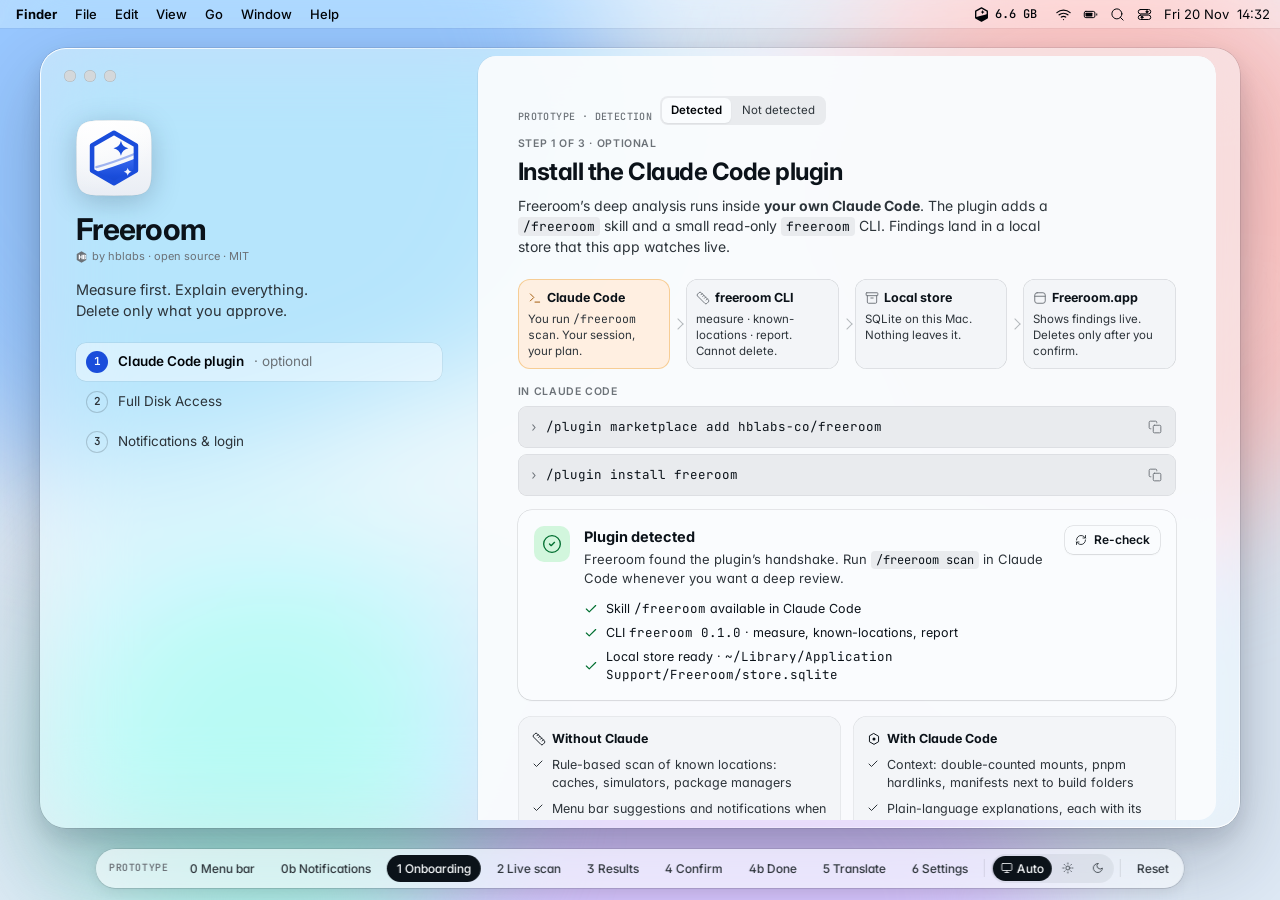
==== design/index.html @ c906cd60 "Initial design: architecture, prototype and icon - ARCHITECTURE.md: menu bar app + rule engine + Cla" ====
<!doctype html>
<html lang="en">
<head>
<meta charset="utf-8">
<meta name="viewport" content="width=device-width, initial-scale=1">
<title>Freeroom · prototype</title>
<meta name="description" content="Freeroom by hblabs: high-fidelity clickable prototype of a macOS disk-cleanup app driven by the user's own Claude Code.">
<link rel="icon" href="assets/freeroom-icon-light.svg">
<link rel="preconnect" href="https://fonts.googleapis.com">
<link rel="preconnect" href="https://fonts.gstatic.com" crossorigin>
<link href="https://fonts.googleapis.com/css2?family=Inter:wght@400;500;600;700&family=JetBrains+Mono:wght@400;500;600&display=swap" rel="stylesheet">
<script>
  /* Theme bootstrap: auto (prefers-color-scheme) unless the toggle overrides. */
  (function () {
    var pref = 'auto';
    try { pref = localStorage.getItem('fr-theme') || 'auto'; } catch (e) {}
    var dark = pref === 'dark' || (pref === 'auto' && window.matchMedia && matchMedia('(prefers-color-scheme: dark)').matches);
    document.documentElement.setAttribute('data-theme', dark ? 'dark' : 'light');
    document.documentElement.setAttribute('data-theme-pref', pref);
  })();
</script>
<style>
/* =====================================================================
   1 · hblabs tokens (copied from design-system/tokens.css — source of truth)
   ===================================================================== */
:root {
  --hb-ink-0: oklch(0.99 0.003 250); --hb-ink-1: oklch(0.97 0.004 250);
  --hb-ink-2: oklch(0.94 0.005 250); --hb-ink-3: oklch(0.88 0.006 250);
  --hb-ink-4: oklch(0.78 0.008 250); --hb-ink-5: oklch(0.55 0.012 250);
  --hb-ink-6: oklch(0.32 0.015 250); --hb-ink-7: oklch(0.18 0.018 250);
  --hb-ink-8: oklch(0.10 0.020 250);
  --hb-line: oklch(0.18 0.018 250 / 0.10); --hb-line-strong: oklch(0.18 0.018 250 / 0.18);
  --hb-line-soft: oklch(0.18 0.018 250 / 0.06); --hb-overlay: oklch(0.10 0.020 250 / 0.30);
  --hb-accent-h: 264.2; --hb-accent-c: 0.223; --hb-accent-l: 0.488; /* = #1a4ddb (logo blue). white text 6.7:1, as text on paper 6.5:1 */
  --hb-accent: oklch(var(--hb-accent-l) var(--hb-accent-c) var(--hb-accent-h));
  --hb-accent-soft: oklch(0.92 0.04 var(--hb-accent-h));
  --hb-accent-fg: oklch(0.99 0.01 var(--hb-accent-h));
  --hb-accent-hover: oklch(calc(var(--hb-accent-l) - 0.04) var(--hb-accent-c) var(--hb-accent-h));
  --hb-accent-ring: oklch(var(--hb-accent-l) var(--hb-accent-c) var(--hb-accent-h) / 0.35);
  --hb-agent: oklch(0.72 0.16 65); --hb-agent-soft: oklch(0.94 0.05 65);
  --hb-agent-fg: oklch(0.20 0.04 65); --hb-on-agent: oklch(0.20 0.04 65);
  --hb-success: oklch(0.62 0.15 155); --hb-success-soft: oklch(0.94 0.05 155);
  --hb-danger: oklch(0.58 0.20 27); --hb-danger-soft: oklch(0.95 0.05 27);
  --hb-info: oklch(0.65 0.14 230); --hb-info-soft: oklch(0.95 0.04 230);
  --hb-shadow-sm: 0 1px 2px oklch(0.10 0.020 250 / 0.06);
  --hb-shadow-md: 0 1px 2px oklch(0.10 0.020 250 / 0.06), 0 4px 14px oklch(0.10 0.020 250 / 0.08);
  --hb-font-sans: 'Inter', ui-sans-serif, system-ui, -apple-system, sans-serif;
  --hb-font-mono: 'JetBrains Mono', ui-monospace, SFMono-Regular, Menlo, monospace;
  --hb-text-xs: 11px; --hb-text-sm: 12.5px; --hb-text-md: 14px; --hb-text-base: 15px;
  --hb-text-lg: 17px; --hb-text-xl: 20px; --hb-text-2xl: 24px; --hb-text-3xl: 30px; --hb-text-4xl: 38px;
  --hb-s-1: 4px; --hb-s-2: 8px; --hb-s-3: 12px; --hb-s-4: 16px; --hb-s-5: 20px; --hb-s-6: 24px; --hb-s-7: 32px; --hb-s-8: 40px;
  --hb-r-xs: 4px; --hb-r-sm: 6px; --hb-r-md: 10px; --hb-r-lg: 14px; --hb-r-xl: 20px; --hb-r-2xl: 28px; --hb-r-full: 999px;
  --hb-dur-1: 80ms; --hb-dur-2: 140ms; --hb-dur-3: 220ms; --hb-dur-4: 360ms;
  --hb-ease-standard: cubic-bezier(0.2, 0, 0, 1); --hb-ease-out: cubic-bezier(0, 0, 0.2, 1);
  --hb-ease-visionos: cubic-bezier(0.32, 0.72, 0, 1);

  /* =================================================================
     2 · Freeroom local tokens (derived from --hb-*; documented in DESIGN-NOTES.md)
     ================================================================= */
  --fr-surface: oklch(0.99 0.003 250 / 0.95);       /* legible content pane */
  --fr-card: var(--hb-ink-0);
  --fr-win-glass: oklch(0.97 0.006 250 / 0.50);     /* Liquid Glass window */
  --fr-side-glass: oklch(1 0 0 / 0.42);             /* floating sidebar */
  --fr-bar-glass: oklch(0.99 0.003 250 / 0.70);     /* toolbar / selection bar */
  --fr-sheet-glass: oklch(0.985 0.003 250 / 0.86);  /* sheets */
  --fr-cap-glass: oklch(1 0 0 / 0.60);              /* toolbar capsules */
  --fr-spec-a: oklch(1 0 0 / 0.95);                 /* specular rim */
  --fr-spec-b: oklch(1 0 0 / 0.10);
  --fr-win-shadow: 0 0 0 0.5px oklch(0.18 0.018 250 / 0.18), 0 30px 80px oklch(0.25 0.04 260 / 0.28), 0 10px 24px oklch(0.25 0.04 260 / 0.12);
  --fr-agent-ink: oklch(0.52 0.13 60);   /* amber for glyphs/text on light surfaces (AA) */
  --fr-safe-ink: oklch(0.46 0.15 155);
  --fr-review-ink: oklch(0.46 0.14 230);
  --fr-danger-ink: oklch(0.52 0.20 27);
  --fr-code-bg: var(--hb-ink-2);
  /* wallpaper (desktop, outside the product) */
  --wp-base: oklch(0.93 0.02 250);
  --wp-1: oklch(0.82 0.10 255); --wp-2: oklch(0.88 0.07 20); --wp-3: oklch(0.85 0.08 300); --wp-4: oklch(0.89 0.07 185);
}
[data-theme="dark"] {
  --hb-ink-0: oklch(0.10 0.012 250); --hb-ink-1: oklch(0.14 0.014 250);
  --hb-ink-2: oklch(0.18 0.015 250); --hb-ink-3: oklch(0.24 0.016 250);
  --hb-ink-4: oklch(0.50 0.018 250); --hb-ink-5: oklch(0.66 0.014 250);
  --hb-ink-6: oklch(0.80 0.010 250); --hb-ink-7: oklch(0.93 0.008 250); --hb-ink-8: oklch(0.99 0.004 250);
  --hb-line: oklch(1 0 0 / 0.10); --hb-line-strong: oklch(1 0 0 / 0.18); --hb-line-soft: oklch(1 0 0 / 0.06);
  --hb-overlay: oklch(0 0 0 / 0.40);
  --hb-accent-l: 0.68; --hb-accent-c: 0.16; /* ≈ #6594fa · ≥5.6:1 on every dark surface/glass; dark text on it 6.6:1 */ --hb-accent-soft: oklch(0.30 0.10 var(--hb-accent-h));
  --hb-accent-fg: oklch(0.10 0.02 var(--hb-accent-h));
  --hb-accent-ring: oklch(var(--hb-accent-l) var(--hb-accent-c) var(--hb-accent-h) / 0.45);
  --hb-agent: oklch(0.78 0.15 65); --hb-agent-soft: oklch(0.30 0.08 65); --hb-agent-fg: oklch(0.96 0.04 65);
  --hb-success-soft: oklch(0.30 0.08 155); --hb-danger-soft: oklch(0.30 0.10 27); --hb-info-soft: oklch(0.30 0.08 230);
  --hb-shadow-sm: 0 1px 2px oklch(0 0 0 / 0.4);
  --hb-shadow-md: 0 1px 2px oklch(0 0 0 / 0.4), 0 4px 14px oklch(0 0 0 / 0.4);

  --fr-surface: oklch(0.155 0.014 250 / 0.94);
  --fr-card: oklch(0.185 0.015 250);
  --fr-win-glass: oklch(0.22 0.016 255 / 0.50);
  --fr-side-glass: oklch(0.30 0.016 255 / 0.36);
  --fr-bar-glass: oklch(0.20 0.014 250 / 0.72);
  --fr-sheet-glass: oklch(0.19 0.014 250 / 0.88);
  --fr-cap-glass: oklch(0.32 0.014 250 / 0.55);
  --fr-spec-a: oklch(1 0 0 / 0.38);
  --fr-spec-b: oklch(1 0 0 / 0.04);
  --fr-win-shadow: 0 0 0 0.5px oklch(0 0 0 / 0.6), 0 30px 80px oklch(0 0 0 / 0.55), 0 10px 24px oklch(0 0 0 / 0.35);
  --fr-agent-ink: var(--hb-agent);
  --fr-safe-ink: oklch(0.82 0.14 155);
  --fr-review-ink: oklch(0.82 0.12 230);
  --fr-danger-ink: oklch(0.78 0.16 27);
  --fr-code-bg: oklch(0.12 0.012 250);
  --wp-base: oklch(0.14 0.03 265);
  --wp-1: oklch(0.36 0.15 262); --wp-2: oklch(0.30 0.10 200); --wp-3: oklch(0.30 0.13 315); --wp-4: oklch(0.28 0.09 20);
}
@media (prefers-reduced-motion: reduce) {
  :root { --hb-dur-1: 0ms; --hb-dur-2: 0ms; --hb-dur-3: 0ms; --hb-dur-4: 0ms; }
  *, *::before, *::after { animation-duration: 0ms !important; transition-duration: 0ms !important; }
}

/* =====================================================================
   3 · Base
   ===================================================================== */
*, *::before, *::after { box-sizing: border-box; }
html, body { margin: 0; height: 100%; }
body {
  font-family: var(--hb-font-sans); font-size: var(--hb-text-md); line-height: 1.45;
  color: var(--hb-ink-7); background: var(--wp-base);
  -webkit-font-smoothing: antialiased; overflow-x: hidden;
  font-feature-settings: "cv11", "ss01";
}
button, input, select { font: inherit; color: inherit; }
button { cursor: pointer; }
:focus-visible { outline: 2px solid var(--hb-accent); outline-offset: 2px; border-radius: 4px; }
.mono, code, pre { font-family: var(--hb-font-mono); font-feature-settings: "tnum"; }
.tnum { font-feature-settings: "tnum"; }
code { font-size: 0.92em; padding: 1px 5px; border-radius: var(--hb-r-xs); background: var(--fr-code-bg); color: var(--hb-ink-7); }
.i { width: 16px; height: 16px; flex: none; display: inline-block; vertical-align: -3px; }
.i-sm { width: 14px; height: 14px; }
.i-xs { width: 12px; height: 12px; vertical-align: -2px; }
.i-lg { width: 20px; height: 20px; }
.muted { color: var(--hb-ink-5); }
.sr { position: absolute; width: 1px; height: 1px; overflow: hidden; clip: rect(0 0 0 0); }
[hidden] { display: none !important; }

/* =====================================================================
   4 · Desktop wallpaper (outside the product; feeds the Liquid Glass)
   ===================================================================== */
.desk { position: fixed; inset: 0; z-index: 0; overflow: hidden; background: var(--wp-base); }
.desk i { position: absolute; border-radius: 50%; filter: blur(64px); }
.desk .b1 { width: 62vw; height: 62vw; left: -14vw; top: -22vw; background: var(--wp-1); }
.desk .b2 { width: 48vw; height: 48vw; right: -10vw; top: -6vw; background: var(--wp-2); }
.desk .b3 { width: 56vw; height: 46vw; left: 26vw; bottom: -24vw; background: var(--wp-3); }
.desk .b4 { width: 34vw; height: 34vw; left: 4vw; bottom: -6vw; background: var(--wp-4); }
.desk .ribbon { position: absolute; left: -10vw; top: 38%; width: 120vw; height: 16vh; transform: rotate(-11deg);
  background: linear-gradient(90deg, transparent, oklch(1 0 0 / .55) 35%, oklch(1 0 0 / .15) 70%, transparent);
  filter: blur(26px); border-radius: 50%; }
[data-theme="dark"] .desk .ribbon { background: linear-gradient(90deg, transparent, oklch(0.75 0.10 250 / .22) 35%, oklch(0.75 0.10 300 / .08) 70%, transparent); }

/* =====================================================================
   5 · Prototype bar (not part of the app)
   ===================================================================== */
.proto {
  position: fixed; bottom: 12px; left: 50%; transform: translateX(-50%); z-index: 50;
  display: flex; align-items: center; gap: 6px; max-width: calc(100vw - 24px); overflow-x: auto;
  padding: 5px; border-radius: var(--hb-r-full);
  background: var(--fr-bar-glass); backdrop-filter: blur(20px) saturate(170%); -webkit-backdrop-filter: blur(20px) saturate(170%);
  box-shadow: 0 0 0 0.5px var(--hb-line-strong), var(--hb-shadow-md); scrollbar-width: none;
}
.proto::-webkit-scrollbar { display: none; }
.proto .tag { font: 600 10px/1 var(--hb-font-mono); letter-spacing: .06em; text-transform: uppercase; color: var(--hb-ink-5); padding: 0 6px 0 8px; white-space: nowrap; }
.proto button { border: 0; background: transparent; padding: 5px 10px; border-radius: var(--hb-r-full); font-size: 12px; font-weight: 500; color: var(--hb-ink-6); white-space: nowrap; }
.proto button:hover { background: var(--hb-line-soft); color: var(--hb-ink-7); }
.proto button[aria-pressed="true"] { background: var(--hb-ink-7); color: var(--hb-ink-0); }
.proto .sep { width: 1px; height: 18px; background: var(--hb-line); flex: none; }
.seg-theme { display: flex; gap: 2px; padding: 2px; border-radius: var(--hb-r-full); background: var(--hb-line-soft); }
.seg-theme button { padding: 4px 8px; display: inline-flex; gap: 4px; align-items: center; }

/* =====================================================================
   6 · Window — Liquid Glass shell
   ===================================================================== */
.stage { position: relative; z-index: 1; min-height: 100vh; display: grid; grid-template-columns: minmax(0, 1fr); place-items: center; padding: 44px 16px 68px; }
.window {
  position: relative; width: min(1200px, 100%); height: min(780px, calc(100vh - 116px)); min-height: 580px;
  display: flex; gap: 8px; padding: 8px; border-radius: 26px;
  background: var(--fr-win-glass);
  backdrop-filter: blur(42px) saturate(185%) brightness(1.04); -webkit-backdrop-filter: blur(42px) saturate(185%) brightness(1.04);
  box-shadow: var(--fr-win-shadow);
  isolation: isolate;
}
/* specular rim: a 1px edge that is bright at the top-left and fades */
.window::before, .glass-rim::before {
  content: ""; position: absolute; inset: 0; border-radius: inherit; padding: 1px; pointer-events: none; z-index: 30;
  background: linear-gradient(155deg, var(--fr-spec-a), var(--fr-spec-b) 28%, transparent 55%, var(--fr-spec-b) 80%, var(--fr-spec-a));
  -webkit-mask: linear-gradient(#000 0 0) content-box, linear-gradient(#000 0 0); -webkit-mask-composite: xor;
  mask: linear-gradient(#000 0 0) content-box exclude, linear-gradient(#000 0 0);
}
.traffic { position: absolute; top: 22px; left: 24px; z-index: 40; display: flex; gap: 8px; }
.traffic span { width: 12px; height: 12px; border-radius: 50%; box-shadow: inset 0 0 0 0.5px oklch(0 0 0 / .18); }
.traffic span:nth-child(1) { background: #ff5f57; } .traffic span:nth-child(2) { background: #febc2e; } .traffic span:nth-child(3) { background: #28c840; }
.window:not(:hover) .traffic span { background: var(--hb-ink-3); }

/* Sidebar: floating glass panel */
.sidebar {
  position: relative; width: 224px; flex: none; border-radius: 18px; padding: 48px 10px 10px;
  display: flex; flex-direction: column; gap: 4px;
  background: var(--fr-side-glass);
  backdrop-filter: blur(24px) saturate(160%); -webkit-backdrop-filter: blur(24px) saturate(160%);
  box-shadow: inset 0 1px 0 oklch(1 0 0 / .5), 0 0 0 0.5px var(--hb-line), 0 6px 20px oklch(0.2 0.03 260 / .08);
}
[data-theme="dark"] .sidebar { box-shadow: inset 0 1px 0 oklch(1 0 0 / .10), 0 0 0 0.5px var(--hb-line), 0 6px 20px oklch(0 0 0 / .3); }
.brand { display: flex; align-items: center; gap: 10px; padding: 4px 8px 14px; }
.brand svg.appicon { width: 34px; height: 34px; flex: none; filter: drop-shadow(0 2px 4px oklch(0.2 0.03 260 / .18)); }
.brand b { display: block; font-size: 15px; letter-spacing: -0.01em; }
.byline { display: inline-flex; align-items: center; gap: 5px; font-size: 11px; color: var(--hb-ink-5); }
.byline svg { width: 11px; height: 12px; }
.navlabel { font: 600 10.5px/1 var(--hb-font-sans); letter-spacing: .05em; text-transform: uppercase; color: var(--hb-ink-5); padding: 12px 10px 6px; }
.nav button {
  width: 100%; display: flex; align-items: center; gap: 10px; border: 0; background: transparent;
  padding: 7px 10px; border-radius: 9px; font-size: 13.5px; color: var(--hb-ink-7); text-align: left;
}
.nav button .i { color: var(--hb-ink-5); }
.nav button:hover { background: var(--hb-line-soft); }
.nav button[aria-current="page"] { background: oklch(var(--hb-accent-l) var(--hb-accent-c) var(--hb-accent-h) / .14); color: var(--hb-ink-8); font-weight: 600; }
.nav button[aria-current="page"] .i { color: var(--hb-accent); }
.nav .count { margin-left: auto; font: 500 11px/1 var(--hb-font-mono); color: var(--hb-ink-5); }
.side-foot { margin-top: auto; display: flex; flex-direction: column; gap: 8px; }
.mini-disk { padding: 10px; border-radius: 12px; background: oklch(1 0 0 / .35); box-shadow: 0 0 0 0.5px var(--hb-line); }
[data-theme="dark"] .mini-disk { background: oklch(0 0 0 / .18); }
.mini-disk .row1 { display: flex; justify-content: space-between; font-size: 12px; margin-bottom: 7px; }
.mini-disk .bar { height: 5px; border-radius: 3px; background: var(--hb-line); overflow: hidden; }
.mini-disk .bar i { display: block; height: 100%; background: var(--hb-ink-6); border-radius: 3px; transition: width var(--hb-dur-4) var(--hb-ease-standard); }
.mini-disk .bar i.crit { background: var(--hb-danger); }
.engine-chip { display: flex; align-items: center; gap: 8px; padding: 8px 10px; border-radius: 10px; font-size: 12px; border: 0; background: transparent; text-align: left; width: 100%; }
.engine-chip:hover { background: var(--hb-line-soft); }
.engine-chip .dot { width: 7px; height: 7px; border-radius: 50%; background: var(--hb-ink-4); flex: none; }
.engine-chip.busy .dot { background: var(--hb-agent); box-shadow: 0 0 0 3px oklch(0.72 0.16 65 / .25); animation: pulse 1.4s infinite; }
.engine-chip small { display: block; color: var(--hb-ink-5); font-size: 11px; }
@keyframes pulse { 50% { box-shadow: 0 0 0 6px oklch(0.72 0.16 65 / 0); } }

/* Main pane: legible, mostly-opaque content surface */
.main { position: relative; flex: 1; min-width: 0; border-radius: 18px; background: var(--fr-surface); overflow: hidden; box-shadow: 0 0 0 0.5px var(--hb-line); }
.toolbar {
  position: absolute; z-index: 10; top: 0; left: 0; right: 0; height: 56px; padding: 0 12px 0 20px;
  display: flex; align-items: center; gap: 12px;
  background: linear-gradient(var(--fr-bar-glass), var(--fr-bar-glass));
  backdrop-filter: blur(18px) saturate(170%); -webkit-backdrop-filter: blur(18px) saturate(170%);
  border-bottom: 0.5px solid var(--hb-line);
}
.toolbar h1 { margin: 0; font-size: 15px; font-weight: 650; letter-spacing: -0.01em; white-space: nowrap; }
.toolbar .sub { font-size: 12px; color: var(--hb-ink-5); white-space: nowrap; overflow: hidden; text-overflow: ellipsis; }
.toolbar .titles { min-width: 0; display: flex; flex-direction: column; }
.toolbar .actions { margin-left: auto; display: flex; gap: 8px; align-items: center; }
.cap {
  position: relative; display: inline-flex; align-items: center; gap: 6px; height: 32px; padding: 0 12px; border-radius: var(--hb-r-full);
  border: 0; font-size: 12.5px; font-weight: 500; color: var(--hb-ink-7); white-space: nowrap;
  background: var(--fr-cap-glass); backdrop-filter: blur(12px); -webkit-backdrop-filter: blur(12px);
  box-shadow: inset 0 1px 0 oklch(1 0 0 / .55), 0 0 0 0.5px var(--hb-line-strong), 0 1px 3px oklch(0.2 0.03 260 / .08);
}
[data-theme="dark"] .cap { box-shadow: inset 0 1px 0 oklch(1 0 0 / .12), 0 0 0 0.5px var(--hb-line-strong), 0 1px 3px oklch(0 0 0 / .3); }
.cap:hover { background: var(--hb-ink-0); }
.cap .i { color: var(--hb-ink-6); }
.cap.agent-cap .i { color: var(--fr-agent-ink); }
.content { position: absolute; inset: 0; overflow: auto; padding-top: 56px; }
.screen { min-height: 100%; }

/* Buttons */
.btn { display: inline-flex; align-items: center; justify-content: center; gap: 7px; height: 34px; padding: 0 14px; border-radius: var(--hb-r-md);
  border: 0; font-size: 13px; font-weight: 600; white-space: nowrap; transition: background var(--hb-dur-2) var(--hb-ease-standard), transform var(--hb-dur-1); }
.btn:active { transform: scale(.98); }
.btn-primary { background: var(--hb-accent); color: var(--hb-accent-fg); box-shadow: inset 0 1px 0 oklch(1 0 0 / .22), 0 1px 2px oklch(0.2 0.1 250 / .25); }
.btn-primary:hover { background: var(--hb-accent-hover); }
.btn-danger { background: var(--hb-danger); color: oklch(0.99 0.01 27); box-shadow: inset 0 1px 0 oklch(1 0 0 / .2); }
.btn-danger:hover { background: oklch(0.53 0.20 27); }
.btn-ghost { background: var(--hb-ink-0); color: var(--hb-ink-7); box-shadow: 0 0 0 0.5px var(--hb-line-strong), var(--hb-shadow-sm); }
.btn-ghost:hover { background: var(--hb-ink-1); }
.btn-plain { background: transparent; color: var(--hb-accent); padding: 0 8px; font-weight: 500; }
.btn[disabled] { opacity: .45; cursor: not-allowed; transform: none; }
.btn-lg { height: 40px; padding: 0 18px; font-size: 14px; border-radius: 12px; }
.btn-sm { height: 28px; padding: 0 10px; font-size: 12px; border-radius: 8px; }

/* Badges (hb-badge pattern: label + icon, never color alone) */
.badge { display: inline-flex; align-items: center; gap: 4px; padding: 1px 7px 1px 5px; border-radius: var(--hb-r-full);
  font: 500 11px/18px var(--hb-font-mono); letter-spacing: .01em; border: 1px solid var(--hb-line); background: var(--hb-ink-2); color: var(--hb-ink-6); white-space: nowrap; }
.badge .i { width: 12px; height: 12px; }
.b-safe { background: var(--hb-success-soft); color: var(--fr-safe-ink); border-color: oklch(0.62 0.15 155 / .28); }
.b-review { background: var(--hb-info-soft); color: var(--fr-review-ink); border-color: oklch(0.65 0.14 230 / .28); }
.b-keep { background: var(--hb-ink-2); color: var(--hb-ink-6); }
.b-agent { background: var(--hb-agent-soft); color: var(--hb-agent-fg); border-color: oklch(0.72 0.16 65 / .32); }
[data-theme="dark"] .b-agent { color: var(--hb-agent); }
.b-agent .i { color: var(--fr-agent-ink); }
.b-danger { background: var(--hb-danger-soft); color: var(--fr-danger-ink); border-color: oklch(0.58 0.20 27 / .28); }
.b-neutral { background: transparent; }

/* Generic card */
.card { background: var(--fr-card); border-radius: var(--hb-r-lg); box-shadow: 0 0 0 0.5px var(--hb-line-strong), var(--hb-shadow-sm); }
.eyebrow { font: 600 10.5px/1 var(--hb-font-sans); letter-spacing: .06em; text-transform: uppercase; color: var(--hb-ink-5); }

/* =====================================================================
   7 · Onboarding
   ===================================================================== */
.window[data-layout="onboarding"] .sidebar, .window[data-layout="onboarding"] .toolbar { display: none; }
.window[data-layout="onboarding"] .main { background: transparent; box-shadow: none; }
.window[data-layout="onboarding"] .content { padding-top: 0; }
.ob { display: grid; grid-template-columns: minmax(240px, 0.8fr) minmax(0, 1.4fr); gap: 8px; min-height: 100%; }
.ob-left { padding: 64px 28px 28px; display: flex; flex-direction: column; gap: 22px; }
.ob-hero svg.appicon { width: 76px; height: 76px; filter: drop-shadow(0 6px 14px oklch(0.2 0.05 260 / .22)); }
.ob-hero h2 { font-size: var(--hb-text-3xl); letter-spacing: -0.025em; margin: 12px 0 2px; line-height: 1.1; }
.ob-hero p { margin: 10px 0 0; color: var(--hb-ink-6); font-size: 14.5px; max-width: 30ch; }
.steps { list-style: none; margin: 0; padding: 0; display: flex; flex-direction: column; gap: 2px; }
.steps li { display: flex; align-items: center; gap: 10px; padding: 8px 10px; border-radius: 10px; font-size: 13.5px; color: var(--hb-ink-6); }
.steps li .n { width: 22px; height: 22px; border-radius: 50%; display: grid; place-items: center; font: 600 11px/1 var(--hb-font-mono); box-shadow: inset 0 0 0 1px var(--hb-line-strong); }
.steps li.on { background: oklch(1 0 0 / .45); color: var(--hb-ink-8); font-weight: 600; box-shadow: 0 0 0 0.5px var(--hb-line); }
[data-theme="dark"] .steps li.on { background: oklch(1 0 0 / .07); }
.steps li.on .n { background: var(--hb-accent); color: var(--hb-accent-fg); box-shadow: none; }
.steps li.ok .n { background: var(--hb-success); color: white; box-shadow: none; }
.ob-left .foot { margin-top: auto; font-size: 11.5px; color: var(--hb-ink-5); display: flex; flex-direction: column; gap: 6px; }
.ob-right { background: var(--fr-surface); border-radius: 18px; box-shadow: 0 0 0 0.5px var(--hb-line); padding: 40px 40px 28px; display: flex; flex-direction: column; overflow: auto; }
.ob-right h3 { font-size: var(--hb-text-2xl); letter-spacing: -0.02em; margin: 6px 0 6px; }
.ob-right .lead { color: var(--hb-ink-6); margin: 0 0 22px; max-width: 60ch; }
.detect { border-radius: var(--hb-r-lg); padding: 16px; display: grid; grid-template-columns: auto 1fr auto; gap: 14px; align-items: start; }
.detect .ico { width: 36px; height: 36px; border-radius: 10px; display: grid; place-items: center; }
.detect.ok .ico { background: var(--hb-success-soft); color: var(--fr-safe-ink); }
.detect.warn .ico { background: var(--hb-info-soft); color: var(--fr-review-ink); }
.detect.missing .ico { background: var(--hb-danger-soft); color: var(--fr-danger-ink); }
.detect h4 { margin: 0; font-size: 14.5px; }
.detect p { margin: 3px 0 0; color: var(--hb-ink-6); font-size: 13px; }
.checks { list-style: none; padding: 0; margin: 12px 0 0; display: flex; flex-direction: column; gap: 6px; font-size: 12.5px; }
.checks li { display: flex; gap: 8px; align-items: center; }
.checks .ok { color: var(--fr-safe-ink); } .checks .no { color: var(--fr-danger-ink); } .checks .wait { color: var(--hb-ink-4); }
.cmdline { display: flex; align-items: center; gap: 8px; margin-top: 10px; padding: 8px 8px 8px 12px; border-radius: 9px; background: var(--fr-code-bg); font: 12.5px/1.4 var(--hb-font-mono); color: var(--hb-ink-7); box-shadow: inset 0 0 0 0.5px var(--hb-line); }
.cmdline .ps { color: var(--hb-ink-5); user-select: none; }
.cmdline span.c { flex: 1; min-width: 0; overflow-x: auto; white-space: nowrap; }
.iconbtn { border: 0; background: transparent; width: 26px; height: 26px; display: grid; place-items: center; border-radius: 7px; color: var(--hb-ink-5); flex: none; }
.iconbtn:hover { background: var(--hb-line-soft); color: var(--hb-ink-7); }
.statepick { display: inline-flex; gap: 2px; padding: 2px; background: var(--hb-ink-2); border-radius: 8px; margin-bottom: 14px; }
.statepick button { border: 0; background: transparent; font-size: 11.5px; padding: 4px 9px; border-radius: 6px; color: var(--hb-ink-6); }
.statepick button[aria-pressed="true"] { background: var(--fr-card); color: var(--hb-ink-8); box-shadow: var(--hb-shadow-sm); font-weight: 600; }
.protonote { font: 500 10px/1 var(--hb-font-mono); color: var(--hb-ink-5); letter-spacing: .04em; text-transform: uppercase; margin-right: 8px; }
.cando { display: grid; grid-template-columns: 1fr 1fr; gap: 12px; margin-top: 16px; }
.cando .col { padding: 14px; border-radius: var(--hb-r-lg); background: var(--hb-ink-1); box-shadow: inset 0 0 0 0.5px var(--hb-line); }
.cando h5 { margin: 0 0 8px; font-size: 12.5px; display: flex; align-items: center; gap: 6px; }
.cando ul { margin: 0; padding: 0; list-style: none; display: flex; flex-direction: column; gap: 7px; font-size: 12.5px; color: var(--hb-ink-6); }
.cando li { display: flex; gap: 8px; } .cando li .i { margin-top: 2px; }
.privacy { display: flex; gap: 10px; align-items: flex-start; margin-top: 16px; font-size: 12.5px; color: var(--hb-ink-6); }
.privacy .i { color: var(--hb-ink-5); margin-top: 1px; }
.ob-actions { margin-top: auto; padding-top: 24px; display: flex; align-items: center; gap: 10px; }
.ob-actions .spacer { flex: 1; }
.fda { display: grid; grid-template-columns: 1fr; gap: 14px; }
.syswin { border-radius: 14px; overflow: hidden; box-shadow: 0 0 0 0.5px var(--hb-line-strong), var(--hb-shadow-md); background: var(--fr-card); max-width: 520px; }
.syswin .bar { height: 30px; display: flex; align-items: center; gap: 6px; padding: 0 10px; background: var(--hb-ink-1); border-bottom: 0.5px solid var(--hb-line); font-size: 11.5px; color: var(--hb-ink-5); }
.syswin .bar i { width: 9px; height: 9px; border-radius: 50%; background: var(--hb-ink-3); }
.syswin .bar span { margin-left: 8px; }
.syswin .rowx { display: flex; align-items: center; gap: 10px; padding: 9px 14px; font-size: 13px; border-top: 0.5px solid var(--hb-line); }
.syswin .bar + .rowx { border-top: 0; }
.syswin .rowx .ai { width: 22px; height: 22px; border-radius: 6px; flex: none; }
.syswin .rowx.hl { background: oklch(var(--hb-accent-l) var(--hb-accent-c) var(--hb-accent-h) / .08); }
.toggle { margin-left: auto; width: 34px; height: 20px; border-radius: 10px; background: var(--hb-ink-3); position: relative; border: 0; transition: background var(--hb-dur-3); flex: none; }
.toggle::after { content: ""; position: absolute; top: 2px; left: 2px; width: 16px; height: 16px; border-radius: 50%; background: white; box-shadow: 0 1px 2px oklch(0 0 0 / .3); transition: transform var(--hb-dur-3) var(--hb-ease-standard); }
.toggle[aria-checked="true"] { background: var(--hb-success); }
.toggle[aria-checked="true"]::after { transform: translateX(14px); }
.whylist { margin: 0; padding: 0; list-style: none; display: grid; grid-template-columns: repeat(auto-fit, minmax(180px, 1fr)); gap: 10px; }
.whylist li { padding: 12px; border-radius: 12px; background: var(--hb-ink-1); box-shadow: inset 0 0 0 0.5px var(--hb-line); font-size: 12.5px; color: var(--hb-ink-6); }
.whylist b { display: block; color: var(--hb-ink-7); font-size: 13px; margin: 6px 0 2px; }
.whylist .i { color: var(--hb-ink-5); }

/* =====================================================================
   8 · Scan
   ===================================================================== */
.scan { display: grid; grid-template-columns: minmax(0, 1.55fr) minmax(290px, 1fr); gap: 12px; padding: 12px; height: 100%; }
.panel { background: var(--fr-card); border-radius: var(--hb-r-lg); box-shadow: 0 0 0 0.5px var(--hb-line-strong); display: flex; flex-direction: column; min-height: 0; overflow: hidden; }
.panel-h { display: flex; align-items: center; gap: 10px; padding: 12px 14px; border-bottom: 0.5px solid var(--hb-line); }
.panel-h h2 { font-size: 13.5px; margin: 0; font-weight: 650; }
.panel-h .right { margin-left: auto; display: flex; gap: 6px; align-items: center; }
.live { display: inline-flex; align-items: center; gap: 6px; font: 500 11px/1 var(--hb-font-mono); color: var(--hb-agent-fg); background: var(--hb-agent-soft); border-radius: 999px; padding: 4px 8px; border: 1px solid oklch(0.72 0.16 65 / .3); }
[data-theme="dark"] .live { color: var(--hb-agent); }
.live i { width: 6px; height: 6px; border-radius: 50%; background: var(--hb-agent); animation: pulse 1.4s infinite; }
.live.idle { background: var(--hb-success-soft); color: var(--fr-safe-ink); border-color: oklch(0.62 0.15 155 / .3); }
.stream { flex: 1; overflow: auto; padding: 6px 0 16px; scroll-behavior: smooth; }
.ev { margin: 8px 12px 0; animation: evIn var(--hb-dur-4) var(--hb-ease-visionos) both; }
@keyframes evIn { from { opacity: 0; transform: translateY(6px); } }
.ev-sys { font: 11.5px/1.5 var(--hb-font-mono); color: var(--hb-ink-5); padding: 6px 4px; display: flex; gap: 8px; }
.ev-sys .i { color: var(--hb-ink-4); }
.ev-think { border-left: 2px solid var(--hb-agent); background: color-mix(in oklch, var(--hb-agent-soft) 45%, transparent); border-radius: 0 10px 10px 0; padding: 8px 12px 9px; }
.ev-think .h { display: flex; align-items: center; gap: 6px; border: 0; background: transparent; padding: 0; font: 600 11px/1 var(--hb-font-mono); letter-spacing: .04em; text-transform: uppercase; color: var(--fr-agent-ink); }
.ev-think .h .chev { transition: transform var(--hb-dur-2); }
.ev-think.collapsed .h .chev { transform: rotate(-90deg); }
.ev-think .t { margin-top: 6px; font-size: 13px; line-height: 1.55; color: var(--hb-ink-6); }
.ev-think.collapsed .t { display: -webkit-box; -webkit-line-clamp: 1; -webkit-box-orient: vertical; overflow: hidden; color: var(--hb-ink-5); }
.caret::after { content: ""; display: inline-block; width: 7px; height: 14px; margin-left: 1px; vertical-align: -2px; background: var(--hb-agent); animation: blink 1s steps(1) infinite; }
@keyframes blink { 50% { opacity: 0; } }
.ev-tool { border-radius: 10px; background: var(--hb-ink-1); box-shadow: inset 0 0 0 0.5px var(--hb-line-strong); overflow: hidden; }
.ev-tool .h { display: flex; align-items: center; gap: 8px; padding: 7px 10px; font-size: 12.5px; }
.tooltag { display: inline-flex; align-items: center; gap: 4px; font: 600 10.5px/1 var(--hb-font-mono); color: var(--hb-agent-fg); background: var(--hb-agent-soft); padding: 3px 6px; border-radius: 5px; flex: none; }
[data-theme="dark"] .tooltag { color: var(--hb-agent); }
.tooltag .i { color: var(--fr-agent-ink); width: 11px; height: 11px; }
.ev-tool .cmd { font: 500 12px/1.4 var(--hb-font-mono); color: var(--hb-ink-7); min-width: 0; overflow: hidden; text-overflow: ellipsis; white-space: nowrap; flex: 1; }
.ev-tool .st { font: 11px/1 var(--hb-font-mono); color: var(--hb-ink-5); display: inline-flex; align-items: center; gap: 4px; flex: none; }
.ev-tool .st .i { color: var(--fr-safe-ink); }
.ev-tool pre { margin: 0; padding: 8px 12px 9px; font-size: 11.5px; line-height: 1.55; color: var(--hb-ink-6); background: var(--fr-code-bg); border-top: 0.5px solid var(--hb-line); max-height: 92px; overflow: hidden; white-space: pre; overflow-x: auto; }
.ev-tool.open pre { max-height: none; }
.ev-tool .more { border: 0; background: var(--fr-code-bg); width: 100%; text-align: left; padding: 0 12px 7px; font: 500 11px/1 var(--hb-font-mono); color: var(--hb-accent); }
.spin { width: 12px; height: 12px; border-radius: 50%; border: 1.5px solid oklch(0.72 0.16 65 / .3); border-top-color: var(--hb-agent); animation: spin .8s linear infinite; flex: none; display: inline-block; }
.spin.acc { border-color: var(--hb-accent-ring); border-top-color: var(--hb-accent); }
@keyframes spin { to { transform: rotate(360deg); } }
.ev-insight { border-radius: 10px; padding: 10px 12px; background: var(--hb-agent-soft); border: 1px solid oklch(0.72 0.16 65 / .35); display: grid; grid-template-columns: auto 1fr; gap: 4px 10px; }
.ev-insight .i { color: var(--fr-agent-ink); margin-top: 1px; }
.ev-insight b { font-size: 13px; color: var(--hb-agent-fg); }
[data-theme="dark"] .ev-insight b { color: var(--hb-agent-fg); }
.ev-insight p { grid-column: 2; margin: 0; font-size: 12.5px; color: var(--hb-agent-fg); opacity: .85; }
.ev-insight .delta { grid-column: 2; display: flex; align-items: center; gap: 8px; font: 600 12px/1 var(--hb-font-mono); color: var(--hb-agent-fg); margin-top: 4px; }
.ev-insight .delta s { opacity: .6; font-weight: 500; }
.ev-find { display: flex; align-items: center; gap: 8px; padding: 6px 10px; font-size: 12.5px; border-radius: 8px; background: transparent; box-shadow: inset 0 0 0 0.5px var(--hb-line); }
.ev-find .i { color: var(--hb-ink-5); }
.ev-find .nm { flex: 1; min-width: 0; overflow: hidden; text-overflow: ellipsis; white-space: nowrap; }
.ev-find .sz { font: 600 12px/1 var(--hb-font-mono); }
.stream-foot { border-top: 0.5px solid var(--hb-line); padding: 9px 14px; font-size: 11.5px; color: var(--hb-ink-5); display: flex; align-items: center; gap: 8px; }
.side-col { display: flex; flex-direction: column; gap: 12px; min-height: 0; }
.meter { padding: 14px; }
.meter .top { display: flex; align-items: center; gap: 8px; margin-bottom: 12px; }
.meter .top .i { color: var(--fr-agent-ink); }
.meter .top h2 { margin: 0; font-size: 13.5px; }
.meter .top .model { margin-left: auto; }
.bignum { display: flex; align-items: baseline; gap: 10px; flex-wrap: wrap; }
.bignum .v { font: 600 30px/1 var(--hb-font-mono); letter-spacing: -0.03em; font-feature-settings: "tnum"; }
.bignum .l { font-size: 12px; color: var(--hb-ink-5); }
.tokbar { display: flex; height: 6px; border-radius: 3px; overflow: hidden; margin: 12px 0 10px; background: var(--hb-line-soft); }
.tokbar i { display: block; height: 100%; transition: width var(--hb-dur-4) var(--hb-ease-standard); }
.tokbar .t-in { background: var(--hb-agent); }
.tokbar .t-cache { background: color-mix(in oklch, var(--hb-agent) 40%, transparent); }
.tokbar .t-out { background: var(--fr-agent-ink); }
.tokgrid { display: grid; grid-template-columns: repeat(3, 1fr); gap: 8px; }
.tokgrid div { font-size: 11px; color: var(--hb-ink-5); }
.tokgrid b { display: block; font: 600 14px/1.3 var(--hb-font-mono); color: var(--hb-ink-7); font-feature-settings: "tnum"; }
.tokgrid .k { display: inline-block; width: 8px; height: 8px; border-radius: 2px; margin-right: 5px; vertical-align: 0; }
.meter-foot { display: flex; justify-content: space-between; gap: 8px; margin-top: 12px; padding-top: 10px; border-top: 0.5px solid var(--hb-line); font-size: 11.5px; color: var(--hb-ink-5); flex-wrap: wrap; }
.meter-foot b { font: 600 12px/1 var(--hb-font-mono); color: var(--hb-ink-7); }
.plan-note { margin-top: 10px; display: flex; gap: 8px; align-items: flex-start; font-size: 12px; color: var(--hb-ink-6); padding: 8px 10px; border-radius: 9px; background: var(--hb-ink-1); box-shadow: inset 0 0 0 0.5px var(--hb-line); }
.plan-note .i { color: var(--hb-ink-5); margin-top: 1px; }
.phases { display: flex; gap: 6px; padding: 0 14px 12px; }
.phase { flex: 1; font-size: 11.5px; color: var(--hb-ink-5); }
.phase i { display: block; height: 3px; border-radius: 2px; background: var(--hb-line); margin-bottom: 6px; overflow: hidden; position: relative; }
.phase i::after { content: ""; position: absolute; inset: 0; width: var(--p, 0%); background: var(--hb-agent); transition: width var(--hb-dur-4); }
.phase.done { color: var(--hb-ink-7); }
.found { flex: 1; min-height: 160px; }
.found .list { flex: 1; overflow: auto; padding: 4px 0; }
.fitem { display: flex; align-items: center; gap: 8px; padding: 6px 14px; font-size: 12.5px; animation: pop var(--hb-dur-4) var(--hb-ease-visionos) both; }
@keyframes pop { from { opacity: 0; transform: scale(.96) translateY(4px); background: var(--hb-agent-soft); } 60% { background: color-mix(in oklch, var(--hb-agent-soft) 50%, transparent); } }
.fitem .nm { flex: 1; min-width: 0; overflow: hidden; text-overflow: ellipsis; white-space: nowrap; }
.fitem .sz { font: 500 12px/1 var(--hb-font-mono); color: var(--hb-ink-6); }
.clsicon { width: 14px; height: 14px; flex: none; }
.clsicon.safe { color: var(--fr-safe-ink); } .clsicon.review { color: var(--fr-review-ink); } .clsicon.keep { color: var(--hb-ink-5); }
.found-tot { display: grid; grid-template-columns: repeat(3, 1fr); border-top: 0.5px solid var(--hb-line); }
.found-tot div { padding: 9px 14px; font-size: 11px; color: var(--hb-ink-5); }
.found-tot b { display: flex; align-items: center; gap: 5px; font: 600 13px/1.3 var(--hb-font-mono); color: var(--hb-ink-7); }

/* =====================================================================
   9 · Results
   ===================================================================== */
.res { padding: 14px 14px 100px; display: flex; flex-direction: column; gap: 12px; }
.overview { display: grid; grid-template-columns: minmax(0, 1.25fr) repeat(3, minmax(0, 1fr)); gap: 10px; }
.gauge { padding: 14px 16px; }
.gauge .hd { display: flex; align-items: center; gap: 8px; font-size: 12px; color: var(--hb-ink-5); }
.gauge .big { display: flex; align-items: baseline; gap: 8px; margin: 8px 0 2px; flex-wrap: wrap; }
.gauge .big .v { font: 600 28px/1 var(--hb-font-mono); letter-spacing: -0.03em; }
.gauge .big .of { font-size: 12.5px; color: var(--hb-ink-5); }
.pct { display: inline-flex; align-items: center; gap: 4px; font: 600 11px/1 var(--hb-font-mono); color: var(--fr-danger-ink); background: var(--hb-danger-soft); padding: 3px 6px; border-radius: 5px; }
.pct.ok { color: var(--fr-safe-ink); background: var(--hb-success-soft); }
.dbar { display: flex; height: 10px; border-radius: 5px; overflow: hidden; margin: 12px 0 8px; background: var(--hb-line-soft); box-shadow: inset 0 0 0 0.5px var(--hb-line); }
.dbar i { display: block; height: 100%; transition: width var(--hb-dur-4) var(--hb-ease-standard); }
.dbar .u-other { background: var(--hb-ink-4); }
.dbar .u-safe { background: color-mix(in oklch, var(--hb-success) 38%, transparent); }
.dbar .u-sel { background: var(--hb-success); background-image: repeating-linear-gradient(-45deg, oklch(1 0 0 / .28) 0 2px, transparent 2px 5px); }
.dbar .u-review { background: color-mix(in oklch, var(--hb-info) 40%, transparent); }
.dbar .u-free { background: transparent; }
.legend { display: flex; flex-wrap: wrap; gap: 4px 12px; font-size: 11px; color: var(--hb-ink-5); }
.legend span { display: inline-flex; align-items: center; gap: 5px; }
.legend i { width: 9px; height: 9px; border-radius: 2px; display: inline-block; }
.clscard { padding: 12px 14px; border: 0; text-align: left; display: flex; flex-direction: column; gap: 4px; position: relative; color: inherit; }
.clscard:hover { box-shadow: 0 0 0 0.5px var(--hb-line-strong), var(--hb-shadow-md); }
.clscard[aria-pressed="true"] { box-shadow: 0 0 0 2px var(--hb-accent), var(--hb-shadow-sm); }
.clscard .hd { display: flex; align-items: center; gap: 6px; font-size: 12.5px; font-weight: 600; }
.clscard .v { font: 600 22px/1.1 var(--hb-font-mono); letter-spacing: -0.02em; margin-top: 4px; }
.clscard .v small { font-size: 12px; color: var(--hb-ink-5); font-weight: 500; }
.clscard .d { font-size: 11.5px; color: var(--hb-ink-5); }
.filters { min-width: 0; display: flex; align-items: center; gap: 8px; flex-wrap: wrap; position: sticky; top: 0; z-index: 4; padding: 8px 0; background: linear-gradient(var(--fr-surface) 70%, transparent); }
.seg { display: inline-flex; padding: 2px; border-radius: 9px; background: var(--hb-ink-2); box-shadow: inset 0 0 0 0.5px var(--hb-line); }
.seg button { border: 0; background: transparent; padding: 5px 10px; border-radius: 7px; font-size: 12.5px; color: var(--hb-ink-6); display: inline-flex; gap: 5px; align-items: center; }
.seg button[aria-pressed="true"] { background: var(--fr-card); color: var(--hb-ink-8); font-weight: 600; box-shadow: var(--hb-shadow-sm), 0 0 0 0.5px var(--hb-line); }
.seg .n { font: 500 10.5px/1 var(--hb-font-mono); color: var(--hb-ink-5); }
.search { display: flex; align-items: center; gap: 6px; height: 30px; padding: 0 10px; border-radius: 9px; background: var(--hb-ink-2); box-shadow: inset 0 0 0 0.5px var(--hb-line); flex: 1; min-width: 140px; max-width: 280px; }
.search input { border: 0; background: transparent; outline: 0; font-size: 12.5px; width: 100%; }
.search .i { color: var(--hb-ink-5); }
.select { height: 30px; border-radius: 9px; border: 0; padding: 0 8px; font-size: 12.5px; background: var(--hb-ink-2); box-shadow: inset 0 0 0 0.5px var(--hb-line); color: var(--hb-ink-7); }
.chk-inline { display: inline-flex; align-items: center; gap: 6px; font-size: 12.5px; color: var(--hb-ink-6); }
.translated-note { display: flex; align-items: center; gap: 8px; padding: 8px 12px; border-radius: 10px; background: var(--hb-agent-soft); border: 1px solid oklch(0.72 0.16 65 / .3); font-size: 12.5px; color: var(--hb-agent-fg); }
.translated-note .i { color: var(--fr-agent-ink); }
.translated-note button { margin-left: auto; }
.group { overflow: hidden; }
.group-h { display: flex; align-items: center; gap: 10px; padding: 10px 16px; background: var(--hb-ink-1); border-bottom: 0.5px solid var(--hb-line); }
.group-h .gi { width: 26px; height: 26px; border-radius: 7px; display: grid; place-items: center; background: var(--fr-card); box-shadow: 0 0 0 0.5px var(--hb-line-strong); color: var(--hb-ink-6); }
.group-h h3 { margin: 0; font-size: 13.5px; }
.group-h .meta { font-size: 11.5px; color: var(--hb-ink-5); }
.group-h .tot { margin-left: auto; font: 600 13px/1 var(--hb-font-mono); }
input[type=checkbox].cb { appearance: none; -webkit-appearance: none; width: 16px; height: 16px; margin: 0; border-radius: 4px; flex: none; cursor: pointer;
  background: var(--fr-card); box-shadow: inset 0 0 0 1px var(--hb-ink-4); display: inline-grid; place-items: center; transition: background var(--hb-dur-1); }
input[type=checkbox].cb:checked, input[type=checkbox].cb:indeterminate { background: var(--hb-accent); box-shadow: none; }
input[type=checkbox].cb:checked::after { content: ""; width: 9px; height: 5px; border: 2px solid var(--hb-accent-fg); border-top: 0; border-right: 0; transform: rotate(-45deg) translate(1px, -1px); }
input[type=checkbox].cb:indeterminate::after { content: ""; width: 8px; height: 2px; background: var(--hb-accent-fg); border-radius: 1px; }
input[type=checkbox].cb:disabled { background: var(--hb-ink-2); box-shadow: inset 0 0 0 1px var(--hb-ink-3); cursor: not-allowed; }
.row { display: grid; grid-template-columns: 16px minmax(0, 1fr) auto; gap: 12px; padding: 12px 16px; border-top: 0.5px solid var(--hb-line); align-items: start; }
.group-h + .row { border-top: 0; }
.row:hover { background: var(--hb-line-soft); }
.row .cbw { padding-top: 2px; display: flex; }
.row .l1 { display: flex; align-items: center; gap: 6px; flex-wrap: wrap; }
.row .name { font-weight: 600; font-size: 13.5px; }
.row .path { font: 11.5px/1.5 var(--hb-font-mono); color: var(--hb-ink-5); margin-top: 2px; overflow: hidden; text-overflow: ellipsis; white-space: nowrap; }
.row .exp { margin-top: 6px; font-size: 13px; color: var(--hb-ink-6); display: flex; gap: 6px; max-width: 78ch; }
.row .exp .i { color: var(--fr-agent-ink); margin-top: 2px; width: 13px; height: 13px; }
.row .right { display: flex; align-items: center; gap: 4px; }
.row .size { font: 600 14px/1 var(--hb-font-mono); font-feature-settings: "tnum"; white-space: nowrap; padding-top: 2px; }
.row .size small { font-size: 11px; color: var(--hb-ink-5); font-weight: 500; }
.row .chev { transition: transform var(--hb-dur-2); }
.row.open .chev { transform: rotate(90deg); }
.row .detail { display: none; margin-top: 10px; gap: 8px; flex-direction: column; }
.row.open .detail { display: flex; }
.cmdblock { border-radius: 9px; background: var(--fr-code-bg); box-shadow: inset 0 0 0 0.5px var(--hb-line); overflow: hidden; }
.cmdblock .h { display: flex; align-items: center; gap: 8px; padding: 6px 6px 6px 10px; font-size: 11px; color: var(--hb-ink-5); border-bottom: 0.5px solid var(--hb-line); }
.cmdblock .h .act { margin-left: auto; display: inline-flex; gap: 4px; align-items: center; }
.cmdblock code { display: block; background: transparent; padding: 8px 10px; font-size: 12px; white-space: pre-wrap; word-break: break-all; color: var(--hb-ink-7); }
.cmdblock code .ps { color: var(--hb-ink-5); user-select: none; }
.evidence { display: grid; grid-template-columns: auto 1fr; gap: 8px; padding: 9px 11px; border-radius: 9px; border-left: 2px solid var(--hb-agent); background: color-mix(in oklch, var(--hb-agent-soft) 45%, transparent); font-size: 12.5px; color: var(--hb-ink-6); }
.evidence .i { color: var(--fr-agent-ink); margin-top: 1px; }
.evidence b { color: var(--hb-ink-7); font-weight: 600; }
.row.gone .name, .row.gone .path { text-decoration: line-through; color: var(--hb-ink-5); }
.row.gone .size { color: var(--hb-ink-5); text-decoration: line-through; }
.empty { padding: 40px; text-align: center; color: var(--hb-ink-5); }

/* Floating selection bar (glass) */
.selbar {
  position: absolute; z-index: 12; left: 50%; bottom: 14px; transform: translateX(-50%);
  width: min(720px, calc(100% - 24px)); display: flex; align-items: center; gap: 14px; padding: 8px 8px 8px 16px; border-radius: 18px;
  background: var(--fr-bar-glass); backdrop-filter: blur(24px) saturate(180%); -webkit-backdrop-filter: blur(24px) saturate(180%);
  box-shadow: inset 0 1px 0 oklch(1 0 0 / .55), 0 0 0 0.5px var(--hb-line-strong), 0 12px 32px oklch(0.2 0.04 260 / .18);
  animation: evIn var(--hb-dur-4) var(--hb-ease-visionos) both;
}
[data-theme="dark"] .selbar { box-shadow: inset 0 1px 0 oklch(1 0 0 / .1), 0 0 0 0.5px var(--hb-line-strong), 0 12px 32px oklch(0 0 0 / .5); }
.selbar .what { display: flex; flex-direction: column; min-width: 0; }
.selbar .what b { font: 600 15px/1.2 var(--hb-font-mono); }
.selbar .what span { font-size: 11.5px; color: var(--hb-ink-5); white-space: nowrap; overflow: hidden; text-overflow: ellipsis; }
.selbar .after { display: flex; align-items: center; gap: 8px; font: 500 12.5px/1 var(--hb-font-mono); color: var(--hb-ink-6); padding-left: 14px; border-left: 0.5px solid var(--hb-line-strong); white-space: nowrap; }
.selbar .after b { color: var(--fr-safe-ink); font-weight: 600; }
.selbar .acts { margin-left: auto; display: flex; gap: 6px; }

/* =====================================================================
   10 · Sheets (glass overlays)
   ===================================================================== */
.scrim { position: absolute; inset: 0; z-index: 100; border-radius: 26px; background: var(--hb-overlay); display: grid; place-items: start center; padding: 54px 16px 16px; animation: fade var(--hb-dur-3) both; }
@keyframes fade { from { opacity: 0; } }
.sheet {
  position: relative; width: min(640px, 100%); max-height: calc(100% - 8px); display: flex; flex-direction: column; border-radius: 22px;
  background: var(--fr-sheet-glass); backdrop-filter: blur(36px) saturate(180%); -webkit-backdrop-filter: blur(36px) saturate(180%);
  box-shadow: inset 0 1px 0 oklch(1 0 0 / .6), 0 0 0 0.5px var(--hb-line-strong), 0 30px 70px oklch(0.15 0.03 260 / .35);
  animation: sheetIn var(--hb-dur-4) var(--hb-ease-visionos) both; overflow: hidden;
}
[data-theme="dark"] .sheet { box-shadow: inset 0 1px 0 oklch(1 0 0 / .12), 0 0 0 0.5px var(--hb-line-strong), 0 30px 70px oklch(0 0 0 / .6); }
@keyframes sheetIn { from { opacity: 0; transform: translateY(-14px) scale(.98); } }
.sheet-h { padding: 20px 22px 12px; display: flex; gap: 12px; align-items: flex-start; }
.sheet-h h2 { margin: 0; font-size: 18px; letter-spacing: -0.015em; }
.sheet-h p { margin: 3px 0 0; font-size: 12.5px; color: var(--hb-ink-6); }
.sheet-h .x { margin-left: auto; }
.sheet-b { padding: 0 22px 8px; overflow: auto; flex: 1; }
.sheet-f { padding: 12px 22px 18px; display: flex; align-items: center; gap: 10px; border-top: 0.5px solid var(--hb-line); flex-wrap: wrap; }
.sheet-f .spacer { flex: 1; }
.cgroup { background: var(--fr-card); border-radius: 12px; box-shadow: 0 0 0 0.5px var(--hb-line-strong); margin-bottom: 10px; overflow: hidden; }
.cgroup-h { display: flex; align-items: center; gap: 8px; padding: 9px 12px; font-size: 12px; font-weight: 600; background: var(--hb-ink-1); border-bottom: 0.5px solid var(--hb-line); }
.cgroup-h .muted { font-weight: 400; }
.cgroup-h .t { margin-left: auto; font: 600 12px/1 var(--hb-font-mono); }
.citem { display: grid; grid-template-columns: 18px minmax(0, 1fr) auto; gap: 4px 10px; padding: 9px 12px; border-top: 0.5px solid var(--hb-line); align-items: center; }
.cgroup-h + .citem { border-top: 0; }
.citem .nm { font-size: 13px; font-weight: 600; display: flex; gap: 6px; align-items: center; flex-wrap: wrap; }
.citem .sz { font: 600 12.5px/1 var(--hb-font-mono); }
.citem code { grid-column: 2 / 4; display: block; font-size: 11.5px; padding: 5px 8px; white-space: pre-wrap; word-break: break-all; }
.citem .stt { width: 18px; height: 18px; display: grid; place-items: center; color: var(--hb-ink-4); }
.citem .stt .i { width: 15px; height: 15px; }
.citem.done .stt { color: var(--fr-safe-ink); }
.citem.done .nm span.n { text-decoration: line-through; color: var(--hb-ink-5); }
.citem .phase-l { grid-column: 2 / 4; font-size: 11.5px; color: var(--hb-ink-5); display: flex; align-items: center; gap: 6px; }
.citem .phase-l.agent { color: var(--fr-agent-ink); }
.progress { height: 6px; border-radius: 3px; background: var(--hb-line); overflow: hidden; flex: 1; min-width: 120px; }
.progress i { display: block; height: 100%; width: 0; background: var(--hb-accent); border-radius: 3px; transition: width var(--hb-dur-3) linear; }
.ack { display: flex; align-items: center; gap: 8px; font-size: 12.5px; color: var(--hb-ink-7); }
.callout { display: flex; gap: 10px; padding: 10px 12px; border-radius: 10px; background: var(--hb-ink-1); box-shadow: inset 0 0 0 0.5px var(--hb-line); font-size: 12.5px; color: var(--hb-ink-6); margin-bottom: 10px; }
.callout .i { color: var(--hb-ink-5); margin-top: 1px; }

/* Translate sheet */
.langs { display: grid; grid-template-columns: repeat(auto-fit, minmax(120px, 1fr)); gap: 8px; margin-bottom: 14px; }
.lang { border: 0; text-align: left; padding: 10px 12px; border-radius: 11px; background: var(--fr-card); box-shadow: 0 0 0 0.5px var(--hb-line-strong); display: flex; flex-direction: column; gap: 2px; }
.lang b { font-size: 13px; } .lang span { font: 11px/1.3 var(--hb-font-mono); color: var(--hb-ink-5); }
.lang[aria-pressed="true"] { box-shadow: 0 0 0 2px var(--hb-accent); }
.lang[disabled] { opacity: .5; cursor: not-allowed; }
.estimate { background: var(--fr-card); border-radius: 12px; box-shadow: 0 0 0 0.5px var(--hb-line-strong); padding: 14px; display: grid; grid-template-columns: repeat(3, 1fr); gap: 10px; margin-bottom: 14px; }
.estimate div { font-size: 11px; color: var(--hb-ink-5); }
.estimate b { display: block; font: 600 17px/1.3 var(--hb-font-mono); color: var(--hb-ink-7); }
.estimate .wide { grid-column: 1 / -1; display: flex; gap: 8px; align-items: center; padding-top: 10px; border-top: 0.5px solid var(--hb-line); font-size: 12px; color: var(--hb-ink-6); }
.estimate .wide .i { color: var(--hb-ink-5); }
.cmd-big { margin-top: 0; padding: 8px 8px 8px 14px; font-size: 14px; }
.cmd-big .btn { flex: none; }
.tax { padding: 14px; border-radius: 12px; background: var(--hb-ink-1); box-shadow: inset 0 0 0 0.5px var(--hb-line); }
.tax summary { cursor: pointer; font-size: 13px; font-weight: 600; list-style: none; display: flex; align-items: center; gap: 8px; }
.tax summary::-webkit-details-marker { display: none; }
.tax summary .chev { transition: transform var(--hb-dur-2); margin-left: auto; color: var(--hb-ink-5); }
.tax[open] summary .chev { transform: rotate(90deg); }
.tax p { font-size: 12.5px; color: var(--hb-ink-6); margin: 10px 0; max-width: 64ch; }
.taxrow { display: grid; grid-template-columns: 26px minmax(0, 1fr) 110px 46px; gap: 10px; align-items: center; padding: 5px 0; font-size: 12px; }
.taxrow .lc { font: 600 11px/1 var(--hb-font-mono); color: var(--hb-ink-5); }
.taxrow .sent { color: var(--hb-ink-6); overflow: hidden; text-overflow: ellipsis; white-space: nowrap; }
.taxrow .tb { height: 8px; border-radius: 4px; background: var(--hb-line); overflow: hidden; }
.taxrow .tb i { display: block; height: 100%; background: var(--hb-ink-5); border-radius: 4px; }
.taxrow.en .tb i { background: var(--hb-ink-7); }
.taxrow .n { font: 600 12px/1 var(--hb-font-mono); text-align: right; }

/* =====================================================================
   11 · Done
   ===================================================================== */
.donepage { padding: 28px 28px 40px; max-width: 880px; margin: 0 auto; display: flex; flex-direction: column; gap: 18px; }
.done-hero { text-align: center; padding: 18px 0 6px; }
.done-hero .ok { width: 44px; height: 44px; margin: 0 auto 10px; border-radius: 50%; display: grid; place-items: center; background: var(--hb-success-soft); color: var(--fr-safe-ink); }
.done-hero .ok .i { width: 24px; height: 24px; }
.done-hero .eyebrow { margin-bottom: 8px; }
.fromto { display: flex; align-items: baseline; justify-content: center; gap: 18px; flex-wrap: wrap; font: 600 44px/1.05 var(--hb-font-mono); letter-spacing: -0.04em; }
.fromto .from { color: var(--hb-ink-5); font-weight: 500; }
.fromto .arrow { width: 28px; height: 28px; color: var(--hb-ink-4); align-self: center; }
.fromto .to { color: var(--hb-ink-8); }
.fromto small { font-size: 18px; letter-spacing: -0.01em; color: var(--hb-ink-5); font-weight: 500; }
.done-hero p { color: var(--hb-ink-6); margin: 10px 0 0; }
.bars2 { padding: 16px; display: grid; gap: 12px; }
.bars2 .lbl { display: flex; justify-content: space-between; font-size: 12px; color: var(--hb-ink-5); margin-bottom: 5px; }
.bars2 .lbl b { font-family: var(--hb-font-mono); color: var(--hb-ink-7); }
.bars2 .dbar { margin: 0; }
.dbar .u-freed { background: var(--hb-success); }
.done-list .row { grid-template-columns: 20px minmax(0, 1fr) auto; }
.done-list .row .stt { color: var(--fr-safe-ink); padding-top: 1px; }
.cost-line { display: flex; align-items: center; gap: 8px; justify-content: center; font-size: 12px; color: var(--hb-ink-5); flex-wrap: wrap; }
.cost-line .i { color: var(--fr-agent-ink); }
.done-actions { display: flex; gap: 10px; justify-content: center; flex-wrap: wrap; }

/* =====================================================================
   12 · Settings
   ===================================================================== */
.settings { padding: 20px 24px 48px; max-width: 820px; margin: 0 auto; display: flex; flex-direction: column; gap: 22px; }
.settings h2 { font-size: 13px; margin: 0 0 8px 4px; color: var(--hb-ink-6); font-weight: 600; }
.form { background: var(--fr-card); border-radius: 12px; box-shadow: 0 0 0 0.5px var(--hb-line-strong); overflow: hidden; }
.frow { display: flex; align-items: center; gap: 12px; padding: 11px 14px; border-top: 0.5px solid var(--hb-line); font-size: 13px; flex-wrap: wrap; }
.frow:first-child { border-top: 0; }
.frow .lbl { flex: 1; min-width: 200px; }
.frow .lbl small { display: block; color: var(--hb-ink-5); font-size: 12px; margin-top: 1px; }
.frow .val { font-family: var(--hb-font-mono); font-size: 12.5px; color: var(--hb-ink-6); }
.engines { display: grid; grid-template-columns: repeat(3, minmax(0, 1fr)); gap: 8px; padding: 12px; }
.eng { border: 0; text-align: left; padding: 12px; border-radius: 11px; background: var(--hb-ink-1); box-shadow: inset 0 0 0 0.5px var(--hb-line-strong); display: flex; flex-direction: column; gap: 4px; color: inherit; position: relative; }
.eng[aria-pressed="true"] { background: var(--fr-card); box-shadow: 0 0 0 2px var(--hb-accent), var(--hb-shadow-sm); }
.eng .t { display: flex; align-items: center; gap: 6px; font-weight: 600; font-size: 13px; }
.eng .t .i { color: var(--hb-ink-6); }
.eng .d { font-size: 12px; color: var(--hb-ink-6); }
.eng .m { font: 11px/1.4 var(--hb-font-mono); color: var(--hb-ink-5); margin-top: 4px; }
.eng .tag { position: absolute; top: 10px; right: 10px; }
.radio-list { padding: 4px 0; }
.radio-list label { display: flex; align-items: center; gap: 10px; padding: 8px 14px; font-size: 13px; cursor: pointer; }
.radio-list label small { margin-left: auto; font: 11.5px/1 var(--hb-font-mono); color: var(--hb-ink-5); }
.radio-list input { accent-color: var(--hb-accent); }
table.hist { width: 100%; border-collapse: collapse; font-size: 12.5px; }
table.hist th { text-align: left; font-weight: 600; font-size: 11px; color: var(--hb-ink-5); padding: 9px 14px; background: var(--hb-ink-1); border-bottom: 0.5px solid var(--hb-line); }
table.hist td { padding: 9px 14px; border-top: 0.5px solid var(--hb-line); font-family: var(--hb-font-mono); font-feature-settings: "tnum"; }
table.hist td:first-child { font-family: var(--hb-font-sans); }
table.hist tr.new td { background: color-mix(in oklch, var(--hb-success-soft) 50%, transparent); }
table.hist .r { text-align: right; }
.about { display: grid; grid-template-columns: auto 1fr; gap: 20px; padding: 16px; align-items: center; }
.icons2 { display: flex; gap: 12px; }
.icons2 figure { margin: 0; text-align: center; font-size: 11px; color: var(--hb-ink-5); }
.icons2 svg { width: 84px; height: 84px; display: block; margin-bottom: 4px; filter: drop-shadow(0 4px 10px oklch(0.2 0.03 260 / .2)); }
.about h3 { margin: 0; font-size: 17px; }
.about p { margin: 4px 0 0; font-size: 12.5px; color: var(--hb-ink-6); }
.about .links { display: flex; gap: 8px; flex-wrap: wrap; margin-top: 10px; }
.hbsign { display: inline-flex; align-items: center; gap: 6px; margin-top: 10px; font-size: 12px; color: var(--hb-ink-5); }
.hbsign svg { width: 14px; height: 16px; }

/* Toast */
.toast { position: absolute; z-index: 80; left: 50%; bottom: 84px; transform: translateX(-50%); padding: 8px 14px; border-radius: 999px; font-size: 12.5px; background: var(--hb-ink-7); color: var(--hb-ink-0); box-shadow: var(--hb-shadow-md); animation: evIn var(--hb-dur-3) both; display: flex; gap: 6px; align-items: center; }

/* =====================================================================
   12b · Menu bar app, notifications, plugin flow, live terminal
   ===================================================================== */
/* macOS menu bar (desktop mock) */
.mbar { position: fixed; top: 0; left: 0; right: 0; height: 28px; z-index: 40; display: flex; align-items: center; justify-content: space-between; gap: 12px; padding: 0 10px 0 16px;
  font-size: 13px; color: var(--hb-ink-8); background: oklch(1 0 0 / .30); backdrop-filter: blur(30px) saturate(180%); -webkit-backdrop-filter: blur(30px) saturate(180%); box-shadow: 0 0.5px 0 oklch(0 0 0 / .08); }
[data-theme="dark"] .mbar { background: oklch(0.14 0.02 260 / .38); box-shadow: 0 0.5px 0 oklch(1 0 0 / .06); }
.mb-left, .mb-right { display: flex; align-items: center; gap: 18px; white-space: nowrap; min-width: 0; }
.mb-left { overflow: hidden; }
.mb-left b { font-weight: 700; }
.mb-left span { font-weight: 500; }
.mb-right { gap: 12px; flex: none; }
.mb-right > .i { width: 15px; height: 15px; }
.mb-fr { display: inline-flex; align-items: center; gap: 5px; height: 22px; padding: 0 7px; border: 0; border-radius: 6px; background: transparent; color: inherit; font: 500 12px/1 var(--hb-font-mono); }
.mb-fr:hover, .mb-fr[aria-expanded="true"] { background: oklch(0 0 0 / .10); }
[data-theme="dark"] .mb-fr:hover, [data-theme="dark"] .mb-fr[aria-expanded="true"] { background: oklch(1 0 0 / .16); }
.frglyph { width: 17px; height: 17px; flex: none; }
.glass-rim { position: relative; }

/* Menu bar popover: Liquid Glass */
.pop { position: fixed; top: 34px; z-index: 45; width: 360px; max-width: calc(100vw - 16px); max-height: calc(100vh - 110px); overflow: auto;
  display: flex; flex-direction: column; gap: 10px; padding: 12px; border-radius: 24px;
  background: var(--fr-sheet-glass); backdrop-filter: blur(36px) saturate(190%); -webkit-backdrop-filter: blur(36px) saturate(190%);
  box-shadow: inset 0 1px 0 oklch(1 0 0 / .6), 0 0 0 0.5px var(--hb-line-strong), 0 24px 60px oklch(0.15 0.03 260 / .30);
  animation: sheetIn var(--hb-dur-4) var(--hb-ease-visionos) both; }
[data-theme="dark"] .pop { box-shadow: inset 0 1px 0 oklch(1 0 0 / .12), 0 0 0 0.5px var(--hb-line-strong), 0 24px 60px oklch(0 0 0 / .6); }
.pop-h { display: flex; align-items: center; gap: 10px; padding: 2px 4px; }
.pop-h svg.appicon { width: 30px; height: 30px; }
.pop-h b { display: block; font-size: 14px; }
.pop-card { background: var(--fr-card); border-radius: 15px; box-shadow: 0 0 0 0.5px var(--hb-line-strong); padding: 12px; }
.pop-disk .big { display: flex; align-items: baseline; gap: 8px; flex-wrap: wrap; }
.pop-disk .big .v { font: 600 24px/1 var(--hb-font-mono); letter-spacing: -0.03em; }
.pop-disk .big .of { font-size: 12.5px; color: var(--hb-ink-5); }
.pop-disk .big .pct { margin-left: auto; }
.pop-disk .dbar { margin: 10px 0 6px; height: 8px; }
.pop-lbl { display: flex; align-items: center; gap: 6px; font-size: 11px; font-weight: 600; color: var(--hb-ink-5); text-transform: uppercase; letter-spacing: .05em; padding-bottom: 4px; }
.qs { display: grid; grid-template-columns: 26px minmax(0, 1fr) auto auto; gap: 8px; align-items: center; padding: 8px 0; border-top: 0.5px solid var(--hb-line); font-size: 13px; }
.pop-lbl + .qs { border-top: 0; }
.qs .gi { width: 26px; height: 26px; border-radius: 7px; display: grid; place-items: center; background: var(--hb-ink-1); box-shadow: 0 0 0 0.5px var(--hb-line-strong); color: var(--hb-ink-6); }
.qs .nm { font-weight: 600; min-width: 0; overflow: hidden; text-overflow: ellipsis; white-space: nowrap; }
.qs .nm small { display: block; font-weight: 400; color: var(--hb-ink-5); font-size: 11px; }
.qs .sz { font-size: 12.5px; font-weight: 600; }
.pop-hint { font-size: 11px; color: var(--hb-ink-5); text-align: center; padding-top: 4px; }
.pop-agent { display: flex; align-items: center; gap: 8px; width: 100%; text-align: left; padding: 9px 12px; border-radius: 13px; font-size: 12.5px;
  color: var(--hb-agent-fg); background: color-mix(in oklch, var(--hb-agent-soft) 70%, transparent); border: 1px solid oklch(0.72 0.16 65 / .32); }
.pop-agent .i { color: var(--fr-agent-ink); }
.pop-agent span { flex: 1; }
.pop-acts { display: grid; grid-template-columns: 1fr 1fr; gap: 8px; }
.pop-acts .btn { height: 36px; padding: 0 10px; font-size: 12.5px; }
.pop-menu { display: flex; flex-direction: column; padding-top: 6px; border-top: 0.5px solid var(--hb-line); }
.pop-menu button { display: flex; justify-content: space-between; align-items: center; border: 0; background: transparent; padding: 6px 8px; border-radius: 8px; font-size: 13px; color: var(--hb-ink-7); }
.pop-menu button:hover { background: var(--hb-accent); color: var(--hb-accent-fg); }
.pop-menu kbd { font: 11.5px var(--hb-font-sans); color: var(--hb-ink-5); }
.pop-menu button:hover kbd { color: inherit; }

/* Native notification banners (macOS 26) */
.notifs { position: fixed; top: 38px; right: 12px; z-index: 44; width: 380px; max-width: calc(100vw - 24px); display: flex; flex-direction: column; gap: 8px; }
.notif { display: grid; grid-template-columns: 36px minmax(0, 1fr) auto; gap: 10px; align-items: start; padding: 12px; border-radius: 24px;
  background: var(--fr-sheet-glass); backdrop-filter: blur(36px) saturate(190%); -webkit-backdrop-filter: blur(36px) saturate(190%);
  box-shadow: inset 0 1px 0 oklch(1 0 0 / .6), 0 0 0 0.5px var(--hb-line-strong), 0 12px 32px oklch(0.15 0.03 260 / .22);
  animation: notifIn 520ms var(--hb-ease-visionos) both; transition: opacity var(--hb-dur-3), transform var(--hb-dur-3); }
[data-theme="dark"] .notif { box-shadow: inset 0 1px 0 oklch(1 0 0 / .12), 0 0 0 0.5px var(--hb-line-strong), 0 12px 32px oklch(0 0 0 / .5); }
.notif.out { opacity: 0; transform: translateX(40px); }
@keyframes notifIn { from { opacity: 0; transform: translateX(40px); } }
.notif svg.appicon { width: 36px; height: 36px; }
.notif .nt { display: flex; justify-content: space-between; gap: 8px; font-size: 11px; color: var(--hb-ink-5); }
.notif .nt b { font-weight: 600; letter-spacing: .03em; color: var(--hb-ink-6); }
.notif .ntitle { display: block; font-size: 13px; font-weight: 650; margin-top: 2px; }
.notif p { margin: 2px 0 0; font-size: 12.5px; color: var(--hb-ink-6); line-height: 1.35; }
.nacts { display: flex; flex-direction: column; gap: 6px; align-self: center; }
.nacts button { border: 0; min-width: 78px; height: 28px; padding: 0 12px; border-radius: 999px; font-size: 12px; font-weight: 600; white-space: nowrap;
  background: oklch(0.5 0.01 250 / .14); color: var(--hb-ink-7); }
.nacts button:hover { background: oklch(0.5 0.01 250 / .24); }
.nacts button.pri { background: var(--hb-accent); color: var(--hb-accent-fg); }
.desknote { position: fixed; left: 24px; top: 50%; transform: translateY(-50%); z-index: 30; width: min(380px, calc(100vw - 48px)); padding: 20px; border-radius: 22px;
  background: var(--fr-surface); box-shadow: 0 0 0 0.5px var(--hb-line-strong), var(--hb-shadow-md); }
.desknote h3 { margin: 10px 0 6px; font-size: 18px; letter-spacing: -0.015em; }
.desknote p { margin: 0 0 12px; font-size: 13px; color: var(--hb-ink-6); }
.dn { list-style: none; margin: 0 0 14px; padding: 0; display: flex; flex-direction: column; gap: 6px; font-size: 12.5px; color: var(--hb-ink-6); }
.dn li { display: flex; gap: 8px; } .dn .i { color: var(--hb-ink-5); margin-top: 2px; }
.glyphs { display: flex; gap: 8px; margin-bottom: 8px; flex-wrap: wrap; }
.gl { display: inline-flex; align-items: center; gap: 5px; height: 26px; padding: 0 9px; border-radius: 7px; font-size: 12px; }
.gl.light { background: oklch(0.95 0.005 250); color: oklch(0.15 0.01 250); box-shadow: inset 0 0 0 0.5px oklch(0 0 0 / .12); }
.gl.dark { background: oklch(0.22 0.01 250); color: oklch(0.97 0 0); }
.glyphfig span { display: grid; place-items: center; width: 84px; height: 84px; border-radius: 18px; margin-bottom: 4px; background: var(--hb-ink-2); color: var(--hb-ink-8); box-shadow: inset 0 0 0 0.5px var(--hb-line); }
.glyphfig .frglyph { width: 34px; height: 34px; }

/* Rule vs agent */
.b-rule { background: transparent; color: var(--hb-ink-6); border-color: var(--hb-line-strong); }
.row .exp.rule .i { color: var(--hb-ink-5); }
.ruleinfo { display: grid; grid-template-columns: auto 1fr; gap: 8px; padding: 9px 11px; border-radius: 9px; background: var(--hb-ink-1); box-shadow: inset 0 0 0 0.5px var(--hb-line); font-size: 12.5px; color: var(--hb-ink-6); }
.ruleinfo .i { color: var(--hb-ink-5); margin-top: 1px; }

/* Onboarding: plugin flow + permissions */
.flow { display: grid; grid-template-columns: repeat(4, minmax(0, 1fr)); gap: 16px; margin: 0 0 18px; }
.fnode { position: relative; padding: 10px; border-radius: 12px; background: var(--hb-ink-1); box-shadow: inset 0 0 0 0.5px var(--hb-line-strong); font-size: 11.5px; line-height: 1.4; color: var(--hb-ink-6); }
.fnode b { display: flex; align-items: center; gap: 5px; font-size: 12.5px; color: var(--hb-ink-7); margin-bottom: 4px; }
.fnode .i { color: var(--hb-ink-5); }
.fnode.agent { background: color-mix(in oklch, var(--hb-agent-soft) 55%, transparent); box-shadow: inset 0 0 0 1px oklch(0.72 0.16 65 / .35); }
.fnode.agent .i { color: var(--fr-agent-ink); }
.fnode:not(:last-child)::after { content: ""; position: absolute; right: -12px; top: 50%; width: 8px; height: 8px; border-top: 1.5px solid var(--hb-ink-4); border-right: 1.5px solid var(--hb-ink-4); transform: translateY(-50%) rotate(45deg); }
.cmds { display: flex; flex-direction: column; gap: 6px; margin-bottom: 14px; }
.cmds .cmdline { margin-top: 0; }
.ob3 { display: grid; grid-template-columns: minmax(0, 1fr) minmax(0, 1fr); gap: 16px; align-items: start; }
.permalert { max-width: 300px; margin: 0 auto; text-align: center; padding: 20px 16px 14px; border-radius: 24px;
  background: var(--fr-sheet-glass); backdrop-filter: blur(30px); -webkit-backdrop-filter: blur(30px); box-shadow: 0 0 0 0.5px var(--hb-line-strong), var(--hb-shadow-md); }
.permalert svg.appicon { width: 56px; height: 56px; margin-bottom: 8px; }
.permalert b { display: block; font-size: 13px; }
.permalert p { font-size: 11.5px; color: var(--hb-ink-6); margin: 6px 0 14px; }
.permalert .row2 { display: grid; grid-template-columns: 1fr 1fr; gap: 8px; }

/* Live terminal mock (Claude Code runs in the user's terminal) */
.term { border-radius: 12px; overflow: hidden; background: #14161b; box-shadow: 0 0 0 0.5px oklch(0 0 0 / .6), var(--hb-shadow-md); display: flex; flex-direction: column; min-height: 210px; flex: 1 1 48%; }
.term .bar { height: 28px; flex: none; display: flex; align-items: center; gap: 6px; padding: 0 10px; background: #22252c; color: #9aa0aa; font: 11px var(--hb-font-sans); }
.term .bar i { width: 10px; height: 10px; border-radius: 50%; background: #3b3f47; flex: none; }
.term .bar span { flex: 1; text-align: center; margin-right: 36px; }
.term .tb { flex: 1; overflow: auto; padding: 10px 12px; font: 11.5px/1.6 var(--hb-font-mono); color: #d6dae1; }
.term .tl { white-space: pre-wrap; word-break: break-word; }
.term .tl.dim { color: #8d939c; }
.term .tl.user { color: #ffffff; font-weight: 500; }
.term .cc-head { display: inline-block; color: #b8bdc6; border: 1px solid #3b3f47; border-radius: 6px; padding: 3px 8px; margin-bottom: 8px; }
.term .caret::after { background: #d6dae1; }
.found { flex: 1 1 52%; }
.fsec { padding: 8px 14px 4px; font: 600 10.5px/1 var(--hb-font-sans); letter-spacing: .05em; text-transform: uppercase; color: var(--hb-ink-5); }
.fsec.agent { color: var(--fr-agent-ink); }
.fitem.still { animation: none; }
.fitem .badge { padding: 0 5px; font-size: 10.5px; line-height: 16px; }
.live.waiting { background: var(--hb-ink-2); color: var(--hb-ink-6); border-color: var(--hb-line-strong); }
.live.waiting i { background: var(--hb-ink-4); }
.ev-wait { border-radius: 12px; padding: 14px; background: var(--hb-ink-1); box-shadow: inset 0 0 0 0.5px var(--hb-line-strong); display: flex; flex-direction: column; gap: 8px; font-size: 13px; }
.ev-wait b { display: flex; gap: 8px; align-items: center; }
.ev-wait.done { padding: 8px 12px; color: var(--hb-ink-6); }
.ev-wait.done .i { color: var(--fr-safe-ink); }
.plan-line { display: flex; gap: 8px; align-items: center; }
.catgrid { display: grid; grid-template-columns: repeat(auto-fill, minmax(220px, 1fr)); gap: 0 16px; padding: 0 14px 10px; }
.catt { display: flex; align-items: center; gap: 10px; padding: 8px 0; font-size: 13px; border-top: 0.5px solid var(--hb-line); }
.catt .i { color: var(--hb-ink-5); }
.catt .toggle { margin-left: auto; }

@media (max-width: 760px) { .desknote { display: none !important; } }
/* =====================================================================
   13 · Responsive
   ===================================================================== */
@media (max-width: 1040px) {
  .overview { grid-template-columns: repeat(3, minmax(0, 1fr)); }
  .overview .gauge { grid-column: 1 / -1; }
}
@media (max-width: 920px) {
  .sidebar { width: 62px; padding: 48px 8px 8px; }
  .sidebar .brand div, .sidebar .navlabel, .nav button span, .nav .count, .mini-disk, .engine-chip > span:not(.dot) { display: none; }
  .sidebar .brand { justify-content: center; padding: 4px 0 10px; }
  .nav button { justify-content: center; padding: 9px 0; }
  .engine-chip { justify-content: center; }
  .scan { grid-template-columns: 1fr; height: auto; }
  .stream { max-height: 520px; }
  .ob { grid-template-columns: 1fr; }
  .ob-left { padding: 52px 24px 8px; flex-direction: row; flex-wrap: wrap; align-items: flex-end; }
  .ob-left .foot { display: none; }
  .ob-hero p { display: none; }
  .ob-right { padding: 24px; }
  .flow { grid-template-columns: 1fr 1fr; }
  .fnode:not(:last-child)::after { display: none; }
  .desknote { top: auto; bottom: 64px; transform: none; }
  .selbar .after { display: none; }
}
@media (max-width: 640px) {
  .stage { padding: 34px 0 60px; }
  .window { border-radius: 18px; height: calc(100vh - 96px); min-height: 0; padding: 6px; }
  .mb-left span, .mb-right > .i, .mb-right > span { display: none; }
  .ob3 { grid-template-columns: 1fr; }
  .sidebar { display: none; }
  .toolbar { padding-left: 88px; }
  .traffic { top: 25px; }
  .overview { grid-template-columns: 1fr; }
  .cando { grid-template-columns: 1fr; }
  .row { grid-template-columns: 16px minmax(0, 1fr); }
  .row .right { grid-column: 2; justify-content: space-between; }
  .toolbar .actions .hide-sm { display: none; }
  .fromto { font-size: 30px; }
  .about { grid-template-columns: 1fr; }
  .selbar { flex-wrap: wrap; }
  .taxrow { grid-template-columns: 26px minmax(0, 1fr) 46px; } .taxrow .tb { display: none; }
  .scrim { padding: 12px 6px; }
  .search { max-width: none; }
}
</style>
</head>
<body>

<!-- ============ Icon sprite (Lucide-style, 1.5 stroke — same family as hblabs icons.svg) ============ -->
<svg width="0" height="0" style="position:absolute" aria-hidden="true">
  <symbol id="i-ruler" viewBox="0 0 24 24" fill="none" stroke="currentColor" stroke-width="1.6" stroke-linecap="round" stroke-linejoin="round"><path d="M21.3 15.3a2.4 2.4 0 0 1 0 3.4l-2.6 2.6a2.4 2.4 0 0 1-3.4 0L2.7 8.7a2.41 2.41 0 0 1 0-3.4l2.6-2.6a2.41 2.41 0 0 1 3.4 0Z"/><path d="m14.5 12.5 2-2M11.5 9.5l2-2M8.5 6.5l2-2M17.5 15.5l2-2"/></symbol>
  <symbol id="i-bell" viewBox="0 0 24 24" fill="none" stroke="currentColor" stroke-width="1.6" stroke-linecap="round" stroke-linejoin="round"><path d="M6 8a6 6 0 0 1 12 0c0 7 3 9 3 9H3s3-2 3-9M10.3 21a1.94 1.94 0 0 0 3.4 0"/></symbol>
  <symbol id="i-link" viewBox="0 0 24 24" fill="none" stroke="currentColor" stroke-width="1.6" stroke-linecap="round" stroke-linejoin="round"><path d="M10 13a5 5 0 0 0 7.54.54l3-3a5 5 0 0 0-7.07-7.07l-1.72 1.71"/><path d="M14 11a5 5 0 0 0-7.54-.54l-3 3a5 5 0 0 0 7.07 7.07l1.71-1.71"/></symbol>
  <symbol id="i-wifi" viewBox="0 0 24 24" fill="none" stroke="currentColor" stroke-width="2" stroke-linecap="round" stroke-linejoin="round"><path d="M5 12.55a11 11 0 0 1 14.08 0M1.42 9a16 16 0 0 1 21.16 0M8.53 16.11a6 6 0 0 1 6.95 0M12 20h.01"/></symbol>
  <symbol id="i-battery" viewBox="0 0 24 24" fill="none" stroke="currentColor" stroke-width="1.6" stroke-linecap="round" stroke-linejoin="round"><rect x="2" y="7" width="17" height="10" rx="2.5"/><path d="M22 11v2"/><rect x="4" y="9" width="11" height="6" rx="1" fill="currentColor" stroke="none"/></symbol>
  <symbol id="i-toggles" viewBox="0 0 24 24" fill="none" stroke="currentColor" stroke-width="1.6" stroke-linecap="round" stroke-linejoin="round"><rect x="2" y="4" width="20" height="7" rx="3.5"/><rect x="2" y="13" width="20" height="7" rx="3.5"/><circle cx="16" cy="7.5" r="1.6" fill="currentColor"/><circle cx="8" cy="16.5" r="1.6" fill="currentColor"/></symbol>
  <!-- Menu-bar template glyph · final Sweep: hexagon + swept fill + one glint (18 pt). Low-disk variant: nearly full, no glint. -->
  <symbol id="fr-glyph" viewBox="0 0 24 24"><path d="M12 2.6 20.2 7.3v9.4L12 21.4 3.8 16.7V7.3Z" fill="none" stroke="currentColor" stroke-width="1.9" stroke-linejoin="round"/><path d="M3.8 15.8C8 14.9 14 13.1 20.2 11.4v5.3L12 21.4 3.8 16.7Z" fill="currentColor"/><path d="M13.6 5.6Q14 8.1 16.4 8.6Q14 9.1 13.6 11.6Q13.2 9.1 10.8 8.6Q13.2 8.1 13.6 5.6Z" fill="currentColor"/></symbol>
  <symbol id="fr-glyph-low" viewBox="0 0 24 24"><path d="M12 2.6 20.2 7.3v9.4L12 21.4 3.8 16.7V7.3Z" fill="none" stroke="currentColor" stroke-width="1.9" stroke-linejoin="round"/><path d="M3.8 8.6C8 7.9 14 7.1 20.2 6.9v9.8L12 21.4 3.8 16.7Z" fill="currentColor"/></symbol>
  <!-- Agent marker (always amber in the UI): hex node. Replaces the sparkle, which now belongs to the brand icon. -->
  <symbol id="i-agent" viewBox="0 0 24 24" fill="none" stroke="currentColor" stroke-width="1.7" stroke-linecap="round" stroke-linejoin="round"><path d="M12 2.8 19.8 7.3v9.4L12 21.2 4.2 16.7V7.3Z"/><circle cx="12" cy="12" r="2.6" fill="currentColor" stroke="none"/></symbol>
  <symbol id="i-clock" viewBox="0 0 24 24" fill="none" stroke="currentColor" stroke-width="1.6" stroke-linecap="round" stroke-linejoin="round"><circle cx="12" cy="12" r="10"/><path d="M12 6v6l4 2"/></symbol>
  <symbol id="i-scan" viewBox="0 0 24 24" fill="none" stroke="currentColor" stroke-width="1.6" stroke-linecap="round" stroke-linejoin="round"><path d="M3 7V5a2 2 0 0 1 2-2h2M17 3h2a2 2 0 0 1 2 2v2M21 17v2a2 2 0 0 1-2 2h-2M7 21H5a2 2 0 0 1-2-2v-2"/><circle cx="12" cy="12" r="3"/><path d="m16 16-1.9-1.9"/></symbol>
  <symbol id="i-list" viewBox="0 0 24 24" fill="none" stroke="currentColor" stroke-width="1.6" stroke-linecap="round" stroke-linejoin="round"><path d="M8 6h13M8 12h13M8 18h13M3 6h.01M3 12h.01M3 18h.01"/></symbol>
  <symbol id="i-trash" viewBox="0 0 24 24" fill="none" stroke="currentColor" stroke-width="1.6" stroke-linecap="round" stroke-linejoin="round"><path d="M3 6h18M19 6v14a2 2 0 0 1-2 2H7a2 2 0 0 1-2-2V6M8 6V4a2 2 0 0 1 2-2h4a2 2 0 0 1 2 2v2"/></symbol>
  <symbol id="i-history" viewBox="0 0 24 24" fill="none" stroke="currentColor" stroke-width="1.6" stroke-linecap="round" stroke-linejoin="round"><path d="M3 12a9 9 0 1 0 9-9 9.75 9.75 0 0 0-6.74 2.74L3 8"/><path d="M3 3v5h5M12 7v5l4 2"/></symbol>
  <symbol id="i-settings" viewBox="0 0 24 24" fill="none" stroke="currentColor" stroke-width="1.6" stroke-linecap="round" stroke-linejoin="round"><path d="M21 4h-7M10 4H3M21 12h-9M8 12H3M21 20h-5M12 20H3M14 2v4M8 10v4M16 18v4"/></symbol>
  <symbol id="i-key" viewBox="0 0 24 24" fill="none" stroke="currentColor" stroke-width="1.6" stroke-linecap="round" stroke-linejoin="round"><circle cx="7.5" cy="15.5" r="5.5"/><path d="m21 2-9.6 9.6M15.5 7.5l3 3L22 7l-3-3"/></symbol>
  <symbol id="i-lock" viewBox="0 0 24 24" fill="none" stroke="currentColor" stroke-width="1.6" stroke-linecap="round" stroke-linejoin="round"><rect x="3" y="11" width="18" height="11" rx="2"/><path d="M7 11V7a5 5 0 0 1 10 0v4"/></symbol>
  <symbol id="i-shield" viewBox="0 0 24 24" fill="none" stroke="currentColor" stroke-width="1.6" stroke-linecap="round" stroke-linejoin="round"><path d="M12 22s8-4 8-10V5l-8-3-8 3v7c0 6 8 10 8 10z"/><path d="m9 12 2 2 4-4"/></symbol>
  <symbol id="i-eye" viewBox="0 0 24 24" fill="none" stroke="currentColor" stroke-width="1.6" stroke-linecap="round" stroke-linejoin="round"><path d="M2 12s3-7 10-7 10 7 10 7-3 7-10 7-10-7-10-7Z"/><circle cx="12" cy="12" r="3"/></symbol>
  <symbol id="i-check-circle" viewBox="0 0 24 24" fill="none" stroke="currentColor" stroke-width="1.6" stroke-linecap="round" stroke-linejoin="round"><circle cx="12" cy="12" r="10"/><path d="m9 12 2 2 4-4"/></symbol>
  <symbol id="i-check" viewBox="0 0 24 24" fill="none" stroke="currentColor" stroke-width="2" stroke-linecap="round" stroke-linejoin="round"><path d="M20 6 9 17l-5-5"/></symbol>
  <symbol id="i-x" viewBox="0 0 24 24" fill="none" stroke="currentColor" stroke-width="1.8" stroke-linecap="round" stroke-linejoin="round"><path d="M18 6 6 18M6 6l12 12"/></symbol>
  <symbol id="i-x-circle" viewBox="0 0 24 24" fill="none" stroke="currentColor" stroke-width="1.6" stroke-linecap="round" stroke-linejoin="round"><circle cx="12" cy="12" r="10"/><path d="m15 9-6 6M9 9l6 6"/></symbol>
  <symbol id="i-terminal" viewBox="0 0 24 24" fill="none" stroke="currentColor" stroke-width="1.6" stroke-linecap="round" stroke-linejoin="round"><path d="m4 17 6-6-6-6M12 19h8"/></symbol>
  <symbol id="i-chev-r" viewBox="0 0 24 24" fill="none" stroke="currentColor" stroke-width="1.8" stroke-linecap="round" stroke-linejoin="round"><path d="m9 18 6-6-6-6"/></symbol>
  <symbol id="i-chev-d" viewBox="0 0 24 24" fill="none" stroke="currentColor" stroke-width="1.8" stroke-linecap="round" stroke-linejoin="round"><path d="m6 9 6 6 6-6"/></symbol>
  <symbol id="i-search" viewBox="0 0 24 24" fill="none" stroke="currentColor" stroke-width="1.6" stroke-linecap="round" stroke-linejoin="round"><circle cx="11" cy="11" r="8"/><path d="m21 21-4.3-4.3"/></symbol>
  <symbol id="i-languages" viewBox="0 0 24 24" fill="none" stroke="currentColor" stroke-width="1.6" stroke-linecap="round" stroke-linejoin="round"><path d="m5 8 6 6M4 14l6-6 2-3M2 5h12M7 2h1M22 22l-5-10-5 10M14 18h6"/></symbol>
  <symbol id="i-box" viewBox="0 0 24 24" fill="none" stroke="currentColor" stroke-width="1.6" stroke-linecap="round" stroke-linejoin="round"><path d="M21 8a2 2 0 0 0-1-1.73l-7-4a2 2 0 0 0-2 0l-7 4A2 2 0 0 0 3 8v8a2 2 0 0 0 1 1.73l7 4a2 2 0 0 0 2 0l7-4A2 2 0 0 0 21 16Z"/><path d="m3.3 7 8.7 5 8.7-5M12 22V12"/></symbol>
  <symbol id="i-phone" viewBox="0 0 24 24" fill="none" stroke="currentColor" stroke-width="1.6" stroke-linecap="round" stroke-linejoin="round"><rect x="5" y="2" width="14" height="20" rx="2"/><path d="M12 18h.01"/></symbol>
  <symbol id="i-layers" viewBox="0 0 24 24" fill="none" stroke="currentColor" stroke-width="1.6" stroke-linecap="round" stroke-linejoin="round"><path d="m12 2 10 5-10 5L2 7z"/><path d="m2 17 10 5 10-5M2 12l10 5 10-5"/></symbol>
  <symbol id="i-archive" viewBox="0 0 24 24" fill="none" stroke="currentColor" stroke-width="1.6" stroke-linecap="round" stroke-linejoin="round"><rect x="2" y="3" width="20" height="5" rx="1"/><path d="M4 8v11a2 2 0 0 0 2 2h12a2 2 0 0 0 2-2V8M10 12h4"/></symbol>
  <symbol id="i-folder-code" viewBox="0 0 24 24" fill="none" stroke="currentColor" stroke-width="1.6" stroke-linecap="round" stroke-linejoin="round"><path d="M4 20h16a2 2 0 0 0 2-2V8a2 2 0 0 0-2-2h-7.93a2 2 0 0 1-1.66-.9l-.82-1.2A2 2 0 0 0 7.93 3H4a2 2 0 0 0-2 2v13c0 1.1.9 2 2 2Z"/><path d="m10 13-2 2 2 2M14 17l2-2-2-2"/></symbol>
  <symbol id="i-user" viewBox="0 0 24 24" fill="none" stroke="currentColor" stroke-width="1.6" stroke-linecap="round" stroke-linejoin="round"><path d="M19 21v-2a4 4 0 0 0-4-4H9a4 4 0 0 0-4 4v2"/><circle cx="12" cy="7" r="4"/></symbol>
  <symbol id="i-app" viewBox="0 0 24 24" fill="none" stroke="currentColor" stroke-width="1.6" stroke-linecap="round" stroke-linejoin="round"><rect x="3" y="3" width="18" height="18" rx="4"/><path d="M3 9h18"/></symbol>
  <symbol id="i-cpu" viewBox="0 0 24 24" fill="none" stroke="currentColor" stroke-width="1.6" stroke-linecap="round" stroke-linejoin="round"><rect x="4" y="4" width="16" height="16" rx="2"/><rect x="9" y="9" width="6" height="6"/><path d="M15 2v2M15 20v2M2 15h2M2 9h2M20 15h2M20 9h2M9 2v2M9 20v2"/></symbol>
  <symbol id="i-copy" viewBox="0 0 24 24" fill="none" stroke="currentColor" stroke-width="1.6" stroke-linecap="round" stroke-linejoin="round"><rect x="9" y="9" width="13" height="13" rx="2"/><path d="M5 15H4a2 2 0 0 1-2-2V4a2 2 0 0 1 2-2h9a2 2 0 0 1 2 2v1"/></symbol>
  <symbol id="i-pause" viewBox="0 0 24 24" fill="none" stroke="currentColor" stroke-width="1.6" stroke-linecap="round" stroke-linejoin="round"><rect x="6" y="4" width="4" height="16" rx="1"/><rect x="14" y="4" width="4" height="16" rx="1"/></symbol>
  <symbol id="i-play" viewBox="0 0 24 24" fill="none" stroke="currentColor" stroke-width="1.6" stroke-linecap="round" stroke-linejoin="round"><path d="m6 3 14 9-14 9z"/></symbol>
  <symbol id="i-arrow-r" viewBox="0 0 24 24" fill="none" stroke="currentColor" stroke-width="1.6" stroke-linecap="round" stroke-linejoin="round"><path d="M5 12h14M12 5l7 7-7 7"/></symbol>
  <symbol id="i-info" viewBox="0 0 24 24" fill="none" stroke="currentColor" stroke-width="1.6" stroke-linecap="round" stroke-linejoin="round"><circle cx="12" cy="12" r="10"/><path d="M12 16v-4M12 8h.01"/></symbol>
  <symbol id="i-alert" viewBox="0 0 24 24" fill="none" stroke="currentColor" stroke-width="1.6" stroke-linecap="round" stroke-linejoin="round"><path d="m21.73 18-8-14a2 2 0 0 0-3.48 0l-8 14A2 2 0 0 0 4 21h16a2 2 0 0 0 1.73-3Z"/><path d="M12 9v4M12 17h.01"/></symbol>
  <symbol id="i-sun" viewBox="0 0 24 24" fill="none" stroke="currentColor" stroke-width="1.6" stroke-linecap="round" stroke-linejoin="round"><circle cx="12" cy="12" r="4"/><path d="M12 2v2M12 20v2M4.93 4.93l1.41 1.41M17.66 17.66l1.41 1.41M2 12h2M20 12h2M6.34 17.66l-1.41 1.41M19.07 4.93l-1.41 1.41"/></symbol>
  <symbol id="i-moon" viewBox="0 0 24 24" fill="none" stroke="currentColor" stroke-width="1.6" stroke-linecap="round" stroke-linejoin="round"><path d="M12 3a6 6 0 0 0 9 9 9 9 0 1 1-9-9Z"/></symbol>
  <symbol id="i-monitor" viewBox="0 0 24 24" fill="none" stroke="currentColor" stroke-width="1.6" stroke-linecap="round" stroke-linejoin="round"><rect x="2" y="3" width="20" height="14" rx="2"/><path d="M8 21h8M12 17v4"/></symbol>
  <symbol id="i-refresh" viewBox="0 0 24 24" fill="none" stroke="currentColor" stroke-width="1.6" stroke-linecap="round" stroke-linejoin="round"><path d="M3 12a9 9 0 0 1 9-9 9.75 9.75 0 0 1 6.74 2.74L21 8M21 3v5h-5M21 12a9 9 0 0 1-9 9 9.75 9.75 0 0 1-6.74-2.74L3 16M8 16H3v5"/></symbol>
  <symbol id="i-ext" viewBox="0 0 24 24" fill="none" stroke="currentColor" stroke-width="1.6" stroke-linecap="round" stroke-linejoin="round"><path d="M15 3h6v6M10 14 21 3M18 13v6a2 2 0 0 1-2 2H5a2 2 0 0 1-2-2V8a2 2 0 0 1 2-2h6"/></symbol>
  <symbol id="i-hdd" viewBox="0 0 24 24" fill="none" stroke="currentColor" stroke-width="1.6" stroke-linecap="round" stroke-linejoin="round"><path d="M22 12H2M5.45 5.11 2 12v6a2 2 0 0 0 2 2h16a2 2 0 0 0 2-2v-6l-3.45-6.89A2 2 0 0 0 16.76 4H7.24a2 2 0 0 0-1.79 1.11zM6 16h.01M10 16h.01"/></symbol>
  <symbol id="i-chip" viewBox="0 0 24 24" fill="none" stroke="currentColor" stroke-width="1.6" stroke-linecap="round" stroke-linejoin="round"><path d="M12 8V4H8"/><rect x="4" y="8" width="16" height="12" rx="2"/><path d="M2 14h2M20 14h2M15 13v2M9 13v2"/></symbol>
  <symbol id="i-github" viewBox="0 0 24 24" fill="none" stroke="currentColor" stroke-width="1.6" stroke-linecap="round" stroke-linejoin="round"><path d="M15 22v-4a4.8 4.8 0 0 0-1-3.5c3 0 6-2 6-5.5.08-1.25-.27-2.48-1-3.5.28-1.15.28-2.35 0-3.5 0 0-1 0-3 1.5-2.64-.5-5.36-.5-8 0C6 2 5 2 5 2c-.3 1.15-.3 2.35 0 3.5A5.403 5.403 0 0 0 4 9c0 3.5 3 5.5 6 5.5-.39.49-.68 1.05-.85 1.65-.17.6-.22 1.23-.15 1.85v4"/><path d="M9 18c-4.51 2-5-2-7-2"/></symbol>
  <symbol id="i-sort" viewBox="0 0 24 24" fill="none" stroke="currentColor" stroke-width="1.6" stroke-linecap="round" stroke-linejoin="round"><path d="m3 16 4 4 4-4M7 20V4M11 4h10M11 8h7M11 12h4"/></symbol>
  <symbol id="i-plus" viewBox="0 0 24 24" fill="none" stroke="currentColor" stroke-width="1.8" stroke-linecap="round" stroke-linejoin="round"><path d="M12 5v14M5 12h14"/></symbol>
  <symbol id="i-admin" viewBox="0 0 24 24" fill="none" stroke="currentColor" stroke-width="1.6" stroke-linecap="round" stroke-linejoin="round"><circle cx="12" cy="16" r="1"/><rect x="3" y="10" width="18" height="12" rx="2"/><path d="M7 10V7a5 5 0 0 1 10 0v3"/></symbol>
  <symbol id="i-download" viewBox="0 0 24 24" fill="none" stroke="currentColor" stroke-width="1.6" stroke-linecap="round" stroke-linejoin="round"><path d="M21 15v4a2 2 0 0 1-2 2H5a2 2 0 0 1-2-2v-4M7 10l5 5 5-5M12 15V3"/></symbol>
  <symbol id="i-hb" viewBox="10 2 80 96"><path d="M50 4 L88 26 L88 74 L50 96 L12 74 L12 26 Z" fill="currentColor"/><path d="M28 32 H38 V46 H50 V32 H60 V68 H50 V54 H38 V68 H28 Z M62 32 H78 Q86 32 86 40 Q86 47 80 49 Q86 51 86 60 Q86 68 78 68 H62 Z M70 38 V46 H75 Q78 46 78 42 Q78 38 75 38 Z M70 54 V62 H76 Q79 62 79 58 Q79 54 76 54 Z" fill="var(--hb-ink-0)"/></symbol>
  <!-- Freeroom app icon (light/dark follow theme via CSS vars) -->
<!-- Freeroom app icon · final Sweep (B+). UI sizes use the 128/64 tier (max 2 glints). -->
  <symbol id="appicon-l" viewBox="96 96 832 832"><defs><linearGradient id="bg-uil" x1="0" y1="0" x2="0" y2="1"><stop offset="0" stop-color="#FFFFFF"/><stop offset="1" stop-color="#E9EDF4"/></linearGradient><linearGradient id="fill-uil" x1="0" y1="0" x2="0" y2="1"><stop offset="0" stop-color="#3D6EF2"/><stop offset=".55" stop-color="#1A4DDB"/><stop offset="1" stop-color="#1340BE"/></linearGradient><linearGradient id="spec-uil" x1="0" y1="0" x2="0" y2="1"><stop offset="0" stop-color="rgba(255,255,255,1)"/><stop offset=".35" stop-color="rgba(255,255,255,.35)" stop-opacity=".0"/><stop offset=".85" stop-color="rgba(255,255,255,.35)" stop-opacity="0"/><stop offset="1" stop-color="rgba(255,255,255,.35)"/></linearGradient><radialGradient id="glw-uil" cx=".3" cy=".18" r=".75"><stop offset="0" stop-color="rgba(255,255,255,.75)"/><stop offset="1" stop-color="rgba(255,255,255,.75)" stop-opacity="0"/></radialGradient><clipPath id="sq-uil"><path d="M924.0 512.0 L923.8 638.6 L923.1 679.0 L922.0 708.2 L920.4 731.8 L918.3 751.9 L915.8 769.6 L912.8 785.3 L909.4 799.5 L905.4 812.4 L901.0 824.2 L896.0 835.1 L890.5 845.1 L884.5 854.3 L877.9 862.8 L870.7 870.7 L862.8 877.9 L854.3 884.5 L845.1 890.5 L835.1 896.0 L824.2 901.0 L812.4 905.4 L799.5 909.4 L785.3 912.8 L769.6 915.8 L751.9 918.3 L731.8 920.4 L708.2 922.0 L679.0 923.1 L638.6 923.8 L512.0 924.0 L385.4 923.8 L345.0 923.1 L315.8 922.0 L292.2 920.4 L272.1 918.3 L254.4 915.8 L238.7 912.8 L224.5 909.4 L211.6 905.4 L199.8 901.0 L188.9 896.0 L178.9 890.5 L169.7 884.5 L161.2 877.9 L153.3 870.7 L146.1 862.8 L139.5 854.3 L133.5 845.1 L128.0 835.1 L123.0 824.2 L118.6 812.4 L114.6 799.5 L111.2 785.3 L108.2 769.6 L105.7 751.9 L103.6 731.8 L102.0 708.2 L100.9 679.0 L100.2 638.6 L100.0 512.0 L100.2 385.4 L100.9 345.0 L102.0 315.8 L103.6 292.2 L105.7 272.1 L108.2 254.4 L111.2 238.7 L114.6 224.5 L118.6 211.6 L123.0 199.8 L128.0 188.9 L133.5 178.9 L139.5 169.7 L146.1 161.2 L153.3 153.3 L161.2 146.1 L169.7 139.5 L178.9 133.5 L188.9 128.0 L199.8 123.0 L211.6 118.6 L224.5 114.6 L238.7 111.2 L254.4 108.2 L272.1 105.7 L292.2 103.6 L315.8 102.0 L345.0 100.9 L385.4 100.2 L512.0 100.0 L638.6 100.2 L679.0 100.9 L708.2 102.0 L731.8 103.6 L751.9 105.7 L769.6 108.2 L785.3 111.2 L799.5 114.6 L812.4 118.6 L824.2 123.0 L835.1 128.0 L845.1 133.5 L854.3 139.5 L862.8 146.1 L870.7 153.3 L877.9 161.2 L884.5 169.7 L890.5 178.9 L896.0 188.9 L901.0 199.8 L905.4 211.6 L909.4 224.5 L912.8 238.7 L915.8 254.4 L918.3 272.1 L920.4 292.2 L922.0 315.8 L923.1 345.0 L923.8 385.4 Z"/></clipPath><clipPath id="hx-uil"><path d="M512 236 L752 374 L752 650 L512 788 L272 650 L272 374 Z"/></clipPath></defs><path d="M924.0 512.0 L923.8 638.6 L923.1 679.0 L922.0 708.2 L920.4 731.8 L918.3 751.9 L915.8 769.6 L912.8 785.3 L909.4 799.5 L905.4 812.4 L901.0 824.2 L896.0 835.1 L890.5 845.1 L884.5 854.3 L877.9 862.8 L870.7 870.7 L862.8 877.9 L854.3 884.5 L845.1 890.5 L835.1 896.0 L824.2 901.0 L812.4 905.4 L799.5 909.4 L785.3 912.8 L769.6 915.8 L751.9 918.3 L731.8 920.4 L708.2 922.0 L679.0 923.1 L638.6 923.8 L512.0 924.0 L385.4 923.8 L345.0 923.1 L315.8 922.0 L292.2 920.4 L272.1 918.3 L254.4 915.8 L238.7 912.8 L224.5 909.4 L211.6 905.4 L199.8 901.0 L188.9 896.0 L178.9 890.5 L169.7 884.5 L161.2 877.9 L153.3 870.7 L146.1 862.8 L139.5 854.3 L133.5 845.1 L128.0 835.1 L123.0 824.2 L118.6 812.4 L114.6 799.5 L111.2 785.3 L108.2 769.6 L105.7 751.9 L103.6 731.8 L102.0 708.2 L100.9 679.0 L100.2 638.6 L100.0 512.0 L100.2 385.4 L100.9 345.0 L102.0 315.8 L103.6 292.2 L105.7 272.1 L108.2 254.4 L111.2 238.7 L114.6 224.5 L118.6 211.6 L123.0 199.8 L128.0 188.9 L133.5 178.9 L139.5 169.7 L146.1 161.2 L153.3 153.3 L161.2 146.1 L169.7 139.5 L178.9 133.5 L188.9 128.0 L199.8 123.0 L211.6 118.6 L224.5 114.6 L238.7 111.2 L254.4 108.2 L272.1 105.7 L292.2 103.6 L315.8 102.0 L345.0 100.9 L385.4 100.2 L512.0 100.0 L638.6 100.2 L679.0 100.9 L708.2 102.0 L731.8 103.6 L751.9 105.7 L769.6 108.2 L785.3 111.2 L799.5 114.6 L812.4 118.6 L824.2 123.0 L835.1 128.0 L845.1 133.5 L854.3 139.5 L862.8 146.1 L870.7 153.3 L877.9 161.2 L884.5 169.7 L890.5 178.9 L896.0 188.9 L901.0 199.8 L905.4 211.6 L909.4 224.5 L912.8 238.7 L915.8 254.4 L918.3 272.1 L920.4 292.2 L922.0 315.8 L923.1 345.0 L923.8 385.4 Z" fill="url(#bg-uil)"/><path d="M924.0 512.0 L923.8 638.6 L923.1 679.0 L922.0 708.2 L920.4 731.8 L918.3 751.9 L915.8 769.6 L912.8 785.3 L909.4 799.5 L905.4 812.4 L901.0 824.2 L896.0 835.1 L890.5 845.1 L884.5 854.3 L877.9 862.8 L870.7 870.7 L862.8 877.9 L854.3 884.5 L845.1 890.5 L835.1 896.0 L824.2 901.0 L812.4 905.4 L799.5 909.4 L785.3 912.8 L769.6 915.8 L751.9 918.3 L731.8 920.4 L708.2 922.0 L679.0 923.1 L638.6 923.8 L512.0 924.0 L385.4 923.8 L345.0 923.1 L315.8 922.0 L292.2 920.4 L272.1 918.3 L254.4 915.8 L238.7 912.8 L224.5 909.4 L211.6 905.4 L199.8 901.0 L188.9 896.0 L178.9 890.5 L169.7 884.5 L161.2 877.9 L153.3 870.7 L146.1 862.8 L139.5 854.3 L133.5 845.1 L128.0 835.1 L123.0 824.2 L118.6 812.4 L114.6 799.5 L111.2 785.3 L108.2 769.6 L105.7 751.9 L103.6 731.8 L102.0 708.2 L100.9 679.0 L100.2 638.6 L100.0 512.0 L100.2 385.4 L100.9 345.0 L102.0 315.8 L103.6 292.2 L105.7 272.1 L108.2 254.4 L111.2 238.7 L114.6 224.5 L118.6 211.6 L123.0 199.8 L128.0 188.9 L133.5 178.9 L139.5 169.7 L146.1 161.2 L153.3 153.3 L161.2 146.1 L169.7 139.5 L178.9 133.5 L188.9 128.0 L199.8 123.0 L211.6 118.6 L224.5 114.6 L238.7 111.2 L254.4 108.2 L272.1 105.7 L292.2 103.6 L315.8 102.0 L345.0 100.9 L385.4 100.2 L512.0 100.0 L638.6 100.2 L679.0 100.9 L708.2 102.0 L731.8 103.6 L751.9 105.7 L769.6 108.2 L785.3 111.2 L799.5 114.6 L812.4 118.6 L824.2 123.0 L835.1 128.0 L845.1 133.5 L854.3 139.5 L862.8 146.1 L870.7 153.3 L877.9 161.2 L884.5 169.7 L890.5 178.9 L896.0 188.9 L901.0 199.8 L905.4 211.6 L909.4 224.5 L912.8 238.7 L915.8 254.4 L918.3 272.1 L920.4 292.2 L922.0 315.8 L923.1 345.0 L923.8 385.4 Z" fill="url(#glw-uil)"/><g clip-path="url(#hx-uil)"><path d="M170 700 C 360 660, 600 580, 860 470 L880 900 L150 900 Z" fill="url(#fill-uil)"/></g><path d="M318 612 C 452 576, 592 526, 736 468" fill="none" stroke="#1A4DDB" stroke-opacity=".40" stroke-width="24" stroke-linecap="round"/><path d="M512 236 L752 374 L752 650 L512 788 L272 650 L272 374 Z" fill="none" stroke="#1A4DDB" stroke-width="50" stroke-linejoin="round"/><path d="M588 324 Q601.9 392.1 670 406 Q601.9 419.9 588 488 Q574.1 419.9 506 406 Q574.1 392.1 588 324 Z" fill="#1A4DDB"/><path d="M662 618 Q669.5 654.5 706 662 Q669.5 669.5 662 706 Q654.5 669.5 618 662 Q654.5 654.5 662 618 Z" fill="#FFFFFF" fill-opacity=".95"/><g clip-path="url(#sq-uil)"><path d="M924.0 512.0 L923.8 638.6 L923.1 679.0 L922.0 708.2 L920.4 731.8 L918.3 751.9 L915.8 769.6 L912.8 785.3 L909.4 799.5 L905.4 812.4 L901.0 824.2 L896.0 835.1 L890.5 845.1 L884.5 854.3 L877.9 862.8 L870.7 870.7 L862.8 877.9 L854.3 884.5 L845.1 890.5 L835.1 896.0 L824.2 901.0 L812.4 905.4 L799.5 909.4 L785.3 912.8 L769.6 915.8 L751.9 918.3 L731.8 920.4 L708.2 922.0 L679.0 923.1 L638.6 923.8 L512.0 924.0 L385.4 923.8 L345.0 923.1 L315.8 922.0 L292.2 920.4 L272.1 918.3 L254.4 915.8 L238.7 912.8 L224.5 909.4 L211.6 905.4 L199.8 901.0 L188.9 896.0 L178.9 890.5 L169.7 884.5 L161.2 877.9 L153.3 870.7 L146.1 862.8 L139.5 854.3 L133.5 845.1 L128.0 835.1 L123.0 824.2 L118.6 812.4 L114.6 799.5 L111.2 785.3 L108.2 769.6 L105.7 751.9 L103.6 731.8 L102.0 708.2 L100.9 679.0 L100.2 638.6 L100.0 512.0 L100.2 385.4 L100.9 345.0 L102.0 315.8 L103.6 292.2 L105.7 272.1 L108.2 254.4 L111.2 238.7 L114.6 224.5 L118.6 211.6 L123.0 199.8 L128.0 188.9 L133.5 178.9 L139.5 169.7 L146.1 161.2 L153.3 153.3 L161.2 146.1 L169.7 139.5 L178.9 133.5 L188.9 128.0 L199.8 123.0 L211.6 118.6 L224.5 114.6 L238.7 111.2 L254.4 108.2 L272.1 105.7 L292.2 103.6 L315.8 102.0 L345.0 100.9 L385.4 100.2 L512.0 100.0 L638.6 100.2 L679.0 100.9 L708.2 102.0 L731.8 103.6 L751.9 105.7 L769.6 108.2 L785.3 111.2 L799.5 114.6 L812.4 118.6 L824.2 123.0 L835.1 128.0 L845.1 133.5 L854.3 139.5 L862.8 146.1 L870.7 153.3 L877.9 161.2 L884.5 169.7 L890.5 178.9 L896.0 188.9 L901.0 199.8 L905.4 211.6 L909.4 224.5 L912.8 238.7 L915.8 254.4 L918.3 272.1 L920.4 292.2 L922.0 315.8 L923.1 345.0 L923.8 385.4 Z" fill="none" stroke="url(#spec-uil)" stroke-width="14"/></g><path d="M924.0 512.0 L923.8 638.6 L923.1 679.0 L922.0 708.2 L920.4 731.8 L918.3 751.9 L915.8 769.6 L912.8 785.3 L909.4 799.5 L905.4 812.4 L901.0 824.2 L896.0 835.1 L890.5 845.1 L884.5 854.3 L877.9 862.8 L870.7 870.7 L862.8 877.9 L854.3 884.5 L845.1 890.5 L835.1 896.0 L824.2 901.0 L812.4 905.4 L799.5 909.4 L785.3 912.8 L769.6 915.8 L751.9 918.3 L731.8 920.4 L708.2 922.0 L679.0 923.1 L638.6 923.8 L512.0 924.0 L385.4 923.8 L345.0 923.1 L315.8 922.0 L292.2 920.4 L272.1 918.3 L254.4 915.8 L238.7 912.8 L224.5 909.4 L211.6 905.4 L199.8 901.0 L188.9 896.0 L178.9 890.5 L169.7 884.5 L161.2 877.9 L153.3 870.7 L146.1 862.8 L139.5 854.3 L133.5 845.1 L128.0 835.1 L123.0 824.2 L118.6 812.4 L114.6 799.5 L111.2 785.3 L108.2 769.6 L105.7 751.9 L103.6 731.8 L102.0 708.2 L100.9 679.0 L100.2 638.6 L100.0 512.0 L100.2 385.4 L100.9 345.0 L102.0 315.8 L103.6 292.2 L105.7 272.1 L108.2 254.4 L111.2 238.7 L114.6 224.5 L118.6 211.6 L123.0 199.8 L128.0 188.9 L133.5 178.9 L139.5 169.7 L146.1 161.2 L153.3 153.3 L161.2 146.1 L169.7 139.5 L178.9 133.5 L188.9 128.0 L199.8 123.0 L211.6 118.6 L224.5 114.6 L238.7 111.2 L254.4 108.2 L272.1 105.7 L292.2 103.6 L315.8 102.0 L345.0 100.9 L385.4 100.2 L512.0 100.0 L638.6 100.2 L679.0 100.9 L708.2 102.0 L731.8 103.6 L751.9 105.7 L769.6 108.2 L785.3 111.2 L799.5 114.6 L812.4 118.6 L824.2 123.0 L835.1 128.0 L845.1 133.5 L854.3 139.5 L862.8 146.1 L870.7 153.3 L877.9 161.2 L884.5 169.7 L890.5 178.9 L896.0 188.9 L901.0 199.8 L905.4 211.6 L909.4 224.5 L912.8 238.7 L915.8 254.4 L918.3 272.1 L920.4 292.2 L922.0 315.8 L923.1 345.0 L923.8 385.4 Z" fill="none" stroke="rgba(11,18,25,.10)" stroke-width="6"/></symbol>
  <symbol id="appicon-d" viewBox="96 96 832 832"><defs><linearGradient id="bg-uid" x1="0" y1="0" x2="0" y2="1"><stop offset="0" stop-color="#1E2431"/><stop offset="1" stop-color="#0A0D13"/></linearGradient><linearGradient id="fill-uid" x1="0" y1="0" x2="0" y2="1"><stop offset="0" stop-color="#93B3FF"/><stop offset=".55" stop-color="#6594FA"/><stop offset="1" stop-color="#4675E4"/></linearGradient><linearGradient id="spec-uid" x1="0" y1="0" x2="0" y2="1"><stop offset="0" stop-color="rgba(255,255,255,.55)"/><stop offset=".35" stop-color="rgba(255,255,255,.10)" stop-opacity=".0"/><stop offset=".85" stop-color="rgba(255,255,255,.10)" stop-opacity="0"/><stop offset="1" stop-color="rgba(255,255,255,.10)"/></linearGradient><radialGradient id="glw-uid" cx=".3" cy=".18" r=".75"><stop offset="0" stop-color="rgba(120,150,255,.16)"/><stop offset="1" stop-color="rgba(120,150,255,.16)" stop-opacity="0"/></radialGradient><clipPath id="sq-uid"><path d="M924.0 512.0 L923.8 638.6 L923.1 679.0 L922.0 708.2 L920.4 731.8 L918.3 751.9 L915.8 769.6 L912.8 785.3 L909.4 799.5 L905.4 812.4 L901.0 824.2 L896.0 835.1 L890.5 845.1 L884.5 854.3 L877.9 862.8 L870.7 870.7 L862.8 877.9 L854.3 884.5 L845.1 890.5 L835.1 896.0 L824.2 901.0 L812.4 905.4 L799.5 909.4 L785.3 912.8 L769.6 915.8 L751.9 918.3 L731.8 920.4 L708.2 922.0 L679.0 923.1 L638.6 923.8 L512.0 924.0 L385.4 923.8 L345.0 923.1 L315.8 922.0 L292.2 920.4 L272.1 918.3 L254.4 915.8 L238.7 912.8 L224.5 909.4 L211.6 905.4 L199.8 901.0 L188.9 896.0 L178.9 890.5 L169.7 884.5 L161.2 877.9 L153.3 870.7 L146.1 862.8 L139.5 854.3 L133.5 845.1 L128.0 835.1 L123.0 824.2 L118.6 812.4 L114.6 799.5 L111.2 785.3 L108.2 769.6 L105.7 751.9 L103.6 731.8 L102.0 708.2 L100.9 679.0 L100.2 638.6 L100.0 512.0 L100.2 385.4 L100.9 345.0 L102.0 315.8 L103.6 292.2 L105.7 272.1 L108.2 254.4 L111.2 238.7 L114.6 224.5 L118.6 211.6 L123.0 199.8 L128.0 188.9 L133.5 178.9 L139.5 169.7 L146.1 161.2 L153.3 153.3 L161.2 146.1 L169.7 139.5 L178.9 133.5 L188.9 128.0 L199.8 123.0 L211.6 118.6 L224.5 114.6 L238.7 111.2 L254.4 108.2 L272.1 105.7 L292.2 103.6 L315.8 102.0 L345.0 100.9 L385.4 100.2 L512.0 100.0 L638.6 100.2 L679.0 100.9 L708.2 102.0 L731.8 103.6 L751.9 105.7 L769.6 108.2 L785.3 111.2 L799.5 114.6 L812.4 118.6 L824.2 123.0 L835.1 128.0 L845.1 133.5 L854.3 139.5 L862.8 146.1 L870.7 153.3 L877.9 161.2 L884.5 169.7 L890.5 178.9 L896.0 188.9 L901.0 199.8 L905.4 211.6 L909.4 224.5 L912.8 238.7 L915.8 254.4 L918.3 272.1 L920.4 292.2 L922.0 315.8 L923.1 345.0 L923.8 385.4 Z"/></clipPath><clipPath id="hx-uid"><path d="M512 236 L752 374 L752 650 L512 788 L272 650 L272 374 Z"/></clipPath></defs><path d="M924.0 512.0 L923.8 638.6 L923.1 679.0 L922.0 708.2 L920.4 731.8 L918.3 751.9 L915.8 769.6 L912.8 785.3 L909.4 799.5 L905.4 812.4 L901.0 824.2 L896.0 835.1 L890.5 845.1 L884.5 854.3 L877.9 862.8 L870.7 870.7 L862.8 877.9 L854.3 884.5 L845.1 890.5 L835.1 896.0 L824.2 901.0 L812.4 905.4 L799.5 909.4 L785.3 912.8 L769.6 915.8 L751.9 918.3 L731.8 920.4 L708.2 922.0 L679.0 923.1 L638.6 923.8 L512.0 924.0 L385.4 923.8 L345.0 923.1 L315.8 922.0 L292.2 920.4 L272.1 918.3 L254.4 915.8 L238.7 912.8 L224.5 909.4 L211.6 905.4 L199.8 901.0 L188.9 896.0 L178.9 890.5 L169.7 884.5 L161.2 877.9 L153.3 870.7 L146.1 862.8 L139.5 854.3 L133.5 845.1 L128.0 835.1 L123.0 824.2 L118.6 812.4 L114.6 799.5 L111.2 785.3 L108.2 769.6 L105.7 751.9 L103.6 731.8 L102.0 708.2 L100.9 679.0 L100.2 638.6 L100.0 512.0 L100.2 385.4 L100.9 345.0 L102.0 315.8 L103.6 292.2 L105.7 272.1 L108.2 254.4 L111.2 238.7 L114.6 224.5 L118.6 211.6 L123.0 199.8 L128.0 188.9 L133.5 178.9 L139.5 169.7 L146.1 161.2 L153.3 153.3 L161.2 146.1 L169.7 139.5 L178.9 133.5 L188.9 128.0 L199.8 123.0 L211.6 118.6 L224.5 114.6 L238.7 111.2 L254.4 108.2 L272.1 105.7 L292.2 103.6 L315.8 102.0 L345.0 100.9 L385.4 100.2 L512.0 100.0 L638.6 100.2 L679.0 100.9 L708.2 102.0 L731.8 103.6 L751.9 105.7 L769.6 108.2 L785.3 111.2 L799.5 114.6 L812.4 118.6 L824.2 123.0 L835.1 128.0 L845.1 133.5 L854.3 139.5 L862.8 146.1 L870.7 153.3 L877.9 161.2 L884.5 169.7 L890.5 178.9 L896.0 188.9 L901.0 199.8 L905.4 211.6 L909.4 224.5 L912.8 238.7 L915.8 254.4 L918.3 272.1 L920.4 292.2 L922.0 315.8 L923.1 345.0 L923.8 385.4 Z" fill="url(#bg-uid)"/><path d="M924.0 512.0 L923.8 638.6 L923.1 679.0 L922.0 708.2 L920.4 731.8 L918.3 751.9 L915.8 769.6 L912.8 785.3 L909.4 799.5 L905.4 812.4 L901.0 824.2 L896.0 835.1 L890.5 845.1 L884.5 854.3 L877.9 862.8 L870.7 870.7 L862.8 877.9 L854.3 884.5 L845.1 890.5 L835.1 896.0 L824.2 901.0 L812.4 905.4 L799.5 909.4 L785.3 912.8 L769.6 915.8 L751.9 918.3 L731.8 920.4 L708.2 922.0 L679.0 923.1 L638.6 923.8 L512.0 924.0 L385.4 923.8 L345.0 923.1 L315.8 922.0 L292.2 920.4 L272.1 918.3 L254.4 915.8 L238.7 912.8 L224.5 909.4 L211.6 905.4 L199.8 901.0 L188.9 896.0 L178.9 890.5 L169.7 884.5 L161.2 877.9 L153.3 870.7 L146.1 862.8 L139.5 854.3 L133.5 845.1 L128.0 835.1 L123.0 824.2 L118.6 812.4 L114.6 799.5 L111.2 785.3 L108.2 769.6 L105.7 751.9 L103.6 731.8 L102.0 708.2 L100.9 679.0 L100.2 638.6 L100.0 512.0 L100.2 385.4 L100.9 345.0 L102.0 315.8 L103.6 292.2 L105.7 272.1 L108.2 254.4 L111.2 238.7 L114.6 224.5 L118.6 211.6 L123.0 199.8 L128.0 188.9 L133.5 178.9 L139.5 169.7 L146.1 161.2 L153.3 153.3 L161.2 146.1 L169.7 139.5 L178.9 133.5 L188.9 128.0 L199.8 123.0 L211.6 118.6 L224.5 114.6 L238.7 111.2 L254.4 108.2 L272.1 105.7 L292.2 103.6 L315.8 102.0 L345.0 100.9 L385.4 100.2 L512.0 100.0 L638.6 100.2 L679.0 100.9 L708.2 102.0 L731.8 103.6 L751.9 105.7 L769.6 108.2 L785.3 111.2 L799.5 114.6 L812.4 118.6 L824.2 123.0 L835.1 128.0 L845.1 133.5 L854.3 139.5 L862.8 146.1 L870.7 153.3 L877.9 161.2 L884.5 169.7 L890.5 178.9 L896.0 188.9 L901.0 199.8 L905.4 211.6 L909.4 224.5 L912.8 238.7 L915.8 254.4 L918.3 272.1 L920.4 292.2 L922.0 315.8 L923.1 345.0 L923.8 385.4 Z" fill="url(#glw-uid)"/><g clip-path="url(#hx-uid)"><path d="M170 700 C 360 660, 600 580, 860 470 L880 900 L150 900 Z" fill="url(#fill-uid)"/></g><path d="M318 612 C 452 576, 592 526, 736 468" fill="none" stroke="#6594FA" stroke-opacity=".40" stroke-width="24" stroke-linecap="round"/><path d="M512 236 L752 374 L752 650 L512 788 L272 650 L272 374 Z" fill="none" stroke="#6594FA" stroke-width="50" stroke-linejoin="round"/><path d="M588 324 Q601.9 392.1 670 406 Q601.9 419.9 588 488 Q574.1 419.9 506 406 Q574.1 392.1 588 324 Z" fill="#A9C2FF"/><path d="M662 618 Q669.5 654.5 706 662 Q669.5 669.5 662 706 Q654.5 669.5 618 662 Q654.5 654.5 662 618 Z" fill="#FFFFFF" fill-opacity=".95"/><g clip-path="url(#sq-uid)"><path d="M924.0 512.0 L923.8 638.6 L923.1 679.0 L922.0 708.2 L920.4 731.8 L918.3 751.9 L915.8 769.6 L912.8 785.3 L909.4 799.5 L905.4 812.4 L901.0 824.2 L896.0 835.1 L890.5 845.1 L884.5 854.3 L877.9 862.8 L870.7 870.7 L862.8 877.9 L854.3 884.5 L845.1 890.5 L835.1 896.0 L824.2 901.0 L812.4 905.4 L799.5 909.4 L785.3 912.8 L769.6 915.8 L751.9 918.3 L731.8 920.4 L708.2 922.0 L679.0 923.1 L638.6 923.8 L512.0 924.0 L385.4 923.8 L345.0 923.1 L315.8 922.0 L292.2 920.4 L272.1 918.3 L254.4 915.8 L238.7 912.8 L224.5 909.4 L211.6 905.4 L199.8 901.0 L188.9 896.0 L178.9 890.5 L169.7 884.5 L161.2 877.9 L153.3 870.7 L146.1 862.8 L139.5 854.3 L133.5 845.1 L128.0 835.1 L123.0 824.2 L118.6 812.4 L114.6 799.5 L111.2 785.3 L108.2 769.6 L105.7 751.9 L103.6 731.8 L102.0 708.2 L100.9 679.0 L100.2 638.6 L100.0 512.0 L100.2 385.4 L100.9 345.0 L102.0 315.8 L103.6 292.2 L105.7 272.1 L108.2 254.4 L111.2 238.7 L114.6 224.5 L118.6 211.6 L123.0 199.8 L128.0 188.9 L133.5 178.9 L139.5 169.7 L146.1 161.2 L153.3 153.3 L161.2 146.1 L169.7 139.5 L178.9 133.5 L188.9 128.0 L199.8 123.0 L211.6 118.6 L224.5 114.6 L238.7 111.2 L254.4 108.2 L272.1 105.7 L292.2 103.6 L315.8 102.0 L345.0 100.9 L385.4 100.2 L512.0 100.0 L638.6 100.2 L679.0 100.9 L708.2 102.0 L731.8 103.6 L751.9 105.7 L769.6 108.2 L785.3 111.2 L799.5 114.6 L812.4 118.6 L824.2 123.0 L835.1 128.0 L845.1 133.5 L854.3 139.5 L862.8 146.1 L870.7 153.3 L877.9 161.2 L884.5 169.7 L890.5 178.9 L896.0 188.9 L901.0 199.8 L905.4 211.6 L909.4 224.5 L912.8 238.7 L915.8 254.4 L918.3 272.1 L920.4 292.2 L922.0 315.8 L923.1 345.0 L923.8 385.4 Z" fill="none" stroke="url(#spec-uid)" stroke-width="14"/></g><path d="M924.0 512.0 L923.8 638.6 L923.1 679.0 L922.0 708.2 L920.4 731.8 L918.3 751.9 L915.8 769.6 L912.8 785.3 L909.4 799.5 L905.4 812.4 L901.0 824.2 L896.0 835.1 L890.5 845.1 L884.5 854.3 L877.9 862.8 L870.7 870.7 L862.8 877.9 L854.3 884.5 L845.1 890.5 L835.1 896.0 L824.2 901.0 L812.4 905.4 L799.5 909.4 L785.3 912.8 L769.6 915.8 L751.9 918.3 L731.8 920.4 L708.2 922.0 L679.0 923.1 L638.6 923.8 L512.0 924.0 L385.4 923.8 L345.0 923.1 L315.8 922.0 L292.2 920.4 L272.1 918.3 L254.4 915.8 L238.7 912.8 L224.5 909.4 L211.6 905.4 L199.8 901.0 L188.9 896.0 L178.9 890.5 L169.7 884.5 L161.2 877.9 L153.3 870.7 L146.1 862.8 L139.5 854.3 L133.5 845.1 L128.0 835.1 L123.0 824.2 L118.6 812.4 L114.6 799.5 L111.2 785.3 L108.2 769.6 L105.7 751.9 L103.6 731.8 L102.0 708.2 L100.9 679.0 L100.2 638.6 L100.0 512.0 L100.2 385.4 L100.9 345.0 L102.0 315.8 L103.6 292.2 L105.7 272.1 L108.2 254.4 L111.2 238.7 L114.6 224.5 L118.6 211.6 L123.0 199.8 L128.0 188.9 L133.5 178.9 L139.5 169.7 L146.1 161.2 L153.3 153.3 L161.2 146.1 L169.7 139.5 L178.9 133.5 L188.9 128.0 L199.8 123.0 L211.6 118.6 L224.5 114.6 L238.7 111.2 L254.4 108.2 L272.1 105.7 L292.2 103.6 L315.8 102.0 L345.0 100.9 L385.4 100.2 L512.0 100.0 L638.6 100.2 L679.0 100.9 L708.2 102.0 L731.8 103.6 L751.9 105.7 L769.6 108.2 L785.3 111.2 L799.5 114.6 L812.4 118.6 L824.2 123.0 L835.1 128.0 L845.1 133.5 L854.3 139.5 L862.8 146.1 L870.7 153.3 L877.9 161.2 L884.5 169.7 L890.5 178.9 L896.0 188.9 L901.0 199.8 L905.4 211.6 L909.4 224.5 L912.8 238.7 L915.8 254.4 L918.3 272.1 L920.4 292.2 L922.0 315.8 L923.1 345.0 L923.8 385.4 Z" fill="none" stroke="rgba(255,255,255,.14)" stroke-width="6"/></symbol>

</svg>
<style>
  :root { --icon-bg: #F6F7F9; --icon-fg: #1A4DDB; --icon-rim: rgba(11,18,25,.08); }
  [data-theme="dark"] { --icon-bg: #10141B; --icon-fg: #6594FA; --icon-rim: rgba(255,255,255,.12); }
  .icon-light { --icon-bg: #F6F7F9; --icon-fg: #1A4DDB; --icon-rim: rgba(11,18,25,.08); }
  .ai-d { display: none; } [data-theme="dark"] .ai-l { display: none; } [data-theme="dark"] .ai-d { display: inline; }
  .icon-light .ai-l { display: inline !important; } .icon-light .ai-d { display: none !important; } .icon-dark .ai-d { display: inline !important; } .icon-dark .ai-l { display: none !important; }
  .icon-dark { --icon-bg: #10141B; --icon-fg: #6594FA; --icon-rim: rgba(255,255,255,.12); }
</style>

<div class="desk" aria-hidden="true"><i class="b1"></i><i class="b2"></i><i class="b3"></i><i class="b4"></i><div class="ribbon"></div></div>

<!-- ============ macOS menu bar (desktop mock) + Freeroom menu bar extra ============ -->
<header class="mbar" aria-label="macOS menu bar (mock)">
  <div class="mb-left"><b>Finder</b><span>File</span><span>Edit</span><span>View</span><span>Go</span><span>Window</span><span>Help</span></div>
  <div class="mb-right">
    <button class="mb-fr" id="mbFr" aria-label="Freeroom menu" aria-expanded="false" aria-controls="pop"><svg class="frglyph" aria-hidden="true"><use href="#fr-glyph"/></svg><span id="mbFree">6.6 GB</span></button>
    <svg class="i" aria-hidden="true"><use href="#i-wifi"/></svg>
    <svg class="i" aria-hidden="true"><use href="#i-battery"/></svg>
    <svg class="i" aria-hidden="true"><use href="#i-search"/></svg>
    <svg class="i" aria-hidden="true"><use href="#i-toggles"/></svg>
    <span>Fri 20 Nov&nbsp; 14:32</span>
  </div>
</header>
<div class="pop glass-rim" id="pop" role="dialog" aria-label="Freeroom" hidden></div>
<div class="notifs" id="notifs" hidden aria-live="polite"></div>
<aside class="desknote" id="deskNote" hidden></aside>

<!-- ============ Prototype navigation (not part of the product) ============ -->
<nav class="proto" aria-label="Prototype navigation">
  <span class="tag">Prototype</span>
  <button data-go="menubar">0 Menu bar</button>
  <button data-go="notify">0b Notifications</button>
  <button data-go="onboarding">1 Onboarding</button>
  <button data-go="scan">2 Live scan</button>
  <button data-go="results">3 Results</button>
  <button data-go="confirm">4 Confirm</button>
  <button data-go="done">4b Done</button>
  <button data-go="translate">5 Translate</button>
  <button data-go="settings">6 Settings</button>
  <span class="sep"></span>
  <div class="seg-theme" role="group" aria-label="Theme">
    <button data-theme-set="auto" title="Follow system"><svg class="i i-xs"><use href="#i-monitor"/></svg>Auto</button>
    <button data-theme-set="light" title="Light"><svg class="i i-xs"><use href="#i-sun"/></svg></button>
    <button data-theme-set="dark" title="Dark"><svg class="i i-xs"><use href="#i-moon"/></svg></button>
  </div>
  <span class="sep"></span>
  <button data-go="reset" title="Reset prototype state">Reset</button>
</nav>

<main class="stage">
  <div class="window" id="win" data-layout="onboarding">
    <div class="traffic" aria-hidden="true"><span></span><span></span><span></span></div>

    <aside class="sidebar" aria-label="Sidebar">
      <div class="brand">
        <svg class="appicon" aria-hidden="true"><use class="ai-l" href="#appicon-l"/><use class="ai-d" href="#appicon-d"/></svg>
        <div><b>Freeroom</b><span class="byline"><svg aria-hidden="true"><use href="#i-hb"/></svg>by hblabs</span></div>
      </div>
      <div class="nav" role="list">
        <button data-nav="scan"><svg class="i"><use href="#i-scan"/></svg><span>Scan</span></button>
        <button data-nav="results"><svg class="i"><use href="#i-list"/></svg><span>Results</span><em class="count" id="navCount">22</em></button>
        <button data-nav="history"><svg class="i"><use href="#i-history"/></svg><span>History</span></button>
        <button data-nav="settings"><svg class="i"><use href="#i-settings"/></svg><span>Settings</span></button>
      </div>
      <div class="side-foot">
        <div class="mini-disk">
          <div class="row1"><span><svg class="i i-xs"><use href="#i-hdd"/></svg> Macintosh HD</span><b class="mono" id="miniFree">6.6 GB</b></div>
          <div class="bar"><i id="miniBar" class="crit" style="width:98.6%"></i></div>
        </div>
        <button class="engine-chip" id="engineChip" data-nav="settings" title="Claude Code plugin status">
          <span class="dot"></span>
          <span><b id="engineName">Claude Code plugin</b><small id="engineSub">last scan 2 h ago</small></span>
        </button>
      </div>
    </aside>

    <section class="main">
      <header class="toolbar">
        <div class="titles"><h1 id="tbTitle">Scan</h1><span class="sub" id="tbSub"></span></div>
        <div class="actions" id="tbActions"></div>
      </header>
      <div class="content" id="content">
        <!-- ====== Onboarding ====== -->
        <section class="screen" data-screen="onboarding" hidden>
          <div class="ob">
            <div class="ob-left">
              <div class="ob-hero">
                <svg class="appicon" aria-hidden="true"><use class="ai-l" href="#appicon-l"/><use class="ai-d" href="#appicon-d"/></svg>
                <h2>Freeroom</h2>
                <span class="byline"><svg aria-hidden="true"><use href="#i-hb"/></svg>by hblabs · open source · MIT</span>
                <p>Measure first. Explain everything. Delete only what you approve.</p>
              </div>
              <ol class="steps" id="obSteps">
                <li data-s="1"><span class="n">1</span>Claude Code plugin <span class="muted" style="font-weight:400">· optional</span></li>
                <li data-s="2"><span class="n">2</span>Full Disk Access</li>
                <li data-s="3"><span class="n">3</span>Notifications & login</li>
              </ol>
              <div class="foot">
                <span>Open source (MIT) · <a href="https://github.com/hblabs-co/freeroom" target="_blank" rel="noopener" style="color:var(--hb-accent)">github.com/hblabs-co/freeroom</a>. No servers, no accounts. Works without Claude; Claude Code adds the deep analysis.</span>
              </div>
            </div>
            <div class="ob-right" id="obRight"></div>
          </div>
        </section>

        <!-- ====== Live scan (agent runs in the user's Claude Code) ====== -->
        <section class="screen" data-screen="scan" hidden>
          <div class="scan">
            <div class="panel">
              <div class="panel-h">
                <h2>Agent activity</h2>
                <span class="live waiting" id="liveTag"><i></i>Waiting</span>
                <div class="right">
                  <button class="btn btn-ghost btn-sm" id="btnCollapse" title="Collapse all agent notes"><svg class="i i-xs"><use href="#i-chev-d"/></svg>Collapse notes</button>
                </div>
              </div>
              <div class="stream" id="stream" aria-live="polite"></div>
              <div class="stream-foot"><svg class="i i-xs"><use href="#i-agent"/></svg><span>Analysis by Claude Code · counts toward your plan; token usage is shown in Claude Code. The <span class="mono">freeroom</span> CLI is read-only.</span></div>
            </div>
            <div class="side-col">
              <div class="term" aria-label="Your terminal (illustration)">
                <div class="bar"><i></i><i></i><i></i><span>Terminal — claude — ~/</span></div>
                <div class="tb" id="termBody"></div>
              </div>
              <div class="card panel found">
                <div class="panel-h"><h2>Findings</h2><div class="right" id="foundCount"></div></div>
                <div class="list" id="foundList"></div>
                <div class="found-tot" id="foundTot"></div>
              </div>
            </div>
          </div>
        </section>

        <!-- ====== Results ====== -->
        <section class="screen" data-screen="results" hidden>
          <div class="res">
            <div class="overview" id="overview"></div>
            <div class="filters">
              <div class="seg" role="group" aria-label="Filter by class" id="segClass"></div>
              <label class="search"><svg class="i i-sm"><use href="#i-search"/></svg><input id="q" type="search" placeholder="Filter by name or path" aria-label="Search"></label>
              <select class="select" id="sort" aria-label="Sort">
                <option value="size">Sort: Size</option>
                <option value="name">Sort: Name</option>
                <option value="class">Sort: Class</option>
              </select>
              <select class="select" id="srcF" aria-label="Source">
                <option value="all">Source: All</option>
                <option value="agent">Source: Agent</option>
                <option value="rule">Source: Rules</option>
              </select>
              <label class="chk-inline"><input type="checkbox" class="cb" id="verOnly">Verified only</label>
            </div>
            <div id="trNote"></div>
            <div id="resList" style="display:flex;flex-direction:column;gap:10px"></div>
          </div>
        </section>

        <!-- ====== Done ====== -->
        <section class="screen" data-screen="done" hidden><div class="donepage" id="doneBody"></div></section>

        <!-- ====== Settings ====== -->
        <section class="screen" data-screen="settings" hidden><div class="settings" id="setBody"></div></section>
      </div>
      <div id="selbarHost"></div>
    </section>

    <div id="sheetHost"></div>
    <div id="toastHost"></div>
  </div>
</main>

<script>
"use strict";
/* =====================================================================
   Data — real findings from a manual run (sizes in GB)
   ===================================================================== */
var DISK_TOTAL = 460, FREE_BEFORE = 6.6;
var CATS = [
  { id: "docker", name: "Docker", icon: "box" },
  { id: "xcode", name: "Xcode / iOS", icon: "phone" },
  { id: "app", name: "App caches", icon: "layers" },
  { id: "dev", name: "Dev caches", icon: "archive" },
  { id: "proj", name: "Projects", icon: "folder-code" },
  { id: "personal", name: "Personal files", icon: "user" },
  { id: "apps", name: "Apps", icon: "app" },
  { id: "system", name: "System", icon: "cpu" }
];
var CLS = {
  safe:   { label: "Safe",   icon: "check-circle", badge: "b-safe",   desc: "Regenerable" },
  review: { label: "Review", icon: "eye",          badge: "b-review", desc: "User data · your call" },
  keep:   { label: "Keep",   icon: "lock",         badge: "b-keep",   desc: "System or important" }
};
var ITEMS = [
  { id: "buildx", cat: "docker", name: "Docker buildx cache", path: "builder: cobuilder (inside Docker VM disk)", size: 18.5, cls: "safe", ver: true, pre: true, act: "delete",
    cmd: "docker buildx prune --builder cobuilder -a -f",
    evi: "Measured with <code>docker buildx du --builder cobuilder</code>, not folder size: this cache lives inside the Docker VM disk and is invisible to <code>docker system df</code>.",
    en: "Layer cache from the cobuilder builder. Rebuilt automatically the next time you build an image; nothing you made is lost.",
    es: "Caché de capas del builder cobuilder. Se regenera automáticamente la próxima vez que construyas una imagen; no se pierde nada tuyo.",
    de: "Layer-Cache des Builders cobuilder. Wird beim nächsten Image-Build automatisch neu erzeugt; nichts von dir geht verloren." },
  { id: "buildcache", cat: "docker", name: "Docker build cache", path: "default builder · 212 entries", size: 12.4, cls: "safe", ver: true, pre: true, act: "delete",
    cmd: "docker builder prune -a -f",
    evi: "<code>docker system df</code>: Build Cache 12.4 GB, 0 active, 100% reclaimable.",
    en: "Intermediate build layers from the default builder. Docker itself reports it as 100% reclaimable.",
    es: "Capas intermedias de compilación del builder por defecto. Docker indica que es 100 % recuperable.",
    de: "Zwischen-Layer des Standard-Builders. Laut Docker zu 100 % freigebbar." },
  { id: "pawimg", cat: "docker", name: "Old acme images", path: "registry.example.com/acme-api:0.3.1 · acme-api:0.4.0 · shop-frontend:0.3.1", size: 1.5, cls: "safe", ver: true, pre: true, act: "delete",
    cmd: "docker image rm registry.example.com/acme-api:0.3.1 registry.example.com/acme-api:0.4.0 registry.example.com/shop-frontend:0.3.1",
    evi: "No container references these image IDs; tags 0.5.x are present.",
    en: "Three superseded image tags. Newer versions are present and no container uses these.",
    es: "Tres etiquetas de imagen antiguas. Existen versiones más nuevas y ningún contenedor las usa.",
    de: "Drei veraltete Image-Tags. Neuere Versionen sind vorhanden, kein Container nutzt sie." },
  { id: "pgvol", cat: "docker", name: "Docker Postgres volume", path: "volume: acme_pgdata", size: 0.5, cls: "keep", ver: true, act: null, cmd: null,
    evi: "Mounted by container <code>acme-db</code>. Volumes hold data, so age is not a signal here.",
    en: "Database volume attached to a container. It holds data, not cache, so it is kept.",
    es: "Volumen de base de datos asociado a un contenedor. Contiene datos, no caché: se conserva.",
    de: "Datenbank-Volume eines Containers. Enthält Daten, keinen Cache, und bleibt erhalten." },
  { id: "simrt", cat: "xcode", name: "iOS simulator runtimes", path: "/Library/Developer/CoreSimulator/Volumes", size: 27.4, cls: "safe", ver: true, pre: true, act: "delete", admin: true,
    cmd: "xcrun simctl runtime delete \"iOS 18.6\" \"iOS 26.0\" \"watchOS 11.5\"",
    evi: "<b>Corrected 40.0 GB → 27.4 GB.</b> <code>du</code> walked both the runtime disk images and their mount points, counting 12.6 GB twice. Sizes taken from <code>xcrun simctl runtime list</code> instead.",
    en: "Older simulator runtimes. iOS 26.5, the one your projects target, is kept. Reinstallable from Xcode › Settings › Components.",
    es: "Runtimes antiguos del simulador. Se conserva iOS 26.5, el que usan tus proyectos. Se pueden reinstalar desde Xcode › Ajustes › Componentes.",
    de: "Ältere Simulator-Runtimes. iOS 26.5, das deine Projekte nutzen, bleibt. Neu installierbar über Xcode › Einstellungen › Komponenten." },
  { id: "simdev", cat: "xcode", name: "Simulator devices", path: "~/Library/Developer/CoreSimulator/Devices · 38 devices", size: 11.0, cls: "safe", ver: true, pre: true, act: "delete",
    cmd: "xcrun simctl erase all",
    evi: "No simulator is booted (<code>xcrun simctl list devices booted</code> is empty).",
    en: "App data inside simulator devices. The devices stay; they just start fresh, like a new iPhone.",
    es: "Datos de apps dentro de los simuladores. Los dispositivos se mantienen; arrancan limpios como un iPhone nuevo.",
    de: "App-Daten in den Simulator-Geräten. Die Geräte bleiben und starten frisch wie ein neues iPhone." },
  { id: "spotify", cat: "app", name: "Spotify cache", path: "~/Library/Caches/com.spotify.client/Data", size: 4.0, cls: "safe", ver: true, pre: true, act: "delete",
    cmd: "rm -rf ~/Library/Caches/com.spotify.client/Data",
    evi: "Spotify is not running. Offline downloads live in <code>~/Library/Application Support/Spotify</code> and are not touched.",
    en: "Streaming cache. Spotify refills it as you listen; your offline downloads are not in here.",
    es: "Caché de streaming. Spotify la vuelve a llenar al escuchar; tus descargas offline no están aquí.",
    de: "Streaming-Cache. Spotify füllt ihn beim Hören wieder auf; Offline-Downloads liegen nicht hier." },
  { id: "playwright", cat: "app", name: "Playwright browsers", path: "~/Library/Caches/ms-playwright", size: 2.2, cls: "safe", ver: false, pre: true, act: "delete",
    cmd: "rm -rf ~/Library/Caches/ms-playwright",
    en: "Bundled Chromium, Firefox and WebKit builds for tests. `npx playwright install` brings them back.",
    es: "Navegadores Chromium, Firefox y WebKit para tests. `npx playwright install` los reinstala.",
    de: "Mitgelieferte Chromium-, Firefox- und WebKit-Builds für Tests. `npx playwright install` holt sie zurück." },
  { id: "jetbrains", cat: "app", name: "JetBrains caches", path: "~/Library/Caches/JetBrains", size: 1.9, cls: "safe", ver: false, act: "delete",
    cmd: "rm -rf ~/Library/Caches/JetBrains/*/caches",
    en: "IDE indexes and caches. Rebuilt on next launch; settings and plugins live elsewhere.",
    es: "Índices y cachés del IDE. Se reconstruyen al abrirlo; ajustes y plugins están en otro sitio.",
    de: "IDE-Indizes und Caches. Werden beim nächsten Start neu aufgebaut; Einstellungen und Plugins liegen woanders." },
  { id: "shipit", cat: "app", name: "VS Code ShipIt", path: "~/Library/Caches/com.microsoft.VSCode.ShipIt", size: 1.6, cls: "safe", ver: true, act: "delete",
    cmd: "rm -rf ~/Library/Caches/com.microsoft.VSCode.ShipIt",
    evi: "VS Code reports the latest version installed; these are leftover update packages.",
    en: "Leftover update downloads. VS Code is already on the latest version.",
    es: "Descargas de actualizaciones sobrantes. VS Code ya está en la última versión.",
    de: "Übrig gebliebene Update-Downloads. VS Code ist bereits aktuell." },
  { id: "nuget", cat: "dev", name: "NuGet packages", path: "~/.nuget/packages", size: 10.8, cls: "safe", ver: false, act: "delete",
    cmd: "dotnet nuget locals all --clear",
    en: "Downloaded .NET packages. Restored on the next `dotnet restore`, at the cost of one re-download.",
    es: "Paquetes .NET descargados. Se restauran en el próximo `dotnet restore`, a costa de una nueva descarga.",
    de: "Heruntergeladene .NET-Pakete. Beim nächsten `dotnet restore` wiederhergestellt, kostet einen erneuten Download." },
  { id: "gomod", cat: "dev", name: "Go module cache", path: "~/go/pkg/mod", size: 5.5, cls: "safe", ver: false, act: "delete",
    cmd: "go clean -modcache",
    en: "Go module download cache. `go build` fetches what it needs again on demand.",
    es: "Caché de módulos de Go. `go build` vuelve a descargar lo que necesite.",
    de: "Go-Modul-Cache. `go build` lädt bei Bedarf erneut, was es braucht." },
  { id: "npm", cat: "dev", name: "npm cache", path: "~/.npm/_cacache", size: 3.4, cls: "safe", ver: false, act: "delete",
    cmd: "npm cache clean --force",
    en: "npm's content cache. Not your node_modules, just tarballs npm can download again.",
    es: "Caché de contenido de npm. No son tus node_modules, solo paquetes que npm puede volver a bajar.",
    de: "npm-Content-Cache. Nicht deine node_modules, nur Tarballs, die npm erneut laden kann." },
  { id: "arduino", cat: "dev", name: "Arduino packages", path: "~/Library/Arduino15/packages", size: 6.3, cls: "review", ver: false, act: "trash",
    cmd: "mv ~/Library/Arduino15/packages ~/.Trash/Arduino15-packages",
    en: "Board cores and toolchains (ESP32, AVR). Reinstallable, but custom board setups would need redoing. Last used 8 months ago.",
    es: "Núcleos de placas y toolchains (ESP32, AVR). Reinstalables, pero tendrías que rehacer configuraciones de placas. Último uso hace 8 meses.",
    de: "Board-Cores und Toolchains (ESP32, AVR). Neu installierbar, aber eigene Board-Setups müssten neu eingerichtet werden. Zuletzt vor 8 Monaten genutzt." },
  { id: "ollama", cat: "dev", name: "Ollama models", path: "~/.ollama/models · bge-m3, qwen2.5, qwen2.5vl", size: 8.4, cls: "review", ver: true, act: "delete",
    cmd: "ollama rm bge-m3 qwen2.5:7b qwen2.5vl:3b",
    evi: "Sizes from <code>ollama list</code>: qwen2.5:7b 4.7 GB · qwen2.5vl:3b 2.5 GB · bge-m3 1.2 GB.",
    en: "Local models bge-m3, qwen2.5 and qwen2.5vl. Re-downloadable, but large and possibly used by your apps. Your call.",
    es: "Modelos locales bge-m3, qwen2.5 y qwen2.5vl. Se pueden volver a descargar, pero pesan mucho y quizá los usen tus apps. Tú decides.",
    de: "Lokale Modelle bge-m3, qwen2.5 und qwen2.5vl. Erneut ladbar, aber groß und eventuell von deinen Apps genutzt. Deine Entscheidung." },
  { id: "buildfolders", cat: "proj", name: "Project build folders", path: "~/Projects/**/{target,node_modules,.build,obj,venv} · 682 folders", size: 20.6, cls: "safe", ver: true, act: "delete",
    cmd: "xargs -0 rm -rf < ~/Library/Application\\ Support/Freeroom/plan/build-folders.list   # 682 paths",
    evi: "<b>Corrected 41.3 GB → 20.6 GB.</b> pnpm hardlinks into the shared store were counted once per project; measured unique inodes instead. Each folder matched only next to its manifest: <code>target/</code>↔<code>Cargo.toml</code>, <code>node_modules/</code>↔<code>package.json</code>, <code>venv/</code>↔<code>pyvenv.cfg</code>, <code>.build/</code>↔<code>Package.swift</code>. 365 look-alikes skipped.",
    en: "Build outputs and dependency folders across 682 projects. Each one regenerates with a normal build or install.",
    es: "Salidas de compilación y carpetas de dependencias en 682 proyectos. Cada una se regenera con un build o install normal.",
    de: "Build-Ausgaben und Abhängigkeitsordner in 682 Projekten. Jeder entsteht mit einem normalen Build oder Install neu." },
  { id: "brandfilm", cat: "proj", name: "brand-film", path: "~/Projects/brand-film", size: 29.0, cls: "review", ver: false, act: "trash",
    cmd: "mv ~/Projects/brand-film ~/.Trash/",
    en: "A whole project, not just its build output. Mostly rendered videos from 14 months ago. Archive it externally before removing.",
    es: "Un proyecto completo, no solo su build. Sobre todo vídeos renderizados de hace 14 meses. Archívalo fuera antes de eliminarlo.",
    de: "Ein ganzes Projekt, nicht nur Build-Ausgaben. Überwiegend gerenderte Videos von vor 14 Monaten. Vor dem Entfernen extern archivieren." },
  { id: "scans", cat: "personal", name: "scans/archive", path: "~/Documents/scans/archive", size: 40.0, cls: "review", ver: false, act: "trash",
    cmd: "mv ~/Documents/scans/archive ~/.Trash/scans-archive",
    en: "40 GB of scanned documents and PDFs. Looks like personal records; Freeroom will never pre-select this.",
    es: "40 GB de documentos escaneados y PDF. Parecen registros personales; Freeroom nunca lo preseleccionará.",
    de: "40 GB gescannte Dokumente und PDFs. Wirkt wie persönliche Unterlagen; Freeroom wählt das nie vorab aus." },
  { id: "dlzip", cat: "personal", name: "downloads.zip", path: "~/Downloads/downloads.zip", size: 5.6, cls: "review", ver: true, act: "trash",
    cmd: "mv ~/Downloads/downloads.zip ~/.Trash/",
    evi: "Compared <code>zipinfo -1</code> with <code>~/Downloads/downloads/</code>: 1,284 of 1,291 entries match by name and size.",
    en: "Likely a duplicate: the extracted folder next to it contains 1,284 of its 1,291 files. 7 files exist only in the zip.",
    es: "Probablemente un duplicado: la carpeta extraída junto a él contiene 1.284 de sus 1.291 archivos. 7 solo existen en el zip.",
    de: "Wahrscheinlich ein Duplikat: Der entpackte Ordner daneben enthält 1.284 seiner 1.291 Dateien. 7 gibt es nur im Zip." },
  { id: "gopro", cat: "personal", name: "GoPro footage", path: "~/Movies/GoPro", size: 11.0, cls: "review", ver: false, act: "trash",
    cmd: "mv ~/Movies/GoPro ~/.Trash/",
    en: "Raw camera footage (.MP4 + .LRV). Not found in Photos or iCloud Drive, so this may be the only copy.",
    es: "Metraje de cámara en bruto (.MP4 + .LRV). No está en Fotos ni en iCloud Drive, así que puede ser la única copia.",
    de: "Rohes Kamera-Material (.MP4 + .LRV). Nicht in Fotos oder iCloud Drive gefunden, also eventuell die einzige Kopie." },
  { id: "chrome", cat: "apps", name: "Chrome profile", path: "~/Library/Application Support/Google/Chrome/Default", size: 4.7, cls: "keep", ver: false, act: null, cmd: null,
    en: "Your Chrome profile: history, passwords, extensions. Not a cache, so it is kept.",
    es: "Tu perfil de Chrome: historial, contraseñas, extensiones. No es caché: se conserva.",
    de: "Dein Chrome-Profil: Verlauf, Passwörter, Erweiterungen. Kein Cache, bleibt erhalten." },
  { id: "sleep", cat: "system", name: "sleepimage", path: "/private/var/vm/sleepimage", size: 2.0, cls: "keep", ver: false, act: null, cmd: null,
    en: "Hibernation file managed by macOS. Deleting it is pointless; the system recreates it.",
    es: "Archivo de hibernación gestionado por macOS. Borrarlo no sirve: el sistema lo vuelve a crear.",
    de: "Von macOS verwaltete Ruhezustandsdatei. Löschen ist sinnlos; das System legt sie neu an." }
];
var BY = {}; ITEMS.forEach(function (it) { BY[it.id] = it; });

/* Source of each finding: the built-in rule engine (no AI) or the agent (Claude Code via the plugin) */
var RULES = { buildcache: "docker.build-cache", simdev: "xcode.sim-devices", spotify: "cache.app", playwright: "cache.playwright", jetbrains: "cache.jetbrains", shipit: "cache.app-updater", nuget: "dev.nuget", gomod: "dev.go-modcache", npm: "dev.npm", arduino: "dev.arduino", chrome: "app.browser-profile", sleep: "system.sleepimage" };
ITEMS.forEach(function (it) { it.src = RULES[it.id] ? "rule" : "agent"; it.rule = RULES[it.id] || null; });
function isAgentText(it) { return it.src === "agent" || it.ver; }

/* =====================================================================
   State
   ===================================================================== */
var S;
function freshState() {
  return {
    screen: "onboarding", obStep: 1, plugin: "ok", fda: false, notifOK: false,
    lang: "en", trTarget: "es", filter: "all", srcF: "all", sort: "size", q: "", verOnly: false,
    sel: new Set(ITEMS.filter(function (i) { return i.pre; }).map(function (i) { return i.id; })),
    open: new Set(["simrt"]), gone: {}, cleaned: null, src: null,
    scan: { started: false, finished: false }, history: []
  };
}
S = freshState();

/* =====================================================================
   Helpers
   ===================================================================== */
function $(s, r) { return (r || document).querySelector(s); }
function $$(s, r) { return Array.prototype.slice.call((r || document).querySelectorAll(s)); }
function ic(name, cls) { return '<svg class="i ' + (cls || "") + '" aria-hidden="true"><use href="#i-' + name + '"/></svg>'; }
function esc(s) { return String(s).replace(/&/g, "&amp;").replace(/</g, "&lt;").replace(/>/g, "&gt;").replace(/"/g, "&quot;"); }
function gb(n) { return n.toFixed(1); }
function freeFmt(n) { return n < 10 ? n.toFixed(1) : Math.round(n).toString(); }
function num(n) { return Math.round(n).toLocaleString("en-US"); }
function md(s) { return esc(s).replace(/`([^`]+)`/g, "<code>$1</code>"); }
function clsBadge(c) { var k = CLS[c]; return '<span class="badge ' + k.badge + '">' + ic(k.icon) + k.label + "</span>"; }
var REDUCED = window.matchMedia && matchMedia("(prefers-reduced-motion: reduce)").matches;
function toast(msg) {
  var h = $("#toastHost"); h.innerHTML = '<div class="toast" role="status">' + ic("check", "i-sm") + esc(msg) + "</div>";
  clearTimeout(toast._t); toast._t = setTimeout(function () { h.innerHTML = ""; }, 1800);
}
function copy(text) { try { navigator.clipboard.writeText(text); } catch (e) {} toast("Command copied"); }
function goneTotals() {
  var del = 0, tr = 0;
  Object.keys(S.gone).forEach(function (id) { if (S.gone[id] === "deleted") del += BY[id].size; else tr += BY[id].size; });
  return { del: del, tr: tr };
}
function currentFree() { return FREE_BEFORE + goneTotals().del; }
function selItems() { return ITEMS.filter(function (i) { return S.sel.has(i.id) && !S.gone[i.id]; }); }
function sum(arr) { return arr.reduce(function (a, i) { return a + i.size; }, 0); }

/* =====================================================================
   Theme
   ===================================================================== */
function applyTheme(pref) {
  var dark = pref === "dark" || (pref === "auto" && window.matchMedia && matchMedia("(prefers-color-scheme: dark)").matches);
  document.documentElement.setAttribute("data-theme", dark ? "dark" : "light");
  document.documentElement.setAttribute("data-theme-pref", pref);
  $$("[data-theme-set]").forEach(function (b) { b.setAttribute("aria-pressed", b.dataset.themeSet === pref ? "true" : "false"); });
  try { localStorage.setItem("fr-theme", pref); } catch (e) {}
}
if (window.matchMedia) {
  var mq = matchMedia("(prefers-color-scheme: dark)");
  var onMq = function () { if (document.documentElement.getAttribute("data-theme-pref") === "auto") applyTheme("auto"); };
  if (mq.addEventListener) mq.addEventListener("change", onMq); else if (mq.addListener) mq.addListener(onMq);
}

/* =====================================================================
   Navigation
   ===================================================================== */
function show(screen, opts) {
  opts = opts || {};
  closeSheet();
  S.screen = screen;
  var desk = screen === "menubar" || screen === "notify";
  $("#win").hidden = desk;
  $("#win").setAttribute("data-layout", screen === "onboarding" ? "onboarding" : "app");
  $$("[data-screen]").forEach(function (el) { el.hidden = el.dataset.screen !== screen; });
  $$("[data-nav]").forEach(function (b) {
    if (b.classList.contains("engine-chip")) return;
    var cur = b.dataset.nav === screen || (b.dataset.nav === "results" && screen === "done");
    if (opts.history) cur = b.dataset.nav === "history";
    b.setAttribute("aria-current", cur ? "page" : "false");
  });
  $$(".proto [data-go]").forEach(function (b) { b.setAttribute("aria-pressed", b.dataset.go === screen ? "true" : "false"); });
  $("#content").scrollTop = 0;
  setPop(screen === "menubar");
  renderNotifs(screen === "notify");
  renderDeskNote(screen);
  if (screen === "onboarding") renderOnboarding();
  if (screen === "scan" && !S.scan.started) startScan();
  if (screen === "results") renderResults();
  if (screen === "done") renderDone();
  if (screen === "settings") { renderSettings(); if (opts.history) setTimeout(function () { var h = $("#history"); if (h) h.scrollIntoView({ block: "start" }); }, 30); }
  renderToolbar();
  renderSelbar();
  renderStatus();
}

function renderToolbar() {
  var t = $("#tbTitle"), s = $("#tbSub"), a = $("#tbActions");
  var langBtn = '<button class="cap agent-cap hide-sm" data-act="translate" title="Translate agent explanations">' + ic("languages", "i-sm") + (S.lang === "en" ? "English" : S.lang === "es" ? "Español" : "Deutsch") + ic("chev-d", "i-xs") + "</button>";
  var copyBtn = '<button class="cap" data-copy="/freeroom scan" title="Copy the command, then paste it in Claude Code">' + ic("copy", "i-sm") + '<span class="mono">/freeroom scan</span></button>';
  if (S.screen === "scan") {
    var st = scanState();
    t.textContent = st === "done" ? "Agent scan complete" : "Live from Claude Code";
    s.textContent = st === "wait" ? "Waiting for /freeroom scan in your Claude Code" : st === "done" ? "22 findings · 3 measurements corrected by the agent · nothing modified" : "Session 3f2a · plugin freeroom 0.1.0 · read-only CLI";
    a.innerHTML = st === "done"
      ? copyBtn.replace('class="cap"', 'class="cap hide-sm"') + '<button class="btn btn-primary" data-act="toResults">View results' + ic("arrow-r", "i-sm") + "</button>"
      : copyBtn + '<button class="cap hide-sm" data-act="skipScan" title="Prototype shortcut">Skip to results' + ic("arrow-r", "i-sm") + "</button>";
  } else if (S.screen === "results") {
    var g = goneTotals();
    t.textContent = "Results";
    s.textContent = "Macintosh HD · " + freeFmt(currentFree()) + " GB free of " + DISK_TOTAL + " GB · " + (g.del ? "cleaned today" : "agent scan " + (S.scan.finished ? "just now" : "2 h ago"));
    a.innerHTML = langBtn + '<button class="cap hide-sm" data-act="rescan">' + ic("scan", "i-sm") + "Scan with Claude Code</button>";
  } else if (S.screen === "done") {
    t.textContent = "Cleanup complete"; s.textContent = "Every command ran in Freeroom, after your confirmation";
    a.innerHTML = '<button class="cap" data-act="toResults">' + ic("list", "i-sm") + "Results</button>";
  } else if (S.screen === "settings") {
    t.textContent = "Settings"; s.textContent = "General, Claude Code plugin, notifications, language, history";
    a.innerHTML = "";
  } else { t.textContent = ""; s.textContent = ""; a.innerHTML = ""; }
}
function renderStatus() {
  var busy = scanState() === "live";
  var c = $("#engineChip"); c.classList.toggle("busy", busy);
  $("#engineName").textContent = "Claude Code plugin";
  $("#engineSub").textContent = S.plugin !== "ok" ? "not installed · rules only" : busy ? "agent scan in progress" : "last scan " + (S.scan.finished ? "just now" : "2 h ago");
  var free = currentFree();
  $("#miniFree").textContent = freeFmt(free) + " GB";
  $("#mbFree").textContent = freeFmt(free) + " GB";
  var used = (DISK_TOTAL - free) / DISK_TOTAL * 100;
  $("#miniBar").style.width = used + "%"; $("#miniBar").classList.toggle("crit", used > 90);
  $("#navCount").textContent = ITEMS.filter(function (i) { return !S.gone[i.id]; }).length;
  if (!$("#pop").hidden) renderPop();
}

/* =====================================================================
   1 · Onboarding (3 steps; Claude is optional)
   ===================================================================== */
function renderOnboarding() {
  $$("#obSteps li").forEach(function (li) {
    var n = +li.dataset.s;
    li.className = n === S.obStep ? "on" : n < S.obStep ? "ok" : "";
    li.querySelector(".n").innerHTML = n < S.obStep ? ic("check", "i-xs") : n;
  });
  var r = $("#obRight");
  var cmd = function (c) { return '<div class="cmdline"><span class="ps">›</span><span class="c">' + esc(c) + '</span><button class="iconbtn" data-copy="' + esc(c) + '" aria-label="Copy command">' + ic("copy", "i-sm") + "</button></div>"; };
  if (S.obStep === 1) {
    var ok = S.plugin === "ok";
    var det = ok
      ? '<div class="card detect ok"><div class="ico">' + ic("check-circle", "i-lg") + '</div><div><h4>Plugin detected</h4><p>Freeroom found the plugin’s handshake. Run <code>/freeroom scan</code> in Claude Code whenever you want a deep review.</p>' +
        '<ul class="checks"><li>' + ic("check", "i-sm ok") + '<span>Skill <span class="mono">/freeroom</span> available in Claude Code</span></li>' +
        '<li>' + ic("check", "i-sm ok") + '<span>CLI <span class="mono">freeroom 0.1.0</span> · measure, known-locations, report</span></li>' +
        '<li>' + ic("check", "i-sm ok") + '<span>Local store ready · <span class="mono">~/Library/Application Support/Freeroom/store.sqlite</span></span></li></ul></div>' +
        '<button class="btn btn-ghost btn-sm" data-act="recheck">' + ic("refresh", "i-xs") + "Re-check</button></div>"
      : '<div class="card detect warn"><div class="ico">' + ic("clock", "i-lg") + '</div><div><h4>Plugin not detected yet</h4><p>Run the two commands above inside Claude Code, then re-check. Freeroom looks for the handshake the plugin writes on install.</p>' +
        '<ul class="checks"><li>' + ic("clock", "i-sm wait") + '<span class="muted">Waiting for <span class="mono">freeroom</span> CLI handshake</span></li></ul></div>' +
        '<button class="btn btn-primary btn-sm" data-act="recheck">' + ic("refresh", "i-xs") + "Re-check</button></div>";
    r.innerHTML =
      '<div style="display:flex;align-items:center;flex-wrap:wrap"><span class="protonote">Prototype · detection</span><div class="statepick" role="group">' +
      ["ok:Detected", "none:Not detected"].map(function (p) { var k = p.split(":"); return '<button data-plugin="' + k[0] + '" aria-pressed="' + (S.plugin === k[0]) + '">' + k[1] + "</button>"; }).join("") + "</div></div>" +
      '<span class="eyebrow">Step 1 of 3 · optional</span><h3>Install the Claude Code plugin</h3>' +
      '<p class="lead">Freeroom’s deep analysis runs inside <b>your own Claude Code</b>. The plugin adds a <code>/freeroom</code> skill and a small read-only <code>freeroom</code> CLI. Findings land in a local store that this app watches live.</p>' +
      '<div class="flow" aria-label="How it works">' +
      '<div class="fnode agent"><b>' + ic("terminal", "i-sm") + 'Claude Code</b>You run <span class="mono">/freeroom scan</span>. Your session, your plan.</div>' +
      '<div class="fnode"><b>' + ic("ruler", "i-sm") + 'freeroom CLI</b>measure · known-locations · report. Cannot delete.</div>' +
      '<div class="fnode"><b>' + ic("archive", "i-sm") + 'Local store</b>SQLite on this Mac. Nothing leaves it.</div>' +
      '<div class="fnode"><b>' + ic("app", "i-sm") + 'Freeroom.app</b>Shows findings live. Deletes only after you confirm.</div></div>' +
      '<div class="eyebrow" style="margin-bottom:8px">In Claude Code</div><div class="cmds">' + cmd("/plugin marketplace add hblabs-co/freeroom") + cmd("/plugin install freeroom") + "</div>" +
      det +
      '<div class="cando"><div class="col"><h5>' + ic("ruler", "i-sm") + 'Without Claude</h5><ul>' +
      '<li>' + ic("check", "i-xs") + "<span>Rule-based scan of known locations: caches, simulators, package managers</span></li>" +
      '<li>' + ic("check", "i-xs") + "<span>Menu bar suggestions and notifications when caches grow or the disk runs low</span></li>" +
      '<li>' + ic("check", "i-xs") + "<span>Instant, offline, no tokens</span></li></ul></div>" +
      '<div class="col"><h5>' + ic("agent", "i-sm") + 'With Claude Code</h5><ul>' +
      '<li>' + ic("check", "i-xs") + "<span>Context: double-counted mounts, pnpm hardlinks, manifests next to build folders</span></li>" +
      '<li>' + ic("check", "i-xs") + "<span>Plain-language explanations, each with its evidence</span></li>" +
      '<li>' + ic("check", "i-xs") + "<span>Projects and personal files flagged for your review</span></li></ul></div></div>" +
      '<div class="privacy">' + ic("lock", "i-sm") + "<span>Freeroom never touches your Claude credentials or tokens. The plugin’s CLI is read-only; only this app deletes, and only after you confirm.</span></div>" +
      '<div class="ob-actions"><span class="spacer"></span>' + (ok ? "" : '<button class="btn btn-ghost" data-act="obNext">Skip · rules only</button>') +
      '<button class="btn btn-primary btn-lg" data-act="obNext">Continue' + ic("arrow-r", "i-sm") + "</button></div>";
  } else if (S.obStep === 2) {
    var g = S.fda;
    r.innerHTML =
      '<span class="eyebrow">Step 2 of 3</span><h3>Allow Full Disk Access</h3>' +
      '<p class="lead">macOS hides some of the biggest space users from apps by default. Without access, Freeroom would measure less and could not verify safely, for you or for the agent.</p>' +
      '<ul class="whylist">' +
      '<li>' + ic("box", "i-sm") + "<b>Containers & caches</b>Sandboxed app caches under <span class=\"mono\">~/Library/Containers</span></li>" +
      '<li>' + ic("phone", "i-sm") + "<b>Developer data</b>Simulator runtimes in <span class=\"mono\">/Library/Developer</span></li>" +
      '<li>' + ic("shield", "i-sm") + "<b>Accurate verification</b>Checks like “Cargo.toml next to target/” need to see the whole tree</li></ul>" +
      '<div class="fda" style="margin-top:18px">' +
      '<div class="syswin" aria-label="System Settings preview"><div class="bar"><i></i><i></i><i></i><span>System Settings › Privacy & Security › Full Disk Access</span></div>' +
      '<div class="rowx"><span class="ai" style="background:#1d1f24"></span>Terminal<button class="toggle" role="switch" aria-checked="true" tabindex="-1" aria-label="Terminal"></button></div>' +
      '<div class="rowx hl"><svg class="ai" aria-hidden="true"><use class="ai-l" href="#appicon-l"/><use class="ai-d" href="#appicon-d"/></svg><b>Freeroom</b><button class="toggle" id="fdaToggle" role="switch" aria-checked="' + g + '" aria-label="Freeroom Full Disk Access"></button></div>' +
      '<div class="rowx"><span class="ai" style="background:#3a7bd5"></span>Xcode<button class="toggle" role="switch" aria-checked="false" tabindex="-1" aria-label="Xcode"></button></div></div>' +
      (g ? '<div class="card detect ok"><div class="ico">' + ic("check-circle", "i-lg") + '</div><div><h4>Full Disk Access granted</h4><p>Freeroom can now see every folder it needs to measure. You can revoke this any time in System Settings.</p></div><span></span></div>'
         : '<div class="callout" style="margin:0">' + ic("info", "i-sm") + '<span>Click <b>Open System Settings</b>, switch on <b>Freeroom</b>, then come back. In the prototype, flip the switch above.</span></div>') +
      "</div>" +
      '<div class="ob-actions"><button class="btn btn-plain" data-act="obBack">Back</button><span class="spacer"></span>' +
      (g ? "" : '<button class="btn btn-ghost" data-act="obNext">Continue with limited access</button><button class="btn btn-ghost" data-act="openFda">' + ic("ext", "i-sm") + "Open System Settings</button>") +
      '<button class="btn btn-primary btn-lg" data-act="obNext"' + (g ? "" : " disabled") + ">Continue" + ic("arrow-r", "i-sm") + "</button></div>";
  } else {
    var n = S.notifOK;
    r.innerHTML =
      '<span class="eyebrow">Step 3 of 3</span><h3>Stay ahead of a full disk</h3>' +
      '<p class="lead">Freeroom lives in your menu bar. A built-in <b>rule engine</b> checks known locations in the background and tells you when something is worth a look. No AI, no tokens, at most one notification a day.</p>' +
      '<div class="ob3"><div>' +
      (n ? '<div class="card detect ok"><div class="ico">' + ic("bell", "i-lg") + '</div><div><h4>Notifications allowed</h4><p>You can tune the threshold, frequency and quiet hours in Settings › Notifications.</p></div><span></span></div>'
         : '<div class="permalert glass-rim"><svg class="appicon" aria-hidden="true"><use class="ai-l" href="#appicon-l"/><use class="ai-d" href="#appicon-d"/></svg><b>“Freeroom” Would Like to Send You Notifications</b><p>Notifications may include alerts, sounds and icon badges.</p><div class="row2"><button class="btn btn-ghost btn-sm" data-act="notifNo">Don’t Allow</button><button class="btn btn-primary btn-sm" data-act="notifYes">Allow</button></div></div>') +
      '</div><div class="form">' +
      '<div class="frow"><div class="lbl">Launch at login<small>Starts quietly in the menu bar</small></div><button class="toggle" role="switch" aria-checked="true" data-tg aria-label="Launch at login"></button></div>' +
      '<div class="frow"><div class="lbl">Show in Dock<small>Off: menu bar only</small></div><button class="toggle" role="switch" aria-checked="false" data-tg aria-label="Show in Dock"></button></div>' +
      '<div class="frow"><div class="lbl">Warn when free space drops below</div><select class="select" aria-label="Low-disk threshold"><option>10 GB</option><option selected>15 GB</option><option>25 GB</option><option>10%</option></select></div>' +
      "</div></div>" +
      '<div class="ob-actions"><button class="btn btn-plain" data-act="obBack">Back</button><span class="spacer"></span>' +
      '<button class="btn btn-primary btn-lg" data-act="obFinish">Finish setup' + ic("arrow-r", "i-sm") + "</button></div>";
  }
}

/* =====================================================================
   2 · Live from Claude Code — what the plugin reports via `freeroom report`
   ===================================================================== */
var EV = [
  { t: "wait" },
  { t: "sys" },
  { t: "note", text: "Disk is 99% full: 6.6 GB free of 460 GB. Starting from Freeroom’s known locations, then measuring each with its own tool’s accounting before trusting folder sizes." },
  { t: "tool", cmd: "freeroom known-locations --json", ms: 90, out: "38 known locations · 12 already matched by Freeroom rules" },
  { t: "tool", cmd: "freeroom measure ~/Library/Caches --depth 1 --top 6", ms: 4210, out: "4.0G  com.spotify.client\n2.2G  ms-playwright\n1.9G  JetBrains\n1.6G  com.microsoft.VSCode.ShipIt\n412M  com.apple.Safari\n188M  Homebrew" },
  { t: "find", ids: ["spotify", "shipit"] },
  { t: "tool", cmd: "freeroom measure docker", ms: 960, out: "TYPE            TOTAL  ACTIVE  SIZE     RECLAIMABLE\nImages          14     3       6.1GB    1.5GB (24%)\nContainers      3      1       84MB     0B (0%)\nLocal Volumes   2      1       512MB    0B (0%)\nBuild Cache     212    0       12.4GB   12.4GB" },
  { t: "tool", cmd: "freeroom measure docker --builder cobuilder", ms: 1830, out: "Reclaimable:  18.5GB\nTotal:        18.5GB" },
  { t: "note", text: "The cobuilder builder keeps its own cache outside the default builder, which is why plain docker accounting misses 18.5 GB. The acme_pgdata volume is mounted by a running database container: it holds data, so it stays." },
  { t: "find", ids: ["buildx", "buildcache", "pawimg", "pgvol"] },
  { t: "tool", cmd: "freeroom measure /Library/Developer/CoreSimulator/Volumes --du", ms: 6120, out: "14.1G  iOS_22G86\n13.7G  iOS_23A339\n12.2G  watchOS_22T572\n40.0G  total" },
  { t: "note", text: "40 GB looks too high for three runtimes. Runtime disk images are mounted inside the same tree, so du walks both the image and its mount point. Asking simctl for the real sizes instead." },
  { t: "tool", cmd: "freeroom measure simulators --runtimes", ms: 740, out: "iOS 18.6 (22G86)      8.9 GB  Ready\niOS 26.0 (23A339)     9.6 GB  Ready\niOS 26.5 (23F75)      9.9 GB  Ready   used by 4 projects\nwatchOS 11.5 (22T572) 8.9 GB  Ready" },
  { t: "insight", title: "Measurement corrected", from: "40.0 GB", to: "27.4 GB", text: "Mounted runtime volumes were counted twice. Keeping iOS 26.5, which your projects target." },
  { t: "find", ids: ["simrt", "simdev"] },
  { t: "tool", cmd: "freeroom measure ollama", ms: 310, out: "qwen2.5:7b      4.7 GB  5 months ago\nqwen2.5vl:3b    2.5 GB  5 months ago\nbge-m3:latest   1.2 GB  7 months ago" },
  { t: "find", ids: ["ollama"] },
  { t: "note", text: "Build folders: a folder only counts when its manifest sits next to it. target/ needs Cargo.toml, node_modules/ needs package.json, venv/ needs pyvenv.cfg, .build/ needs Package.swift. Anything else is user data until proven otherwise." },
  { t: "tool", cmd: "freeroom measure ~/Projects --build-dirs --require-manifest", ms: 8770, out: "1,047 candidates\n  682 with a matching manifest\n  365 skipped (no manifest next to them)" },
  { t: "tool", cmd: "freeroom measure --list build-dirs --apparent", ms: 9410, out: "41.3G  total (apparent)" },
  { t: "note", text: "41.3 GB is suspicious: most node_modules here were installed with pnpm, whose files are hardlinks into a shared store, so du counts them once per project. Measuring unique inodes instead." },
  { t: "tool", cmd: "freeroom measure --list build-dirs --unique-inodes", ms: 11240, out: "20.6 GB unique\n(20.7 GB shared with ~/Library/pnpm/store via hardlinks)" },
  { t: "insight", title: "Measurement corrected", from: "41.3 GB", to: "20.6 GB", text: "pnpm hardlinks were counted once per project. Only folders with a matching manifest are included." },
  { t: "find", ids: ["buildfolders"] },
  { t: "tool", cmd: "freeroom measure ~/Documents ~/Projects ~/Movies ~/Downloads --top 5", ms: 7020, out: "40G   ~/Documents/scans\n29G   ~/Projects/brand-film\n11G   ~/Movies/GoPro\n5.6G  ~/Downloads/downloads.zip\n3.1G  ~/Downloads/downloads" },
  { t: "tool", cmd: "freeroom measure ~/Downloads/downloads.zip --compare ~/Downloads/downloads", ms: 880, out: "archive entries   1291\nmatching files    1284 (name + size)\nonly in archive      7" },
  { t: "find", ids: ["scans", "brandfilm", "dlzip", "gopro"] },
  { t: "note", text: "Done: 13 Safe (120.8 GB, regenerable), 6 Review (100.3 GB, your data) and 3 Keep. Reporting to Freeroom. The app decides nothing on its own: you review and confirm there." }
];
var scanT = { idx: 0, timer: null, typing: null, busy: false, found: [] };
function scanState() { return !S.scan.started ? "idle" : S.scan.finished ? "done" : scanT.idx <= 1 ? "wait" : "live"; }

function termLine(text, cls) {
  var tb = $("#termBody"); if (!tb) return null;
  var d = document.createElement("div"); d.className = "tl " + (cls || ""); d.textContent = text;
  tb.appendChild(d); tb.scrollTop = tb.scrollHeight; return d;
}
function termInit() {
  $("#termBody").innerHTML = '<div class="cc-head">✻ Claude Code · ~/</div>';
}
function startScan() {
  S.scan = { started: true, finished: false };
  clearTimeout(scanT.timer); if (scanT.typing) clearInterval(scanT.typing.timer);
  scanT = { idx: 0, timer: null, typing: null, busy: false, found: [] };
  $("#stream").innerHTML = ""; termInit();
  renderFoundInit(); setLive();
  nextEv();
}
function setLive() {
  var l = $("#liveTag"), st = scanState();
  if (st === "done") { l.className = "live idle"; l.innerHTML = ic("check", "i-xs") + "Session ended"; }
  else if (st === "wait") { l.className = "live waiting"; l.innerHTML = "<i></i>Waiting"; }
  else { l.className = "live"; l.innerHTML = "<i></i>Live"; }
  renderToolbar(); renderStatus();
}
function nextEv() {
  if (S.scan.finished || scanT.busy) return;
  if (scanT.idx >= EV.length) { finishScan(); return; }
  var ev = EV[scanT.idx++];
  scanT.busy = true;
  renderEv(ev, !REDUCED, function () {
    scanT.busy = false;
    if (S.scan.finished) return;
    if (scanT.idx === 2) setLive();
    scanT.timer = setTimeout(nextEv, ev.t === "find" ? 260 : ev.t === "wait" ? 500 : 420);
  });
}
function scrollStream() { var s = $("#stream"); s.scrollTop = s.scrollHeight; }
function typeInto(el, text, done, speed) {
  var i = 0; el.classList.add("caret");
  var timer = setInterval(function () {
    i += speed || 3; el.textContent = text.slice(0, i); scrollStream();
    if (i >= text.length) { clearInterval(timer); el.classList.remove("caret"); scanT.typing = null; done(); }
  }, 14);
  scanT.typing = { timer: timer, el: el, text: text, done: done };
}
function renderEv(ev, animate, done) {
  var host = $("#stream"), el = document.createElement("div");
  if (ev.t === "wait") {
    el.className = "ev ev-wait"; el.id = "waitCard";
    el.innerHTML = "<b>" + ic("terminal", "i-sm") + 'Waiting for Claude Code</b><span class="muted">Run this in your Claude Code. The agent works there; findings stream in here.</span>' +
      '<div class="cmdline" style="margin:0"><span class="ps">›</span><span class="c">/freeroom scan</span><button class="iconbtn" data-copy="/freeroom scan" aria-label="Copy command">' + ic("copy", "i-sm") + "</button></div>";
    host.appendChild(el);
    var line = termLine("", "user");
    if (!animate) { line.textContent = "> /freeroom scan"; done(); return; }
    setTimeout(function () { typeInto(line, "> /freeroom scan", done, 1); }, 700);
    return;
  }
  if (ev.t === "sys") {
    var w = $("#waitCard"); if (w) { w.classList.add("done"); w.innerHTML = "<b>" + ic("check-circle", "i-sm") + "Session started from Claude Code</b>"; }
    el.className = "ev ev-sys"; el.innerHTML = ic("link", "i-sm") + "<span>Connected · session 3f2a · plugin freeroom 0.1.0 · CLI is read-only (no delete command exists)</span>";
    host.appendChild(el); scrollStream();
    termLine("⏺ Skill(freeroom:scan)", ""); termLine("  ⎿  Loaded · tools: freeroom measure, known-locations, report", "dim");
    done(); return;
  }
  if (ev.t === "note") {
    $$(".ev-think", host).forEach(function (t) { t.classList.add("collapsed"); t.querySelector(".h").setAttribute("aria-expanded", "false"); });
    el.className = "ev ev-think";
    el.innerHTML = '<button class="h" aria-expanded="true">' + ic("chev-d", "i-xs chev") + ic("agent", "i-xs") + 'Agent note</button><div class="t"></div>';
    host.appendChild(el);
    termLine("⏺ " + ev.text.split(". ")[0] + ".", "");
    var t = el.querySelector(".t");
    if (!animate) { t.textContent = ev.text; done(); return; }
    typeInto(t, ev.text, done);
    return;
  }
  if (ev.t === "tool") {
    el.className = "ev ev-tool";
    el.innerHTML = '<div class="h"><span class="tooltag">' + ic("ruler") + 'measure</span><span class="cmd" title="' + esc(ev.cmd) + '">' + esc(ev.cmd) + '</span><span class="st"><span class="spin"></span>running</span></div>';
    host.appendChild(el); scrollStream();
    termLine("⏺ Bash(" + ev.cmd + ")", "");
    var fin = function () {
      el.querySelector(".st").innerHTML = ic("check", "i-xs") + (ev.ms >= 1000 ? (ev.ms / 1000).toFixed(1) + " s" : ev.ms + " ms");
      var lines = ev.out.split("\n");
      el.insertAdjacentHTML("beforeend", "<pre>" + esc(ev.out) + "</pre>" + (lines.length > 5 ? '<button class="more">Show all ' + lines.length + " lines</button>" : ""));
      termLine("  ⎿  " + lines[0].trim() + (lines.length > 1 ? " … +" + (lines.length - 1) + " lines" : ""), "dim");
      scrollStream(); done();
    };
    if (animate) setTimeout(fin, 520); else fin();
    return;
  }
  if (ev.t === "insight") {
    el.className = "ev ev-insight";
    el.innerHTML = ic("shield") + "<b>" + esc(ev.title) + '</b><div class="delta"><s>' + esc(ev.from) + "</s>" + ic("arrow-r", "i-xs") + esc(ev.to) + "</div><p>" + esc(ev.text) + "</p>";
    host.appendChild(el); scrollStream();
    termLine("⏺ Bash(freeroom report --correction \"" + ev.from + " → " + ev.to + "\")", "");
    done(); return;
  }
  if (ev.t === "find") {
    var frag = "";
    ev.ids.forEach(function (id) {
      var it = BY[id], rule = it.src === "rule";
      frag += '<div class="ev ev-find">' + ic(rule ? "check" : "plus", "i-xs") + '<span class="nm">' + (rule ? '<span class="muted">Confirmed rule finding · </span>' : "") + esc(it.name) + '</span><span class="sz">' + gb(it.size) + " GB</span>" + clsBadge(it.cls) + "</div>";
    });
    host.insertAdjacentHTML("beforeend", frag); scrollStream();
    termLine("⏺ Bash(freeroom report --findings " + ev.ids.length + ")", ""); termLine("  ⎿  " + ev.ids.length + " stored · Freeroom.app updated", "dim");
    renderFound(ev.ids); done(); return;
  }
}
function fitemHTML(it, isNew) {
  var c = CLS[it.cls], rule = it.src === "rule", conf = rule && scanT.found.indexOf(it.id) >= 0 && it.ver;
  return '<div class="fitem' + (isNew ? "" : " still") + '" data-fid="' + it.id + '"><svg class="clsicon ' + it.cls + '" aria-label="' + c.label + '"><use href="#i-' + c.icon + '"/></svg><span class="nm">' + esc(it.name) + "</span>" +
    (rule ? '<span class="badge b-rule">' + ic("ruler") + "rule</span>" + (conf ? '<span class="badge b-agent" title="Verified by the agent">' + ic("shield") + "</span>" : "")
          : '<span class="badge b-agent">' + ic("agent") + "agent</span>") +
    '<span class="sz">' + gb(it.size) + " GB</span></div>";
}
function renderFoundInit() {
  var rules = ITEMS.filter(function (i) { return i.src === "rule"; }).sort(function (a, b) { return b.size - a.size; });
  $("#foundList").innerHTML = '<div class="fsec">Rule scan · instant · ' + rules.length + " findings</div>" + rules.map(function (i) { return fitemHTML(i, false); }).join("");
  renderFoundTot();
}
function renderFound(ids) {
  var list = $("#foundList");
  ids.forEach(function (id) {
    var it = BY[id];
    if (scanT.found.indexOf(id) < 0) scanT.found.push(id);
    if (it.src === "rule") { var old = list.querySelector('[data-fid="' + id + '"]'); if (old) old.outerHTML = fitemHTML(it, true); return; }
    var sec = list.querySelector(".fsec.agent");
    if (!sec) { list.insertAdjacentHTML("afterbegin", '<div class="fsec agent">From the agent</div>'); sec = list.querySelector(".fsec.agent"); }
    sec.insertAdjacentHTML("afterend", fitemHTML(it, true));
  });
  renderFoundTot();
}
function renderFoundTot() {
  var t = { safe: 0, review: 0, keep: 0 }, nAgent = 0, nRule = 0;
  ITEMS.forEach(function (i) {
    var shown = i.src === "rule" || scanT.found.indexOf(i.id) >= 0;
    if (!shown) return;
    t[i.cls] += i.size; if (i.src === "rule") nRule++; else nAgent++;
  });
  $("#foundCount").innerHTML = '<span class="badge b-rule">' + ic("ruler") + nRule + '</span> <span class="badge b-agent">' + ic("agent") + nAgent + "</span>";
  $("#foundTot").innerHTML = ["safe", "review", "keep"].map(function (k) {
    return "<div>" + CLS[k].label + "<b>" + '<svg class="clsicon ' + k + '"><use href="#i-' + CLS[k].icon + '"/></svg>' + gb(t[k]) + " GB</b></div>";
  }).join("");
}
function finishScan() {
  if (S.scan.finished) return;
  if (scanT.typing) { clearInterval(scanT.typing.timer); scanT.typing.el.textContent = scanT.typing.text; scanT.typing.el.classList.remove("caret"); scanT.typing = null; }
  S.scan.finished = true;
  $("#stream").insertAdjacentHTML("beforeend", '<div class="ev ev-sys">' + ic("check-circle", "i-sm") + "<span>Session ended in Claude Code · 22 findings in the local store · nothing modified</span></div>");
  termLine("⏺ Done. 22 findings saved. Open Freeroom to review and clean: this plugin can’t delete anything.", "");
  termLine("> ", "user");
  scrollStream(); setLive();
}
function skipScan() {
  if (!S.scan.started) startScan();
  if (S.scan.finished) return;
  clearTimeout(scanT.timer);
  if (scanT.typing) { var ty = scanT.typing; clearInterval(ty.timer); ty.el.textContent = ty.text; ty.el.classList.remove("caret"); scanT.typing = null; }
  while (scanT.idx < EV.length) { renderEv(EV[scanT.idx++], false, function () {}); }
  finishScan();
}

/* =====================================================================
   3 · Results
   ===================================================================== */
function expText(it) { return S.lang === "en" ? it.en : it[S.lang]; }
function renderOverview() {
  var t = { safe: [0, 0], review: [0, 0], keep: [0, 0] };
  ITEMS.forEach(function (i) { if (!S.gone[i.id]) { t[i.cls][0] += i.size; t[i.cls][1]++; } });
  var free = currentFree(), used = DISK_TOTAL - free, pct = used / DISK_TOTAL * 100;
  var selSafe = sum(selItems().filter(function (i) { return i.cls === "safe"; })), selRev = sum(selItems().filter(function (i) { return i.cls === "review"; }));
  var safeUn = t.safe[0] - selSafe, revUn = t.review[0] - selRev;
  var other = used - t.safe[0] - t.review[0];
  var w = function (v) { return (v / DISK_TOTAL * 100).toFixed(2) + "%"; };
  var gauge = '<div class="card gauge"><div class="hd">' + ic("hdd", "i-sm") + "Macintosh HD · APFS</div>" +
    '<div class="big"><span class="v">' + freeFmt(free) + ' GB</span><span class="of">free of ' + DISK_TOTAL + ' GB</span><span class="pct ' + (pct > 90 ? "" : "ok") + '">' + ic(pct > 90 ? "alert" : "check", "i-xs") + Math.round(pct) + "% used</span></div>" +
    '<div class="dbar" role="img" aria-label="Disk usage"><i class="u-other" style="width:' + w(other) + '"></i><i class="u-review" style="width:' + w(revUn) + '"></i><i class="u-safe" style="width:' + w(safeUn) + '"></i><i class="u-sel" style="width:' + w(selSafe + selRev) + '"></i><i class="u-free" style="width:' + w(free) + '"></i></div>' +
    '<div class="legend"><span><i style="background:var(--hb-ink-4)"></i>Other</span><span><i style="background:color-mix(in oklch, var(--hb-info) 40%, transparent)"></i>Review</span><span><i style="background:color-mix(in oklch, var(--hb-success) 38%, transparent)"></i>Safe</span><span><i class="u-sel" style="background:var(--hb-success)"></i>Selected · ' + gb(selSafe + selRev) + ' GB</span><span><i style="box-shadow:inset 0 0 0 1px var(--hb-line-strong)"></i>Free</span></div></div>';
  var cards = ["safe", "review", "keep"].map(function (k) {
    var c = CLS[k];
    return '<button class="card clscard" data-filter="' + k + '" aria-pressed="' + (S.filter === k) + '"><span class="hd"><svg class="clsicon ' + k + '"><use href="#i-' + c.icon + '"/></svg>' + c.label + '</span><span class="v">' + gb(t[k][0]) + ' <small>GB · ' + t[k][1] + ' items</small></span><span class="d">' + c.desc + "</span></button>";
  }).join("");
  $("#overview").innerHTML = gauge + cards;
}
function renderSeg() {
  var n = { all: 0, safe: 0, review: 0, keep: 0 };
  ITEMS.forEach(function (i) { n.all++; n[i.cls]++; });
  $("#segClass").innerHTML = ["all", "safe", "review", "keep"].map(function (k) {
    var lab = k === "all" ? "All" : CLS[k].label, icn = k === "all" ? "" : '<svg class="clsicon ' + k + '"><use href="#i-' + CLS[k].icon + '"/></svg>';
    return '<button data-filter="' + k + '" aria-pressed="' + (S.filter === k) + '">' + icn + lab + ' <span class="n">' + n[k] + "</span></button>";
  }).join("");
}
function renderTrNote() {
  var h = $("#trNote");
  if (S.lang === "en") { h.innerHTML = ""; return; }
  h.innerHTML = '<div class="translated-note">' + ic("languages", "i-sm") + "<span>Explanations translated to <b>" + (S.lang === "es" ? "Spanish" : "German") + "</b> by the agent. Commands, paths and the scan log stay in English.</span>" +
    '<button class="btn btn-ghost btn-sm" data-act="showOriginal">Show original</button></div>';
}
function rowHTML(it) {
  var c = CLS[it.cls], gone = S.gone[it.id], open = S.open.has(it.id), keep = it.cls === "keep";
  var cb = gone ? '<svg class="i i-sm" style="color:var(--fr-safe-ink)" aria-label="Done"><use href="#i-check-circle"/></svg>'
    : '<input type="checkbox" class="cb" data-sel="' + it.id + '" aria-label="Select ' + esc(it.name) + '"' + (S.sel.has(it.id) ? " checked" : "") + (keep ? ' disabled title="Keep: system or important data. Not selectable."' : "") + ">";
  var badges = clsBadge(it.cls) +
    (it.src === "rule" ? '<span class="badge b-rule" title="Found by Freeroom\u2019s built-in rules (no AI)">' + ic("ruler") + "rule</span>" + (it.ver ? '<span class="badge b-agent" title="Cross-checked by the agent">' + ic("shield") + "verified</span>" : "")
      : '<span class="badge b-agent" title="Reported by the agent from Claude Code">' + ic("agent") + (it.ver ? "agent · verified" : "agent") + "</span>") +
    (gone ? '<span class="badge b-safe">' + ic("check") + (gone === "deleted" ? "Deleted" : "Moved to Trash") + "</span>" : "") +
    "";
  var detail = "";
  if (it.cmd) {
    detail += '<div class="cmdblock"><div class="h">' + ic("terminal", "i-xs") + "Command Freeroom will run" +
      '<span class="act">' + (it.admin ? '<span class="badge b-keep">' + ic("admin") + "admin password</span>" : "") + '<span class="badge b-neutral">' + (it.act === "trash" ? ic("trash") + "moves to Trash" : ic("x-circle") + "deletes permanently") + '</span><button class="iconbtn" data-copy="' + esc(it.cmd) + '" aria-label="Copy command">' + ic("copy", "i-sm") + "</button></span></div>" +
      '<code><span class="ps">$ </span>' + esc(it.cmd) + "</code></div>";
  } else {
    detail += '<div class="callout" style="margin:0">' + ic("lock", "i-sm") + "<span>No command. Freeroom will not touch this item.</span></div>";
  }
  if (it.rule) detail += '<div class="ruleinfo">' + ic("ruler", "i-sm") + '<span>Rule <span class="mono">' + it.rule + "</span> · known location, matched without AI.</span></div>";
  if (it.evi) detail += '<div class="evidence">' + ic("shield", "i-sm") + "<span><b>How the agent verified it.</b> " + it.evi + "</span></div>";
  return '<div class="row' + (open ? " open" : "") + (gone ? " gone" : "") + '" data-row="' + it.id + '">' +
    '<div class="cbw">' + cb + "</div>" +
    '<div class="mid"><div class="l1"><span class="name">' + esc(it.name) + "</span>" + badges + '</div><div class="path" title="' + esc(it.path) + '">' + esc(it.path) + "</div>" +
    (isAgentText(it) ? '<div class="exp">' + ic("agent") : '<div class="exp rule">' + ic("ruler")) + "<span>" + md(expText(it)) + "</span></div>" +
    '<div class="detail">' + detail + "</div></div>" +
    '<div class="right"><span class="size">' + gb(it.size) + " <small>GB</small></span>" +
    '<button class="iconbtn" data-toggle="' + it.id + '" aria-expanded="' + open + '" aria-label="Show command and evidence">' + ic("chev-r", "i-sm chev") + "</button></div></div>";
}
function renderList() {
  var q = S.q.trim().toLowerCase();
  var items = ITEMS.filter(function (i) {
    if (S.filter !== "all" && i.cls !== S.filter) return false;
    if (S.verOnly && !i.ver) return false;
    if (S.srcF !== "all" && i.src !== S.srcF) return false;
    if (q && (i.name + " " + i.path + " " + expText(i)).toLowerCase().indexOf(q) < 0) return false;
    return true;
  });
  var order = { safe: 0, review: 1, keep: 2 };
  var cmp = S.sort === "name" ? function (a, b) { return a.name.localeCompare(b.name); }
    : S.sort === "class" ? function (a, b) { return order[a.cls] - order[b.cls] || b.size - a.size; }
    : function (a, b) { return b.size - a.size; };
  var html = CATS.map(function (cat) {
    var rows = items.filter(function (i) { return i.cat === cat.id; }).sort(cmp);
    if (!rows.length) return "";
    var all = ITEMS.filter(function (i) { return i.cat === cat.id; });
    var selectable = rows.filter(function (i) { return i.cls !== "keep" && !S.gone[i.id]; });
    var nSel = selectable.filter(function (i) { return S.sel.has(i.id); }).length;
    var gcb = selectable.length ? '<input type="checkbox" class="cb" data-gsel="' + cat.id + '" aria-label="Select all in ' + cat.name + '"' + (nSel && nSel === selectable.length ? " checked" : "") + (nSel && nSel < selectable.length ? " data-ind=\"1\"" : "") + ">" : '<span style="width:16px"></span>';
    return '<section class="card group"><div class="group-h">' + gcb + '<span class="gi">' + ic(cat.icon, "i-sm") + "</span><div><h3>" + cat.name + '</h3><span class="meta">' + all.length + " item" + (all.length > 1 ? "s" : "") + '</span></div><span class="tot">' + gb(sum(all)) + " GB</span></div>" +
      rows.map(rowHTML).join("") + "</section>";
  }).join("");
  $("#resList").innerHTML = html || '<div class="card empty">No findings match these filters.</div>';
  $$("[data-ind]").forEach(function (c) { c.indeterminate = true; });
}
function renderResults() { renderOverview(); renderSeg(); renderTrNote(); renderList(); renderSelbar(); }
function renderSelbar() {
  var h = $("#selbarHost");
  if (S.screen !== "results" || sheetState) { h.innerHTML = ""; return; }
  var sel = selItems(), tot = sum(sel), free = currentFree();
  var nRev = sel.filter(function (i) { return i.act === "trash"; }).length;
  h.innerHTML = '<div class="selbar" role="region" aria-label="Selection">' +
    '<div class="what"><b>' + gb(tot) + " GB</b><span>" + sel.length + " selected" + (nRev ? " · " + nRev + " to Trash" : "") + "</span></div>" +
    '<div class="after">' + freeFmt(free) + " GB" + ic("arrow-r", "i-xs") + "<b>" + freeFmt(free + tot) + " GB free</b></div>" +
    '<div class="acts"><button class="btn btn-plain" data-act="clearSel"' + (sel.length ? "" : " disabled") + '>Clear</button><button class="btn btn-primary" data-act="confirm"' + (sel.length ? "" : " disabled") + ">Review & clean" + ic("arrow-r", "i-sm") + "</button></div></div>";
}

/* =====================================================================
   4 · Confirm & clean (sheet)
   ===================================================================== */
var sheetState = null;
function closeSheet() { var had = !!sheetState; $("#sheetHost").innerHTML = ""; sheetState = null; if (had) renderSelbar(); }
function openConfirm(ids, src) {
  if (S.screen !== "results") show("results");
  var list = ids ? ids.filter(function (id) { return !S.gone[id]; }) : selItems().map(function (i) { return i.id; });
  if (!list.length) return;
  S.src = src || "Claude Code scan";
  sheetState = { kind: "confirm", phase: "review", ack: false, items: list, stat: {} };
  $("#selbarHost").innerHTML = "";
  renderConfirm();
}
function renderConfirm() {
  var st = sheetState, items = st.items.map(function (id) { return BY[id]; });
  var del = items.filter(function (i) { return i.act === "delete"; }), tr = items.filter(function (i) { return i.act === "trash"; });
  var tot = sum(items), admin = items.some(function (i) { return i.admin; });
  var running = st.phase !== "review";
  var grp = function (title, sub, arr, icn) {
    if (!arr.length) return "";
    return '<div class="cgroup"><div class="cgroup-h">' + ic(icn, "i-sm") + title + ' <span class="muted">· ' + sub + '</span><span class="t">' + gb(sum(arr)) + " GB</span></div>" +
      arr.map(function (i) {
        var s = st.stat[i.id] || "pending";
        var stt = s === "done" ? ic("check-circle") : s === "verify" ? '<span class="spin acc"></span>' : s === "run" ? '<span class="spin acc"></span>' : running ? '<svg class="i" style="color:var(--hb-ink-4)"><use href="#i-clock"/></svg>' : ic("terminal", "i-sm");
        var ph = s === "verify" ? '<div class="phase-l">' + ic("shield", "i-xs") + "Re-checking recorded evidence…</div>" : s === "run" ? '<div class="phase-l">' + ic("terminal", "i-xs") + "Running…</div>" : "";
        return '<div class="citem' + (s === "done" ? " done" : "") + '"><span class="stt">' + stt + '</span><span class="nm"><span class="n">' + esc(i.name) + "</span>" + (i.admin ? '<span class="badge b-keep" title="This path is outside your home folder; macOS will ask for your password once.">' + ic("admin") + "requires admin password</span>" : "") +
          '</span><span class="sz">' + gb(i.size) + " GB</span>" + (s === "verify" || s === "run" ? ph : '<code>$ ' + esc(i.cmd) + "</code>") + "</div>";
      }).join("") + "</div>";
  };
  var doneN = Object.keys(st.stat).filter(function (k) { return st.stat[k] === "done"; }).length;
  var freedNow = sum(items.filter(function (i) { return st.stat[i.id] === "done" && i.act === "delete"; }));
  $("#sheetHost").innerHTML = '<div class="scrim" data-scrim><div class="sheet" role="dialog" aria-modal="true" aria-labelledby="cfT">' +
    '<div class="sheet-h"><div><h2 id="cfT">' + (running ? "Cleaning " + gb(tot) + " GB…" : "Review before cleaning") + "</h2><p>" +
    (running ? doneN + " of " + items.length + " done · " + gb(freedNow) + " GB freed so far" : items.length + " items · " + gb(tot) + " GB · " + freeFmt(currentFree()) + " GB → " + freeFmt(currentFree() + sum(del)) + " GB free") + "</p></div>" +
    (running ? "" : '<button class="iconbtn x" data-act="closeSheet" aria-label="Close">' + ic("x") + "</button>") + "</div>" +
    '<div class="sheet-b">' +
    (running ? "" : '<div class="callout">' + ic("info", "i-sm") + "<span>Freeroom runs exactly these commands, one by one. Before each one Freeroom re-checks the evidence the agent recorded (for example, that <code>Cargo.toml</code> still sits next to <code>target/</code>) and skips anything that changed. The Claude Code plugin cannot delete.</span></div>") +
    grp("Delete permanently", "can\u2019t be undone", del, "x-circle") + grp("Move to Trash", "restorable from Trash", tr, "trash") +
    (admin && !running ? '<div class="callout">' + ic("admin", "i-sm") + "<span>One item lives in <span class=\"mono\">/Library/Developer</span>. macOS will ask for your administrator password once; Freeroom never stores it.</span></div>" : "") +
    "</div>" +
    '<div class="sheet-f">' + (running
      ? '<div class="progress"><i id="cfProg" style="width:' + (doneN / items.length * 100) + '%"></i></div><span class="mono muted" style="font-size:12px">' + doneN + "/" + items.length + "</span>"
      : '<label class="ack"><input type="checkbox" class="cb" id="ack"' + (st.ack ? " checked" : "") + ">I reviewed these commands</label><span class=\"spacer\"></span>" +
        '<button class="btn btn-ghost" data-act="closeSheet">Cancel</button><button class="btn btn-danger" data-act="runClean"' + (st.ack ? "" : " disabled") + ">" + ic("trash", "i-sm") + "Clean " + gb(tot) + " GB</button>") +
    "</div></div></div>";
}
function runClean() {
  var st = sheetState; st.phase = "run";
  var q = st.items.slice();
  (function step() {
    if (!sheetState) return;
    if (!q.length) { setTimeout(finishClean, 450); return; }
    var id = q.shift();
    st.stat[id] = "verify"; renderConfirm();
    setTimeout(function () {
      if (!sheetState) return;
      st.stat[id] = "run"; renderConfirm();
      setTimeout(function () { if (!sheetState) return; st.stat[id] = "done"; renderConfirm(); step(); }, REDUCED ? 0 : 320);
    }, REDUCED ? 0 : 380);
  })();
}
function applyClean(ids) {
  var before = currentFree();
  ids.forEach(function (id) { S.gone[id] = BY[id].act === "trash" ? "trashed" : "deleted"; S.sel.delete(id); });
  var g = goneTotals();
  S.cleaned = { ids: ids, before: before, after: currentFree(), tr: sum(ids.map(function (i) { return BY[i]; }).filter(function (i) { return i.act === "trash"; })) };
  S.history.unshift({ date: "2026-11-20", freed: sum(ids.map(function (i) { return BY[i]; })), items: ids.length, source: S.src || "Claude Code scan", isNew: true });
}
function finishClean() { var ids = sheetState.items; closeSheet(); applyClean(ids); show("done"); }
/* ---- Done ---- */
function renderDone() {
  if (!S.cleaned) {
    if (!selItems().length) ITEMS.forEach(function (i) { if (i.pre && !S.gone[i.id]) S.sel.add(i.id); });
    applyClean(selItems().map(function (i) { return i.id; }));
  }
  var c = S.cleaned, items = c.ids.map(function (id) { return BY[id]; });
  var w = function (v) { return (v / DISK_TOTAL * 100).toFixed(2) + "%"; };
  var freed = c.after - c.before;
  $("#doneBody").innerHTML =
    '<div class="done-hero"><div class="ok">' + ic("check-circle") + '</div><div class="eyebrow">Freed ' + gb(freed) + " GB</div>" +
    '<div class="fromto"><span class="from">' + freeFmt(c.before) + ' GB</span><svg class="arrow"><use href="#i-arrow-r"/></svg><span class="to">' + freeFmt(c.after) + " GB <small>free</small></span></div>" +
    "<p>" + items.length + " items cleaned on Macintosh HD." + (c.tr ? " " + gb(c.tr) + " GB more after you empty the Trash." : "") + "</p></div>" +
    '<div class="card bars2"><div><div class="lbl"><span>Before</span><b>' + freeFmt(c.before) + ' GB free</b></div><div class="dbar"><i class="u-other" style="width:' + w(DISK_TOTAL - c.before) + '"></i></div></div>' +
    '<div><div class="lbl"><span>After</span><b>' + freeFmt(c.after) + ' GB free</b></div><div class="dbar"><i class="u-other" style="width:' + w(DISK_TOTAL - c.after) + '"></i><i class="u-freed" style="width:' + w(freed) + '"></i></div></div></div>' +
    '<section class="card group done-list"><div class="group-h"><span class="gi">' + ic("check", "i-sm") + "</span><div><h3>Cleaned</h3><span class=\"meta\">Every command ran after your confirmation</span></div><span class=\"tot\">" + gb(sum(items)) + " GB</span></div>" +
    items.map(function (it) {
      return '<div class="row gone"><span class="stt">' + ic("check-circle", "i-sm") + '</span><div class="mid"><div class="l1"><span class="name">' + esc(it.name) + '</span><span class="badge b-safe">' + ic(it.act === "trash" ? "trash" : "check") + (it.act === "trash" ? "Moved to Trash" : "Deleted") + '</span></div><div class="path">' + esc(it.path) + '</div></div><div class="right"><span class="size">' + gb(it.size) + " <small>GB</small></span></div></div>";
    }).join("") + "</section>" +
    '<div class="cost-line">' + ic("agent", "i-sm") + "<span>Analysis by Claude Code (counted in your plan, shown there) · deletion ran locally in Freeroom</span></div>" +
    '<div class="done-actions"><button class="btn btn-ghost btn-lg" data-act="toResults">Back to results</button><button class="btn btn-ghost btn-lg" data-nav="history">' + ic("history", "i-sm") + 'View history</button><button class="btn btn-primary btn-lg" data-act="rescan">' + ic("refresh", "i-sm") + "Scan again</button></div>";
}

/* =====================================================================
   5 · Translate (sheet) — requested through Claude Code via the plugin
   ===================================================================== */
var TAX = { es: 1.27, de: 1.36 };
function agentTextItems() { return ITEMS.filter(isAgentText); }
function enTokens() { return Math.round(agentTextItems().reduce(function (a, i) { return a + i.en.length; }, 0) / 4.1); }
function openTranslate() {
  if (S.screen !== "results") show("results");
  sheetState = { kind: "translate", phase: "pick" };
  $("#selbarHost").innerHTML = "";
  renderTranslate();
}
function renderTranslate() {
  var L = S.trTarget, en = enTokens(), inT = en + 420, outT = Math.round(en * TAX[L]);
  var nA = agentTextItems().length, nR = ITEMS.length - nA, cmdT = "/freeroom translate " + L;
  var scanTax = Math.round(18940 * (TAX[L] - 1));
  $("#sheetHost").innerHTML = '<div class="scrim" data-scrim><div class="sheet" role="dialog" aria-modal="true" aria-labelledby="trT">' +
    '<div class="sheet-h"><div><h2 id="trT">Translate explanations</h2><p>The analysis runs in English. To translate the agent’s explanations, run one command in your Claude Code.</p></div><button class="iconbtn x" data-act="closeSheet" aria-label="Close">' + ic("x") + "</button></div>" +
    '<div class="sheet-b">' +
    '<div class="langs" role="group" aria-label="Target language">' +
    '<button class="lang" data-tr="es" aria-pressed="' + (L === "es") + '"><b>Español</b><span>×' + TAX.es.toFixed(2) + " tokens</span></button>" +
    '<button class="lang" data-tr="de" aria-pressed="' + (L === "de") + '"><b>Deutsch</b><span>×' + TAX.de.toFixed(2) + " tokens</span></button>" +
    '<button class="lang" disabled title="Not in this prototype"><b>Français</b><span>×1.30 tokens</span></button>' +
    '<button class="lang" disabled title="Not in this prototype"><b>Português</b><span>×1.28 tokens</span></button></div>' +
    '<div class="eyebrow" style="margin:2px 0 8px">Run in Claude Code</div>' +
    '<div class="cmdline cmd-big"><span class="ps">›</span><span class="c">' + cmdT + '</span><button class="btn btn-primary btn-sm" data-copy="' + cmdT + '">' + ic("copy", "i-xs") + "Copy</button></div>" +
    '<p class="muted" style="font-size:12px;margin:8px 0 14px">The plugin writes the translations to the local store and Freeroom updates the list as they arrive. There is no background queue: nothing happens until you run it.</p>' +
    '<div class="estimate"><div>Agent explanations<b>' + nA + '</b></div><div>Tokens (est.)<b>~' + num(inT + outT) + '</b></div><div>Billing<b>Claude plan</b></div>' +
    '<div class="wide">' + ic("ruler", "i-sm") + "<span>The other " + nR + " texts come from Freeroom’s rules and are already localized, so they cost no tokens. Paths and commands stay as they are.</span></div></div>" +
    '<details class="tax" open><summary>' + ic("info", "i-sm") + "Why English first? The tokenizer tax" + ic("chev-r", "i-sm chev") + "</summary>" +
    "<p>Language models read text as tokens. Tokenizers are trained mostly on English, so the same idea usually takes more tokens in other languages. Analysing in English and translating only the result keeps every scan lighter on your plan.</p>" +
    '<div class="taxrow en"><span class="lc">EN</span><span class="sent">Rebuilt automatically the next time you build an image.</span><span class="tb"><i style="width:61%"></i></span><span class="n">11</span></div>' +
    '<div class="taxrow"><span class="lc">ES</span><span class="sent">Se regenera automáticamente la próxima vez que construyas una imagen.</span><span class="tb"><i style="width:83%"></i></span><span class="n">15</span></div>' +
    '<div class="taxrow"><span class="lc">DE</span><span class="sent">Wird beim nächsten Image-Build automatisch neu erzeugt.</span><span class="tb"><i style="width:78%"></i></span><span class="n">14</span></div>' +
    '<p class="muted" style="font-size:11.5px;margin-bottom:0">Illustrative counts. Running the whole analysis in ' + (L === "es" ? "Spanish" : "German") + " would add roughly " + num(scanTax) + " output tokens per scan; translating only the results adds about " + num(outT) + ".</p></details>" +
    "</div>" +
    '<div class="sheet-f"><button class="btn btn-plain" data-act="doTranslate" title="Prototype only: pretend the command ran">Prototype: show translated result</button><span class="spacer"></span>' +
    '<button class="btn btn-ghost" data-act="closeSheet">Done</button></div></div></div>';
}
function doTranslate() {
  S.lang = S.trTarget; closeSheet(); renderResults(); renderToolbar(); toast("Translations arrived from Claude Code");
}

/* =====================================================================
   6 · Settings
   ===================================================================== */
function tg(label, sub, on, extra) {
  return '<div class="frow"><div class="lbl">' + label + (sub ? "<small>" + sub + "</small>" : "") + "</div>" + (extra || "") + '<button class="toggle" role="switch" aria-checked="' + (on ? "true" : "false") + '" data-tg aria-label="' + esc(label) + '"></button></div>';
}
function renderSettings() {
  var ok = S.plugin === "ok";
  var hist = S.history.concat([
    { date: "2026-11-18", freed: 12.4, items: 1, source: "Notification · Docker build cache" },
    { date: "2026-09-02", freed: 31.4, items: 9, source: "Claude Code scan" },
    { date: "2026-06-14", freed: 18.9, items: 5, source: "Menu bar suggestion" }
  ]);
  var cats = [["box", "Docker caches"], ["phone", "Xcode & simulators"], ["archive", "Package-manager caches"], ["layers", "App caches"], ["download", "Downloads & duplicates"], ["list", "Weekly summary"]];
  $("#setBody").innerHTML =
    "<section><h2>General</h2><div class=\"form\">" +
    tg("Launch at login", "Starts quietly in the menu bar", true) +
    tg("Show in Dock", "Off: Freeroom lives in the menu bar only", false) +
    tg("Show free space next to the menu bar icon", "e.g. <span class=\"mono\">84 GB</span>", true) +
    "</div></section>" +
    "<section><h2>Claude Code plugin</h2><div class=\"form\">" +
    '<div class="frow"><div class="lbl">Plugin<small>' + (ok ? "Deep analysis runs in your own Claude Code. Freeroom never touches credentials or tokens." : "Optional. Without it Freeroom uses its rule engine only.") + "</small></div>" +
    (ok ? '<span class="badge b-safe">' + ic("check-circle") + "detected · 0.1.0</span>" : '<span class="badge b-keep">' + ic("clock") + "not detected</span>") +
    '<button class="btn btn-ghost btn-sm" data-act="recheck2">' + ic("refresh", "i-xs") + "Re-check</button></div>" +
    '<div class="frow"><div class="lbl">Start a scan<small>Paste in Claude Code. Token usage shows there and counts toward your plan.</small></div><div class="cmdline" style="margin:0;min-width:220px"><span class="ps">›</span><span class="c">/freeroom scan</span><button class="iconbtn" data-copy="/freeroom scan" aria-label="Copy command">' + ic("copy", "i-sm") + "</button></div></div>" +
    '<div class="frow"><div class="lbl">CLI capabilities<small>What the agent can call. There is no delete command.</small></div><span class="val">measure · known-locations · report</span></div>' +
    '<div class="frow"><div class="lbl">Local store<small>Findings, evidence and history. Stays on this Mac.</small></div><span class="val">~/Library/Application Support/Freeroom/store.sqlite</span></div>' +
    (ok ? "" : '<div class="frow"><div class="lbl">Install<small>In Claude Code</small></div><div class="cmds" style="margin:0;flex:1;min-width:260px"><div class="cmdline" style="margin:0"><span class="ps">›</span><span class="c">/plugin marketplace add hblabs-co/freeroom</span></div><div class="cmdline" style="margin:0"><span class="ps">›</span><span class="c">/plugin install freeroom</span></div></div></div>') +
    "</div></section>" +
    "<section><h2>Notifications</h2><div class=\"form\">" +
    '<div class="frow"><div class="lbl">Source<small>Built-in rule engine checking known locations in the background. No AI, no tokens.</small></div><span class="badge b-rule">' + ic("ruler") + "rule engine</span></div>" +
    '<div class="frow"><div class="lbl">Warn when free space drops below</div><select class="select" aria-label="Low-disk threshold"><option>10 GB</option><option selected>15 GB</option><option>25 GB</option><option>10%</option></select></div>' +
    '<div class="frow"><div class="lbl">Check every</div><select class="select" aria-label="Check frequency"><option>hour</option><option selected>6 hours</option><option>day</option></select></div>' +
    tg("At most one notification per day", "Others wait in the menu bar", true) +
    '<div class="frow"><div class="lbl">Quiet hours<small>No banners in this window</small></div><input class="select" type="time" value="22:00" aria-label="Quiet hours start"><span class="muted">to</span><input class="select" type="time" value="08:00" aria-label="Quiet hours end"><button class="toggle" role="switch" aria-checked="true" data-tg aria-label="Quiet hours"></button></div>' +
    '<div class="frow" style="padding-bottom:4px"><div class="lbl">Notify me about</div><button class="btn btn-ghost btn-sm" data-go="notify">' + ic("bell", "i-xs") + "Preview notifications</button></div>" +
    '<div class="catgrid">' + cats.map(function (c, i) { return '<div class="catt">' + ic(c[0], "i-sm") + "<span>" + c[1] + '</span><button class="toggle" role="switch" aria-checked="' + (i !== 4) + '" data-tg aria-label="' + c[1] + '"></button></div>'; }).join("") + "</div>" +
    "</div></section>" +
    "<section><h2>Language</h2><div class=\"form\">" +
    '<div class="frow"><div class="lbl">Analysis language<small>The agent always works in English: fewer tokens on your plan</small></div><span class="badge b-keep">' + ic("lock") + "English</span></div>" +
    '<div class="frow"><div class="lbl">Preferred language<small>Run <span class=\"mono\">/freeroom translate &lt;lang&gt;</span> in Claude Code. Rule texts are already localized.</small></div><select class="select" aria-label="Default translation"><option>Don’t translate</option><option>Español</option><option>Deutsch</option></select></div>' +
    tg("Show token estimate before translating", "", true) +
    "</div></section>" +
    "<section><h2>Safety</h2><div class=\"form\">" +
    tg("Move Review items to Trash instead of deleting", "Safe items are deleted; anything that is your data stays restorable", true) +
    tg("Re-check recorded evidence right before deleting", "e.g. Cargo.toml still next to target/", true) +
    '<div class="frow"><div class="lbl">Never pre-select Review items</div><span class="badge b-keep">' + ic("lock") + "always on</span></div></div></section>" +
    '<section id="history"><h2>History</h2><div class="form"><table class="hist"><thead><tr><th>Date</th><th class="r">Freed</th><th class="r">Items</th><th>Source</th></tr></thead><tbody>' +
    hist.map(function (h) { return '<tr class="' + (h.isNew ? "new" : "") + '"><td>' + (h.isNew ? "Today" : h.date) + '</td><td class="r">' + gb(h.freed) + ' GB</td><td class="r">' + h.items + "</td><td>" + esc(h.source) + "</td></tr>"; }).join("") +
    "</tbody></table></div></section>" +
    '<section><h2>About</h2><div class="form"><div class="about"><div class="icons2"><figure class="icon-light"><svg aria-label="Freeroom icon, light"><use class="ai-l" href="#appicon-l"/><use class="ai-d" href="#appicon-d"/></svg>Light</figure><figure class="icon-dark"><svg aria-label="Freeroom icon, dark"><use class="ai-l" href="#appicon-l"/><use class="ai-d" href="#appicon-d"/></svg>Dark</figure><figure class="glyphfig"><span><svg class="frglyph" aria-label="Menu bar glyph"><use href="#fr-glyph"/></svg></span>Menu bar</figure></div>' +
    "<div><h3>Freeroom 0.1</h3><p>Open-source (MIT) disk cleanup for developers: a menu bar app plus a Claude Code plugin. Notarized DMG or Homebrew cask.</p>" +
    '<div class="cmdline" style="max-width:420px"><span class="ps">$</span><span class="c">brew install --cask hblabs-co/tap/freeroom</span><button class="iconbtn" data-copy="brew install --cask hblabs-co/tap/freeroom" aria-label="Copy command">' + ic("copy", "i-sm") + "</button></div>" +
    '<div class="links"><a class="btn btn-ghost btn-sm" href="https://github.com/hblabs-co/freeroom" target="_blank" rel="noopener">' + ic("github", "i-xs") + "github.com/hblabs-co/freeroom</a><span class=\"badge b-keep\">MIT License</span><button class=\"btn btn-ghost btn-sm\" data-act=\"rerunSetup\">Run setup again</button></div>" +
    '<span class="hbsign"><svg aria-hidden="true"><use href="#i-hb"/></svg>Made by hblabs</span></div></div></div></section>';
}

/* =====================================================================
   7 · Menu bar extra (popover) — rule-based quick suggestions
   ===================================================================== */
function quickSuggestions() {
  return ITEMS.filter(function (i) { return i.src === "rule" && i.cls === "safe" && !S.gone[i.id]; }).sort(function (a, b) { return b.size - a.size; }).slice(0, 3);
}
function setPop(open) {
  var p = $("#pop"), b = $("#mbFr");
  p.hidden = !open; b.setAttribute("aria-expanded", open ? "true" : "false");
  if (open) { renderPop(); placePop(); }
}
function placePop() {
  var p = $("#pop"), r = $("#mbFr").getBoundingClientRect(), w = Math.min(360, window.innerWidth - 16);
  var left = Math.max(8, Math.min(window.innerWidth - w - 8, r.left + r.width / 2 - w / 2));
  p.style.left = left + "px";
}
function renderPop() {
  var free = currentFree(), used = (DISK_TOTAL - free) / DISK_TOTAL * 100, qs = quickSuggestions();
  var catIcon = {}; CATS.forEach(function (c) { catIcon[c.id] = c.icon; });
  $("#pop").innerHTML =
    '<div class="pop-h"><svg class="appicon" aria-hidden="true"><use class="ai-l" href="#appicon-l"/><use class="ai-d" href="#appicon-d"/></svg><div><b>Freeroom</b><span class="byline"><svg aria-hidden="true"><use href="#i-hb"/></svg>by hblabs</span></div>' +
    '<button class="iconbtn" data-nav="settings" aria-label="Settings" style="margin-left:auto">' + ic("settings", "i-sm") + "</button></div>" +
    '<div class="pop-card pop-disk"><div class="big"><span class="v">' + freeFmt(free) + ' GB</span><span class="of">free · ' + Math.round(used) + '% used</span><span class="pct ' + (used > 90 ? "" : "ok") + '">' + ic(used > 90 ? "alert" : "check", "i-xs") + (used > 90 ? "low" : "ok") + "</span></div>" +
    '<div class="dbar"><i class="u-other" style="width:' + used.toFixed(2) + '%"></i></div><div class="muted" style="font-size:11.5px">Macintosh HD · ' + DISK_TOTAL + " GB · checked 12 min ago</div></div>" +
    '<div class="pop-card"><div class="pop-lbl">Quick suggestions <span class="badge b-rule">' + ic("ruler") + "rule</span></div>" +
    (qs.length ? qs.map(function (i) {
      return '<div class="qs"><span class="gi">' + ic(catIcon[i.cat], "i-sm") + '</span><span class="nm">' + esc(i.name) + "<small>" + esc(CLS[i.cls].desc) + '</small></span><span class="sz mono">' + gb(i.size) + ' GB</span><button class="btn btn-ghost btn-sm" data-quick="' + i.id + '">Clean</button></div>';
    }).join("") : '<div class="muted" style="font-size:12.5px;padding:6px 0">Nothing obvious right now.</div>') +
    '<div class="pop-hint">Clean always opens a confirmation first.</div></div>' +
    '<button class="pop-agent" data-act="toResults">' + ic("agent", "i-sm") + "<span>Last agent scan: <b>" + (S.scan.finished ? "just now" : "2 h ago") + "</b> · 22 findings</span>" + ic("chev-r", "i-sm") + "</button>" +
    '<div class="pop-acts"><button class="btn btn-primary" data-act="openApp">' + ic("app", "i-sm") + 'Open Freeroom</button><button class="btn btn-ghost" data-act="scanCC" title="Copies /freeroom scan">' + ic("terminal", "i-sm") + "Scan with Claude Code</button></div>" +
    '<div class="pop-hint">“Scan with Claude Code” copies <span class="mono">/freeroom scan</span> and opens Terminal.</div>' +
    '<div class="pop-menu"><button data-nav="settings">Settings…<kbd>⌘,</kbd></button><button data-act="quit">Quit Freeroom<kbd>⌘Q</kbd></button></div>';
}

/* =====================================================================
   8 · Notifications — rule engine, no AI, no tokens
   ===================================================================== */
var NOTIFS = [
  { id: "n1", time: "now", title: "Docker build cache grew to 12.4 GB", body: "Up 3.1 GB this week. It’s regenerable; Freeroom asks before deleting.", acts: [["Clean", "buildcache"], ["Later", ""]] },
  { id: "n2", time: "2 h ago", title: "Disk below 15 GB free", body: "6.6 GB left on Macintosh HD. 3 quick suggestions could free 34.2 GB.", acts: [["Review suggestions", "@menubar"]] },
  { id: "n3", time: "Yesterday", title: "3 iOS simulator runtimes, you only use 1", body: "iOS 18.6, iOS 26.0 and watchOS 11.5 haven’t been used in 60 days.", acts: [["Review", "@xcode"]] },
  { id: "n4", time: "Mon", title: "Weekly summary: 22 GB could be freed", body: "Caches grew 6.4 GB this week. Nothing was deleted.", acts: [["Open summary", "@results"]] }
];
var notifTimers = [];
function renderNotifs(on) {
  var h = $("#notifs");
  notifTimers.forEach(clearTimeout); notifTimers = [];
  h.innerHTML = ""; h.hidden = !on;
  if (!on) return;
  NOTIFS.forEach(function (n, i) {
    notifTimers.push(setTimeout(function () {
      h.insertAdjacentHTML("beforeend", '<div class="notif glass-rim" data-nid="' + n.id + '" role="status"><svg class="appicon" aria-hidden="true"><use class="ai-l" href="#appicon-l"/><use class="ai-d" href="#appicon-d"/></svg>' +
        '<div class="nb"><div class="nt"><b>FREEROOM</b><span>' + n.time + '</span></div><b class="ntitle">' + esc(n.title) + "</b><p>" + esc(n.body) + "</p></div>" +
        '<div class="nacts">' + n.acts.map(function (a, k) { return '<button class="' + (k === 0 ? "pri" : "") + '" data-nact="' + a[1] + '" data-nid="' + n.id + '">' + esc(a[0]) + "</button>"; }).join("") + "</div></div>");
    }, REDUCED ? 0 : 250 + i * 420));
  });
}
function renderDeskNote(screen) {
  var d = $("#deskNote");
  if (screen === "notify") {
    d.hidden = false;
    d.innerHTML = '<span class="badge b-rule">' + ic("ruler") + 'rule engine</span><h3>Native notifications</h3><p>Sent by Freeroom’s built-in rules, checked in the background every 6 hours. <b>No AI and no tokens</b>; Claude Code is not involved.</p>' +
      '<ul class="dn"><li>' + ic("bell", "i-xs") + "At most one banner per day; the rest wait in the menu bar</li><li>" + ic("moon", "i-xs") + "Quiet hours 22:00–08:00</li><li>" + ic("lock", "i-xs") + "Actions open a confirmation; nothing is deleted from a banner</li></ul>" +
      '<div style="display:flex;gap:8px;flex-wrap:wrap"><button class="btn btn-ghost btn-sm" data-act="replayNotifs">' + ic("refresh", "i-xs") + 'Replay</button><button class="btn btn-ghost btn-sm" data-nav="settings">Notification settings</button></div>';
  } else if (screen === "menubar") {
    d.hidden = false;
    d.innerHTML = '<span class="eyebrow">Menu bar extra</span><h3>Freeroom lives in your menu bar</h3><p>No Dock icon by default. The glyph is the final Sweep mark: the HB hexagon, a swept fill and one glint (18 pt; the 16 pt artboard drops the glint so it stays crisp). It’s a monochrome template image, so macOS tints it for light and dark menu bars.</p>' +
      '<div class="glyphs"><span class="gl light"><svg class="frglyph"><use href="#fr-glyph"/></svg><span class="mono">84 GB</span></span><span class="gl dark"><svg class="frglyph"><use href="#fr-glyph"/></svg><span class="mono">84 GB</span></span><span class="gl light"><svg class="frglyph"><use href="#fr-glyph-low"/></svg></span></div>' +
      '<p class="muted" style="font-size:12px;margin:0">Third glyph: low-disk state (nearly full, no glint).</p>';
  } else { d.hidden = true; d.innerHTML = ""; }
}

/* =====================================================================
   Events
   ===================================================================== */
document.addEventListener("click", function (e) {
  var t = e.target.closest("button, [data-scrim], a");
  if (!t) { if (!$("#pop").hidden && !e.target.closest("#pop") && S.screen !== "menubar") setPop(false); return; }
  if (t.hasAttribute("data-scrim") && e.target === t) { if (!(sheetState && sheetState.phase === "run")) closeSheet(); return; }
  var d = t.dataset;
  if (t.id === "mbFr") { setPop($("#pop").hidden); return; }
  if (d.themeSet) { applyTheme(d.themeSet); if (!$("#pop").hidden) renderPop(); return; }
  if (d.copy) { copy(d.copy); return; }
  if (d.go) {
    if (d.go === "reset") { clearTimeout(scanT.timer); S = freshState(); show("onboarding"); return; }
    if (d.go === "confirm") { show("results"); if (!selItems().length) S.sel.add("buildx"); renderResults(); openConfirm(); return; }
    if (d.go === "translate") { show("results"); openTranslate(); return; }
    show(d.go); return;
  }
  if (d.nav) { if (d.nav === "history") show("settings", { history: true }); else show(d.nav); return; }
  if (d.quick) { show("results"); openConfirm([d.quick], "Menu bar suggestion"); return; }
  if (d.nact !== undefined) {
    var card = t.closest(".notif"); if (card) card.classList.add("out");
    var a = d.nact;
    setTimeout(function () {
      if (!a) { if (card) card.remove(); return; }
      if (a === "@menubar") show("menubar");
      else if (a === "@results") show("results");
      else if (a === "@xcode") { S.filter = "all"; S.q = "simulator"; show("results"); $("#q").value = "simulator"; renderList(); }
      else { show("results"); openConfirm([a], "Notification · " + BY[a].name); }
    }, REDUCED ? 0 : 200);
    return;
  }
  if (d.plugin) { S.plugin = d.plugin; renderOnboarding(); return; }
  if (d.filter) { S.filter = S.filter === d.filter && t.classList.contains("clscard") ? "all" : d.filter; renderResults(); return; }
  if (d.toggle) { var id = d.toggle; S.open.has(id) ? S.open.delete(id) : S.open.add(id); var row = $('[data-row="' + id + '"]'); row.classList.toggle("open"); t.setAttribute("aria-expanded", row.classList.contains("open")); return; }
  if (d.tr) { S.trTarget = d.tr; renderTranslate(); return; }
  if (t.hasAttribute("data-tg")) { t.setAttribute("aria-checked", t.getAttribute("aria-checked") === "true" ? "false" : "true"); return; }
  if (t.id === "fdaToggle") { S.fda = !S.fda; renderOnboarding(); return; }
  if (t.classList.contains("more")) { var tool = t.closest(".ev-tool"); tool.classList.toggle("open"); t.textContent = tool.classList.contains("open") ? "Show less" : "Show all lines"; return; }
  if (t.classList.contains("h") && t.closest(".ev-think")) { var th = t.closest(".ev-think"); th.classList.toggle("collapsed"); t.setAttribute("aria-expanded", !th.classList.contains("collapsed")); return; }
  if (t.id === "btnCollapse") { var any = $$(".ev-think:not(.collapsed)").length > 0; $$(".ev-think").forEach(function (x) { x.classList.toggle("collapsed", any); }); t.innerHTML = ic(any ? "chev-r" : "chev-d", "i-xs") + (any ? "Expand notes" : "Collapse notes"); return; }
  switch (d.act) {
    case "obNext": S.obStep = Math.min(3, S.obStep + 1); if (S.obStep === 2 && t.textContent.indexOf("limited") >= 0) S.obStep = 3; renderOnboarding(); $("#content").scrollTop = 0; break;
    case "obBack": S.obStep = Math.max(1, S.obStep - 1); renderOnboarding(); break;
    case "obFinish": show("menubar"); toast("Freeroom is in your menu bar"); break;
    case "notifYes": S.notifOK = true; renderOnboarding(); break;
    case "notifNo": toast("You can allow notifications later in System Settings"); break;
    case "recheck": t.innerHTML = '<span class="spin acc"></span>Checking…'; setTimeout(function () { S.plugin = "ok"; renderOnboarding(); }, REDUCED ? 0 : 700); break;
    case "recheck2": S.plugin = "ok"; renderSettings(); renderStatus(); toast("Plugin freeroom 0.1.0 detected"); break;
    case "openFda": toast("Opening System Settings…"); setTimeout(function () { S.fda = true; renderOnboarding(); }, REDUCED ? 0 : 900); break;
    case "skipScan": skipScan(); break;
    case "toResults": show("results"); break;
    case "openApp": show("results"); break;
    case "scanCC": copy("/freeroom scan"); S.scan.started = false; S.cleaned = null; show("scan"); break;
    case "rescan": copy("/freeroom scan"); S.scan.started = false; S.cleaned = null; show("scan"); break;
    case "quit": toast("Prototype: Quit is disabled"); break;
    case "clearSel": S.sel.clear(); renderResults(); break;
    case "confirm": openConfirm(); break;
    case "closeSheet": closeSheet(); break;
    case "runClean": runClean(); break;
    case "translate": openTranslate(); break;
    case "doTranslate": doTranslate(); break;
    case "showOriginal": S.lang = "en"; renderResults(); renderToolbar(); break;
    case "rerunSetup": S.obStep = 1; S.fda = false; show("onboarding"); break;
    case "replayNotifs": renderNotifs(true); break;
  }
});
document.addEventListener("change", function (e) {
  var t = e.target;
  if (t.dataset.sel) { t.checked ? S.sel.add(t.dataset.sel) : S.sel.delete(t.dataset.sel); renderOverview(); renderList(); renderSelbar(); return; }
  if (t.dataset.gsel) {
    var rows = ITEMS.filter(function (i) { return i.cat === t.dataset.gsel && i.cls !== "keep" && !S.gone[i.id]; });
    rows.forEach(function (i) { t.checked ? S.sel.add(i.id) : S.sel.delete(i.id); });
    renderOverview(); renderList(); renderSelbar(); return;
  }
  if (t.id === "ack") { sheetState.ack = t.checked; renderConfirm(); return; }
  if (t.id === "sort") { S.sort = t.value; renderList(); return; }
  if (t.id === "srcF") { S.srcF = t.value; renderList(); return; }
  if (t.id === "verOnly") { S.verOnly = t.checked; renderList(); return; }
});
$("#q").addEventListener("input", function (e) { S.q = e.target.value; renderList(); });
document.addEventListener("keydown", function (e) {
  if (e.key !== "Escape") return;
  if (sheetState && sheetState.phase !== "run") closeSheet();
  else if (!$("#pop").hidden && S.screen !== "menubar") setPop(false);
});
window.addEventListener("resize", function () { if (!$("#pop").hidden) placePop(); });

applyTheme(document.documentElement.getAttribute("data-theme-pref") || "auto");
/* Deep links for review: #menubar, #notify, #onboarding(-2|-3), #scan, #scan-done, #results, #confirm, #done, #translate, #settings
   modifiers: &dark &light &es &de &noplugin */
(function () {
  var parts = (location.hash || "").replace("#", "").split("&").filter(Boolean);
  if (parts.indexOf("dark") >= 0) applyTheme("dark");
  if (parts.indexOf("light") >= 0) applyTheme("light");
  if (parts.indexOf("es") >= 0) S.lang = "es";
  if (parts.indexOf("de") >= 0) S.lang = "de";
  if (parts.indexOf("noplugin") >= 0) S.plugin = "none";
  var p = parts[0] || "onboarding";
  if (p === "onboarding-2") { S.obStep = 2; p = "onboarding"; }
  if (p === "onboarding-3") { S.obStep = 3; p = "onboarding"; }
  if (p === "scan-done") { show("scan"); skipScan(); return; }
  if (p === "confirm" || p === "translate") { show("results"); p === "confirm" ? openConfirm() : openTranslate(); return; }
  show(["onboarding", "scan", "results", "done", "settings", "menubar", "notify"].indexOf(p) >= 0 ? p : "onboarding");
})();
</script>
</body>
</html>
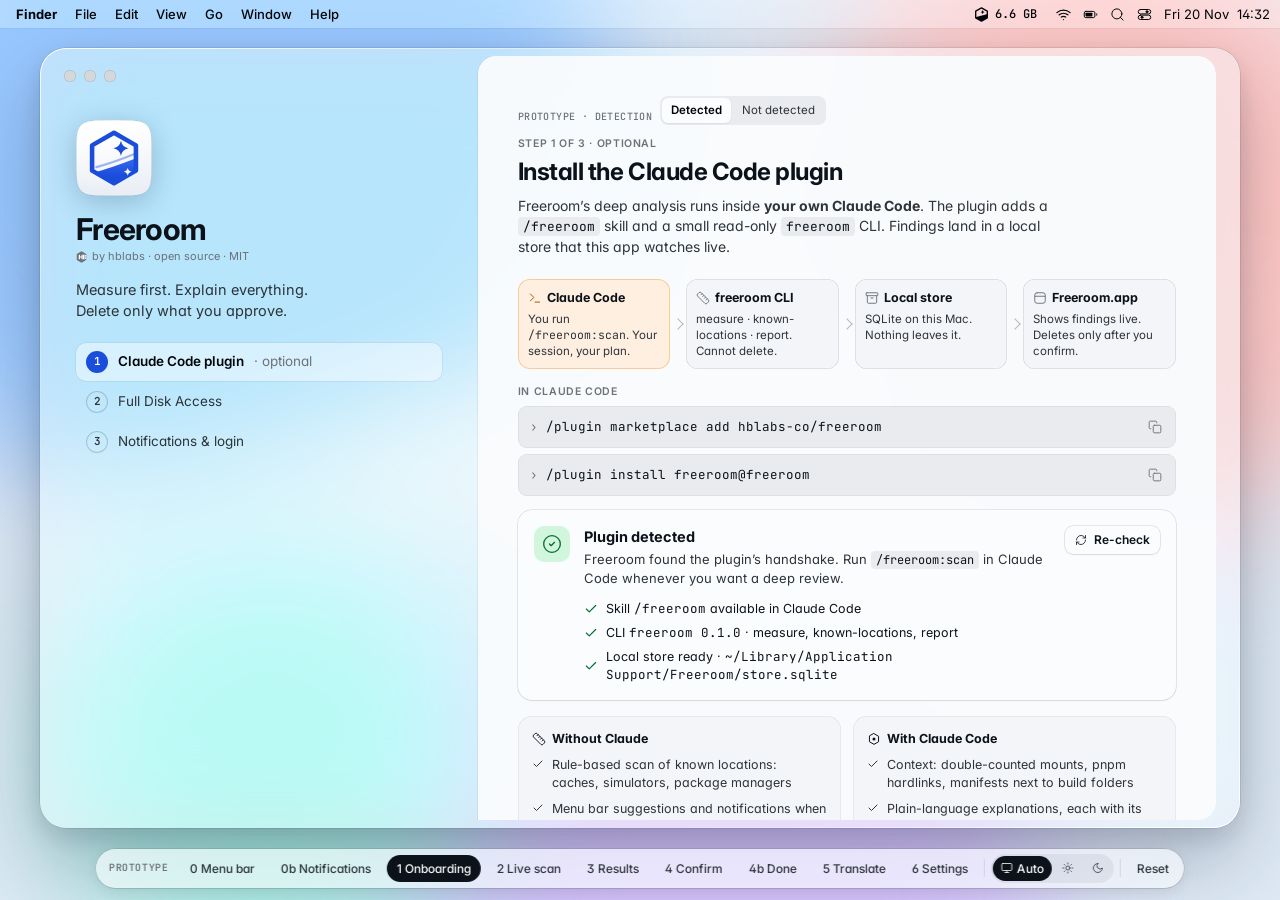
==== commit 27638ef5: "Phase 2: Claude Code plugin and marketplace - .claude-plugin/marketplace.json (repo is its own marke" ====
--- a/design/index.html
+++ b/design/index.html
@@ -1349,11 +1349,11 @@
 function renderToolbar() {
   var t = $("#tbTitle"), s = $("#tbSub"), a = $("#tbActions");
   var langBtn = '<button class="cap agent-cap hide-sm" data-act="translate" title="Translate agent explanations">' + ic("languages", "i-sm") + (S.lang === "en" ? "English" : S.lang === "es" ? "Español" : "Deutsch") + ic("chev-d", "i-xs") + "</button>";
-  var copyBtn = '<button class="cap" data-copy="/freeroom scan" title="Copy the command, then paste it in Claude Code">' + ic("copy", "i-sm") + '<span class="mono">/freeroom scan</span></button>';
+  var copyBtn = '<button class="cap" data-copy="/freeroom:scan" title="Copy the command, then paste it in Claude Code">' + ic("copy", "i-sm") + '<span class="mono">/freeroom:scan</span></button>';
   if (S.screen === "scan") {
     var st = scanState();
     t.textContent = st === "done" ? "Agent scan complete" : "Live from Claude Code";
-    s.textContent = st === "wait" ? "Waiting for /freeroom scan in your Claude Code" : st === "done" ? "22 findings · 3 measurements corrected by the agent · nothing modified" : "Session 3f2a · plugin freeroom 0.1.0 · read-only CLI";
+    s.textContent = st === "wait" ? "Waiting for /freeroom:scan in your Claude Code" : st === "done" ? "22 findings · 3 measurements corrected by the agent · nothing modified" : "Session 3f2a · plugin freeroom 0.1.0 · read-only CLI";
     a.innerHTML = st === "done"
       ? copyBtn.replace('class="cap"', 'class="cap hide-sm"') + '<button class="btn btn-primary" data-act="toResults">View results' + ic("arrow-r", "i-sm") + "</button>"
       : copyBtn + '<button class="cap hide-sm" data-act="skipScan" title="Prototype shortcut">Skip to results' + ic("arrow-r", "i-sm") + "</button>";
@@ -1398,7 +1398,7 @@
   if (S.obStep === 1) {
     var ok = S.plugin === "ok";
     var det = ok
-      ? '<div class="card detect ok"><div class="ico">' + ic("check-circle", "i-lg") + '</div><div><h4>Plugin detected</h4><p>Freeroom found the plugin’s handshake. Run <code>/freeroom scan</code> in Claude Code whenever you want a deep review.</p>' +
+      ? '<div class="card detect ok"><div class="ico">' + ic("check-circle", "i-lg") + '</div><div><h4>Plugin detected</h4><p>Freeroom found the plugin’s handshake. Run <code>/freeroom:scan</code> in Claude Code whenever you want a deep review.</p>' +
         '<ul class="checks"><li>' + ic("check", "i-sm ok") + '<span>Skill <span class="mono">/freeroom</span> available in Claude Code</span></li>' +
         '<li>' + ic("check", "i-sm ok") + '<span>CLI <span class="mono">freeroom 0.1.0</span> · measure, known-locations, report</span></li>' +
         '<li>' + ic("check", "i-sm ok") + '<span>Local store ready · <span class="mono">~/Library/Application Support/Freeroom/store.sqlite</span></span></li></ul></div>' +
@@ -1412,11 +1412,11 @@
       '<span class="eyebrow">Step 1 of 3 · optional</span><h3>Install the Claude Code plugin</h3>' +
       '<p class="lead">Freeroom’s deep analysis runs inside <b>your own Claude Code</b>. The plugin adds a <code>/freeroom</code> skill and a small read-only <code>freeroom</code> CLI. Findings land in a local store that this app watches live.</p>' +
       '<div class="flow" aria-label="How it works">' +
-      '<div class="fnode agent"><b>' + ic("terminal", "i-sm") + 'Claude Code</b>You run <span class="mono">/freeroom scan</span>. Your session, your plan.</div>' +
+      '<div class="fnode agent"><b>' + ic("terminal", "i-sm") + 'Claude Code</b>You run <span class="mono">/freeroom:scan</span>. Your session, your plan.</div>' +
       '<div class="fnode"><b>' + ic("ruler", "i-sm") + 'freeroom CLI</b>measure · known-locations · report. Cannot delete.</div>' +
       '<div class="fnode"><b>' + ic("archive", "i-sm") + 'Local store</b>SQLite on this Mac. Nothing leaves it.</div>' +
       '<div class="fnode"><b>' + ic("app", "i-sm") + 'Freeroom.app</b>Shows findings live. Deletes only after you confirm.</div></div>' +
-      '<div class="eyebrow" style="margin-bottom:8px">In Claude Code</div><div class="cmds">' + cmd("/plugin marketplace add hblabs-co/freeroom") + cmd("/plugin install freeroom") + "</div>" +
+      '<div class="eyebrow" style="margin-bottom:8px">In Claude Code</div><div class="cmds">' + cmd("/plugin marketplace add hblabs-co/freeroom") + cmd("/plugin install freeroom@freeroom") + "</div>" +
       det +
       '<div class="cando"><div class="col"><h5>' + ic("ruler", "i-sm") + 'Without Claude</h5><ul>' +
       '<li>' + ic("check", "i-xs") + "<span>Rule-based scan of known locations: caches, simulators, package managers</span></li>" +
@@ -1552,11 +1552,11 @@
   if (ev.t === "wait") {
     el.className = "ev ev-wait"; el.id = "waitCard";
     el.innerHTML = "<b>" + ic("terminal", "i-sm") + 'Waiting for Claude Code</b><span class="muted">Run this in your Claude Code. The agent works there; findings stream in here.</span>' +
-      '<div class="cmdline" style="margin:0"><span class="ps">›</span><span class="c">/freeroom scan</span><button class="iconbtn" data-copy="/freeroom scan" aria-label="Copy command">' + ic("copy", "i-sm") + "</button></div>";
+      '<div class="cmdline" style="margin:0"><span class="ps">›</span><span class="c">/freeroom:scan</span><button class="iconbtn" data-copy="/freeroom:scan" aria-label="Copy command">' + ic("copy", "i-sm") + "</button></div>";
     host.appendChild(el);
     var line = termLine("", "user");
-    if (!animate) { line.textContent = "> /freeroom scan"; done(); return; }
-    setTimeout(function () { typeInto(line, "> /freeroom scan", done, 1); }, 700);
+    if (!animate) { line.textContent = "> /freeroom:scan"; done(); return; }
+    setTimeout(function () { typeInto(line, "> /freeroom:scan", done, 1); }, 700);
     return;
   }
   if (ev.t === "sys") {
@@ -1872,7 +1872,7 @@
 }
 function renderTranslate() {
   var L = S.trTarget, en = enTokens(), inT = en + 420, outT = Math.round(en * TAX[L]);
-  var nA = agentTextItems().length, nR = ITEMS.length - nA, cmdT = "/freeroom translate " + L;
+  var nA = agentTextItems().length, nR = ITEMS.length - nA, cmdT = "/freeroom:translate " + L;
   var scanTax = Math.round(18940 * (TAX[L] - 1));
   $("#sheetHost").innerHTML = '<div class="scrim" data-scrim><div class="sheet" role="dialog" aria-modal="true" aria-labelledby="trT">' +
     '<div class="sheet-h"><div><h2 id="trT">Translate explanations</h2><p>The analysis runs in English. To translate the agent’s explanations, run one command in your Claude Code.</p></div><button class="iconbtn x" data-act="closeSheet" aria-label="Close">' + ic("x") + "</button></div>" +
@@ -1925,10 +1925,10 @@
     '<div class="frow"><div class="lbl">Plugin<small>' + (ok ? "Deep analysis runs in your own Claude Code. Freeroom never touches credentials or tokens." : "Optional. Without it Freeroom uses its rule engine only.") + "</small></div>" +
     (ok ? '<span class="badge b-safe">' + ic("check-circle") + "detected · 0.1.0</span>" : '<span class="badge b-keep">' + ic("clock") + "not detected</span>") +
     '<button class="btn btn-ghost btn-sm" data-act="recheck2">' + ic("refresh", "i-xs") + "Re-check</button></div>" +
-    '<div class="frow"><div class="lbl">Start a scan<small>Paste in Claude Code. Token usage shows there and counts toward your plan.</small></div><div class="cmdline" style="margin:0;min-width:220px"><span class="ps">›</span><span class="c">/freeroom scan</span><button class="iconbtn" data-copy="/freeroom scan" aria-label="Copy command">' + ic("copy", "i-sm") + "</button></div></div>" +
+    '<div class="frow"><div class="lbl">Start a scan<small>Paste in Claude Code. Token usage shows there and counts toward your plan.</small></div><div class="cmdline" style="margin:0;min-width:220px"><span class="ps">›</span><span class="c">/freeroom:scan</span><button class="iconbtn" data-copy="/freeroom:scan" aria-label="Copy command">' + ic("copy", "i-sm") + "</button></div></div>" +
     '<div class="frow"><div class="lbl">CLI capabilities<small>What the agent can call. There is no delete command.</small></div><span class="val">measure · known-locations · report</span></div>' +
     '<div class="frow"><div class="lbl">Local store<small>Findings, evidence and history. Stays on this Mac.</small></div><span class="val">~/Library/Application Support/Freeroom/store.sqlite</span></div>' +
-    (ok ? "" : '<div class="frow"><div class="lbl">Install<small>In Claude Code</small></div><div class="cmds" style="margin:0;flex:1;min-width:260px"><div class="cmdline" style="margin:0"><span class="ps">›</span><span class="c">/plugin marketplace add hblabs-co/freeroom</span></div><div class="cmdline" style="margin:0"><span class="ps">›</span><span class="c">/plugin install freeroom</span></div></div></div>') +
+    (ok ? "" : '<div class="frow"><div class="lbl">Install<small>In Claude Code</small></div><div class="cmds" style="margin:0;flex:1;min-width:260px"><div class="cmdline" style="margin:0"><span class="ps">›</span><span class="c">/plugin marketplace add hblabs-co/freeroom</span></div><div class="cmdline" style="margin:0"><span class="ps">›</span><span class="c">/plugin install freeroom@freeroom</span></div></div></div>') +
     "</div></section>" +
     "<section><h2>Notifications</h2><div class=\"form\">" +
     '<div class="frow"><div class="lbl">Source<small>Built-in rule engine checking known locations in the background. No AI, no tokens.</small></div><span class="badge b-rule">' + ic("ruler") + "rule engine</span></div>" +
@@ -1941,7 +1941,7 @@
     "</div></section>" +
     "<section><h2>Language</h2><div class=\"form\">" +
     '<div class="frow"><div class="lbl">Analysis language<small>The agent always works in English: fewer tokens on your plan</small></div><span class="badge b-keep">' + ic("lock") + "English</span></div>" +
-    '<div class="frow"><div class="lbl">Preferred language<small>Run <span class=\"mono\">/freeroom translate &lt;lang&gt;</span> in Claude Code. Rule texts are already localized.</small></div><select class="select" aria-label="Default translation"><option>Don’t translate</option><option>Español</option><option>Deutsch</option></select></div>' +
+    '<div class="frow"><div class="lbl">Preferred language<small>Run <span class=\"mono\">/freeroom:translate &lt;lang&gt;</span> in Claude Code. Rule texts are already localized.</small></div><select class="select" aria-label="Default translation"><option>Don’t translate</option><option>Español</option><option>Deutsch</option></select></div>' +
     tg("Show token estimate before translating", "", true) +
     "</div></section>" +
     "<section><h2>Safety</h2><div class=\"form\">" +
@@ -1988,8 +1988,8 @@
     }).join("") : '<div class="muted" style="font-size:12.5px;padding:6px 0">Nothing obvious right now.</div>') +
     '<div class="pop-hint">Clean always opens a confirmation first.</div></div>' +
     '<button class="pop-agent" data-act="toResults">' + ic("agent", "i-sm") + "<span>Last agent scan: <b>" + (S.scan.finished ? "just now" : "2 h ago") + "</b> · 22 findings</span>" + ic("chev-r", "i-sm") + "</button>" +
-    '<div class="pop-acts"><button class="btn btn-primary" data-act="openApp">' + ic("app", "i-sm") + 'Open Freeroom</button><button class="btn btn-ghost" data-act="scanCC" title="Copies /freeroom scan">' + ic("terminal", "i-sm") + "Scan with Claude Code</button></div>" +
-    '<div class="pop-hint">“Scan with Claude Code” copies <span class="mono">/freeroom scan</span> and opens Terminal.</div>' +
+    '<div class="pop-acts"><button class="btn btn-primary" data-act="openApp">' + ic("app", "i-sm") + 'Open Freeroom</button><button class="btn btn-ghost" data-act="scanCC" title="Copies /freeroom:scan">' + ic("terminal", "i-sm") + "Scan with Claude Code</button></div>" +
+    '<div class="pop-hint">“Scan with Claude Code” copies <span class="mono">/freeroom:scan</span> and opens Terminal.</div>' +
     '<div class="pop-menu"><button data-nav="settings">Settings…<kbd>⌘,</kbd></button><button data-act="quit">Quit Freeroom<kbd>⌘Q</kbd></button></div>';
 }
 
@@ -2083,8 +2083,8 @@
     case "skipScan": skipScan(); break;
     case "toResults": show("results"); break;
     case "openApp": show("results"); break;
-    case "scanCC": copy("/freeroom scan"); S.scan.started = false; S.cleaned = null; show("scan"); break;
-    case "rescan": copy("/freeroom scan"); S.scan.started = false; S.cleaned = null; show("scan"); break;
+    case "scanCC": copy("/freeroom:scan"); S.scan.started = false; S.cleaned = null; show("scan"); break;
+    case "rescan": copy("/freeroom:scan"); S.scan.started = false; S.cleaned = null; show("scan"); break;
     case "quit": toast("Prototype: Quit is disabled"); break;
     case "clearSel": S.sel.clear(); renderResults(); break;
     case "confirm": openConfirm(); break;
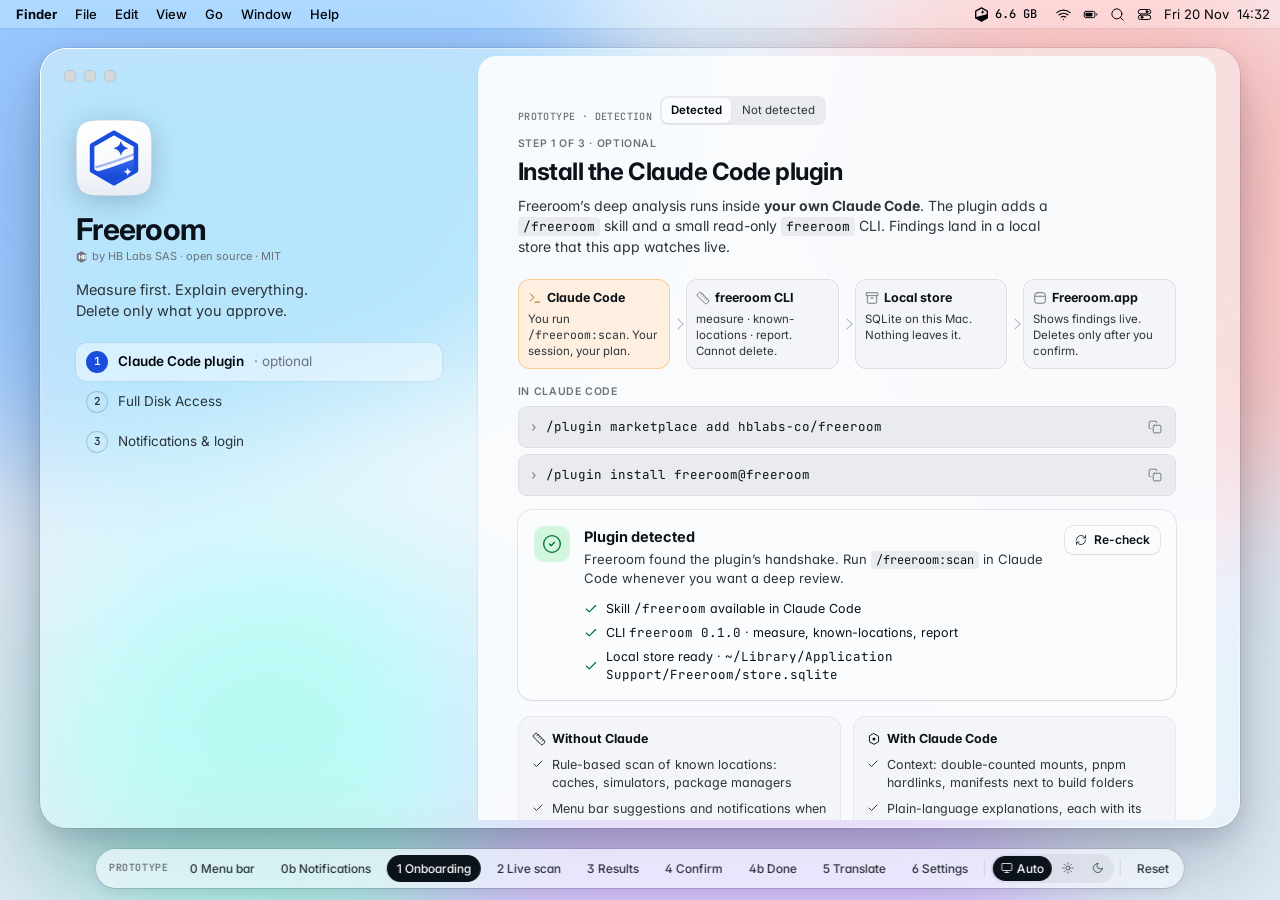
==== commit 2a17a39c: "Brand 'by HB Labs SAS' everywhere; complete uninstall - Every 'by hblabs' (prototypes, design notes," ====
--- a/design/index.html
+++ b/design/index.html
@@ -4,7 +4,7 @@
 <meta charset="utf-8">
 <meta name="viewport" content="width=device-width, initial-scale=1">
 <title>Freeroom · prototype</title>
-<meta name="description" content="Freeroom by hblabs: high-fidelity clickable prototype of a macOS disk-cleanup app driven by the user's own Claude Code.">
+<meta name="description" content="Freeroom by HB Labs SAS: high-fidelity clickable prototype of a macOS disk-cleanup app driven by the user's own Claude Code.">
 <link rel="icon" href="assets/freeroom-icon-light.svg">
 <link rel="preconnect" href="https://fonts.googleapis.com">
 <link rel="preconnect" href="https://fonts.gstatic.com" crossorigin>
@@ -21,7 +21,7 @@
 </script>
 <style>
 /* =====================================================================
-   1 · hblabs tokens (copied from design-system/tokens.css — source of truth)
+   1 · HB Labs tokens (copied from design-system/tokens.css — source of truth)
    ===================================================================== */
 :root {
   --hb-ink-0: oklch(0.99 0.003 250); --hb-ink-1: oklch(0.97 0.004 250);
@@ -872,7 +872,7 @@
 </head>
 <body>
 
-<!-- ============ Icon sprite (Lucide-style, 1.5 stroke — same family as hblabs icons.svg) ============ -->
+<!-- ============ Icon sprite (Lucide-style, 1.5 stroke — same family as HB Labs icons.svg) ============ -->
 <svg width="0" height="0" style="position:absolute" aria-hidden="true">
   <symbol id="i-ruler" viewBox="0 0 24 24" fill="none" stroke="currentColor" stroke-width="1.6" stroke-linecap="round" stroke-linejoin="round"><path d="M21.3 15.3a2.4 2.4 0 0 1 0 3.4l-2.6 2.6a2.4 2.4 0 0 1-3.4 0L2.7 8.7a2.41 2.41 0 0 1 0-3.4l2.6-2.6a2.41 2.41 0 0 1 3.4 0Z"/><path d="m14.5 12.5 2-2M11.5 9.5l2-2M8.5 6.5l2-2M17.5 15.5l2-2"/></symbol>
   <symbol id="i-bell" viewBox="0 0 24 24" fill="none" stroke="currentColor" stroke-width="1.6" stroke-linecap="round" stroke-linejoin="round"><path d="M6 8a6 6 0 0 1 12 0c0 7 3 9 3 9H3s3-2 3-9M10.3 21a1.94 1.94 0 0 0 3.4 0"/></symbol>
@@ -993,7 +993,7 @@
     <aside class="sidebar" aria-label="Sidebar">
       <div class="brand">
         <svg class="appicon" aria-hidden="true"><use class="ai-l" href="#appicon-l"/><use class="ai-d" href="#appicon-d"/></svg>
-        <div><b>Freeroom</b><span class="byline"><svg aria-hidden="true"><use href="#i-hb"/></svg>by hblabs</span></div>
+        <div><b>Freeroom</b><span class="byline"><svg aria-hidden="true"><use href="#i-hb"/></svg>by HB Labs SAS</span></div>
       </div>
       <div class="nav" role="list">
         <button data-nav="scan"><svg class="i"><use href="#i-scan"/></svg><span>Scan</span></button>
@@ -1026,7 +1026,7 @@
               <div class="ob-hero">
                 <svg class="appicon" aria-hidden="true"><use class="ai-l" href="#appicon-l"/><use class="ai-d" href="#appicon-d"/></svg>
                 <h2>Freeroom</h2>
-                <span class="byline"><svg aria-hidden="true"><use href="#i-hb"/></svg>by hblabs · open source · MIT</span>
+                <span class="byline"><svg aria-hidden="true"><use href="#i-hb"/></svg>by HB Labs SAS · open source · MIT</span>
                 <p>Measure first. Explain everything. Delete only what you approve.</p>
               </div>
               <ol class="steps" id="obSteps">
@@ -1955,7 +1955,7 @@
     "<div><h3>Freeroom 0.1</h3><p>Open-source (MIT) disk cleanup for developers: a menu bar app plus a Claude Code plugin. Notarized DMG or Homebrew cask.</p>" +
     '<div class="cmdline" style="max-width:420px"><span class="ps">$</span><span class="c">brew install --cask hblabs-co/tap/freeroom</span><button class="iconbtn" data-copy="brew install --cask hblabs-co/tap/freeroom" aria-label="Copy command">' + ic("copy", "i-sm") + "</button></div>" +
     '<div class="links"><a class="btn btn-ghost btn-sm" href="https://github.com/hblabs-co/freeroom" target="_blank" rel="noopener">' + ic("github", "i-xs") + "github.com/hblabs-co/freeroom</a><span class=\"badge b-keep\">MIT License</span><button class=\"btn btn-ghost btn-sm\" data-act=\"rerunSetup\">Run setup again</button></div>" +
-    '<span class="hbsign"><svg aria-hidden="true"><use href="#i-hb"/></svg>Made by hblabs</span></div></div></div></section>';
+    '<span class="hbsign"><svg aria-hidden="true"><use href="#i-hb"/></svg>Made by HB Labs SAS</span></div></div></div></section>';
 }
 
 /* =====================================================================
@@ -1978,7 +1978,7 @@
   var free = currentFree(), used = (DISK_TOTAL - free) / DISK_TOTAL * 100, qs = quickSuggestions();
   var catIcon = {}; CATS.forEach(function (c) { catIcon[c.id] = c.icon; });
   $("#pop").innerHTML =
-    '<div class="pop-h"><svg class="appicon" aria-hidden="true"><use class="ai-l" href="#appicon-l"/><use class="ai-d" href="#appicon-d"/></svg><div><b>Freeroom</b><span class="byline"><svg aria-hidden="true"><use href="#i-hb"/></svg>by hblabs</span></div>' +
+    '<div class="pop-h"><svg class="appicon" aria-hidden="true"><use class="ai-l" href="#appicon-l"/><use class="ai-d" href="#appicon-d"/></svg><div><b>Freeroom</b><span class="byline"><svg aria-hidden="true"><use href="#i-hb"/></svg>by HB Labs SAS</span></div>' +
     '<button class="iconbtn" data-nav="settings" aria-label="Settings" style="margin-left:auto">' + ic("settings", "i-sm") + "</button></div>" +
     '<div class="pop-card pop-disk"><div class="big"><span class="v">' + freeFmt(free) + ' GB</span><span class="of">free · ' + Math.round(used) + '% used</span><span class="pct ' + (used > 90 ? "" : "ok") + '">' + ic(used > 90 ? "alert" : "check", "i-xs") + (used > 90 ? "low" : "ok") + "</span></div>" +
     '<div class="dbar"><i class="u-other" style="width:' + used.toFixed(2) + '%"></i></div><div class="muted" style="font-size:11.5px">Macintosh HD · ' + DISK_TOTAL + " GB · checked 12 min ago</div></div>" +
